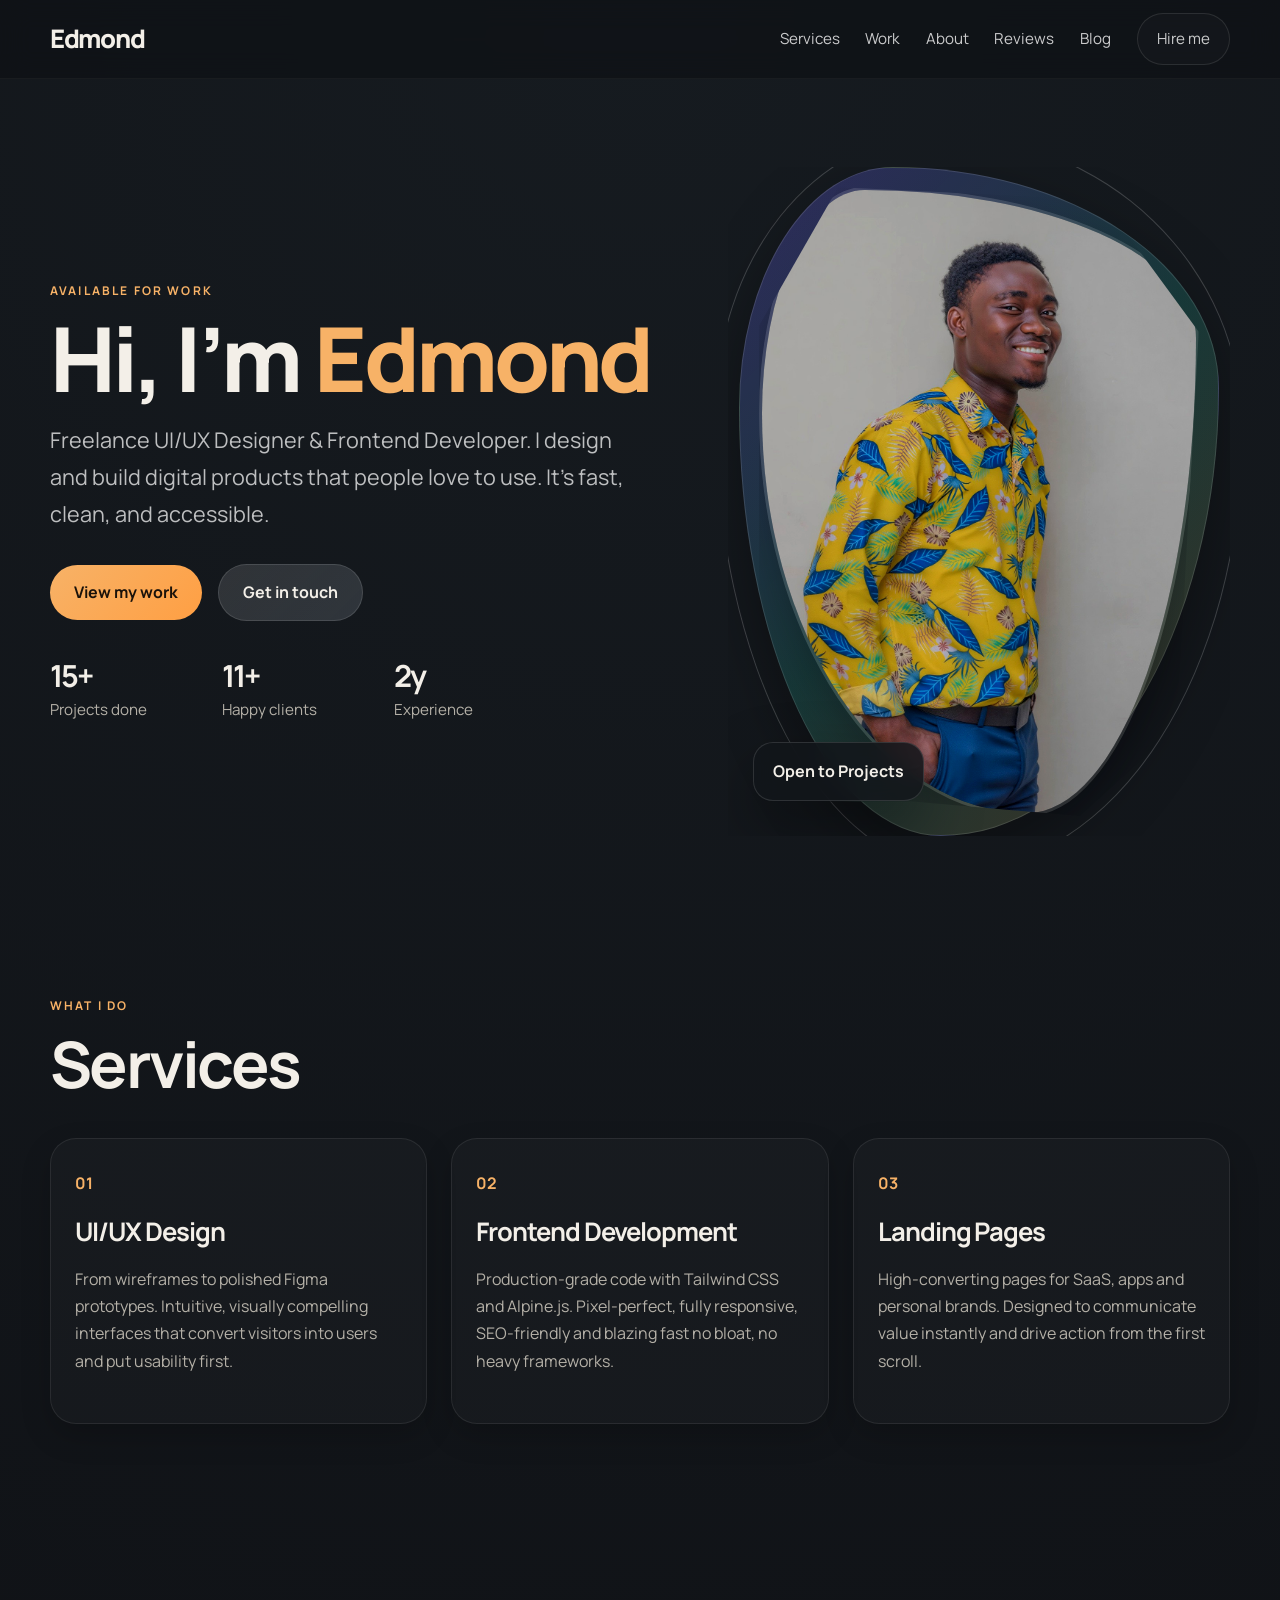
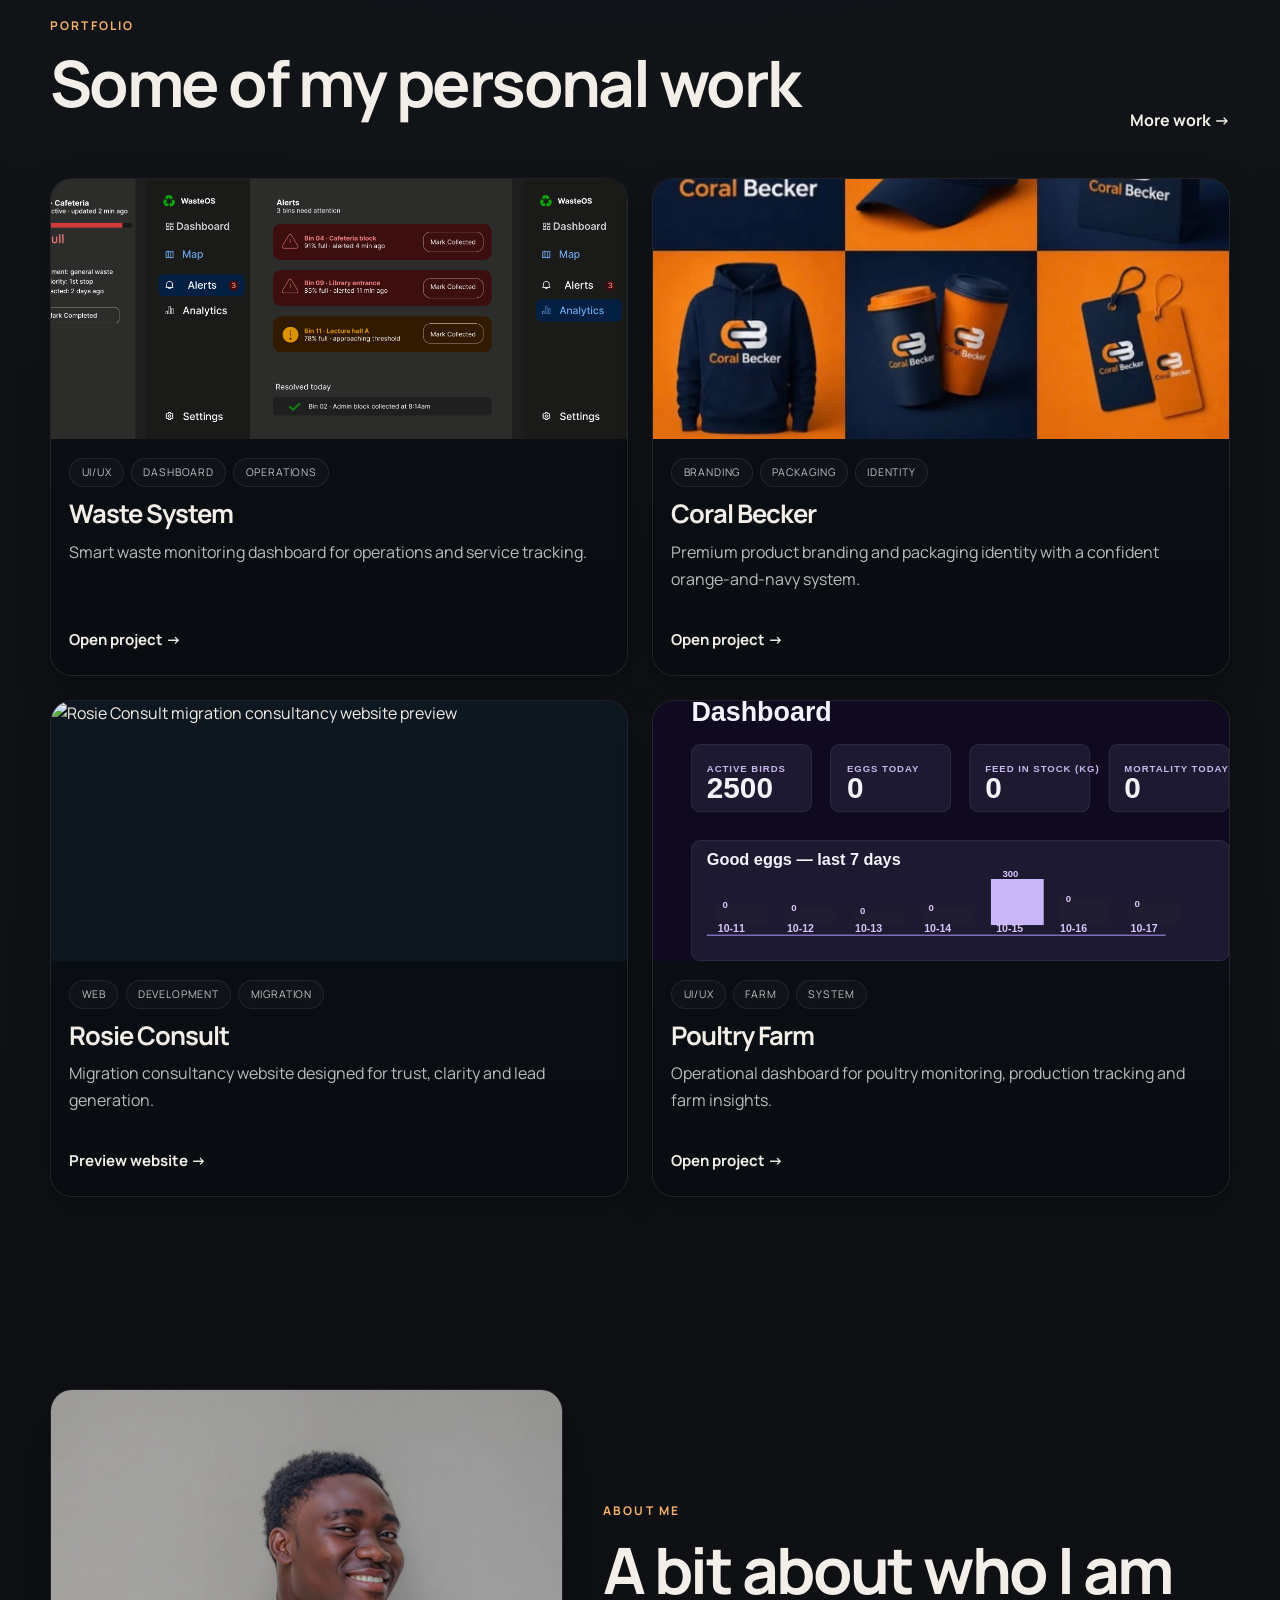
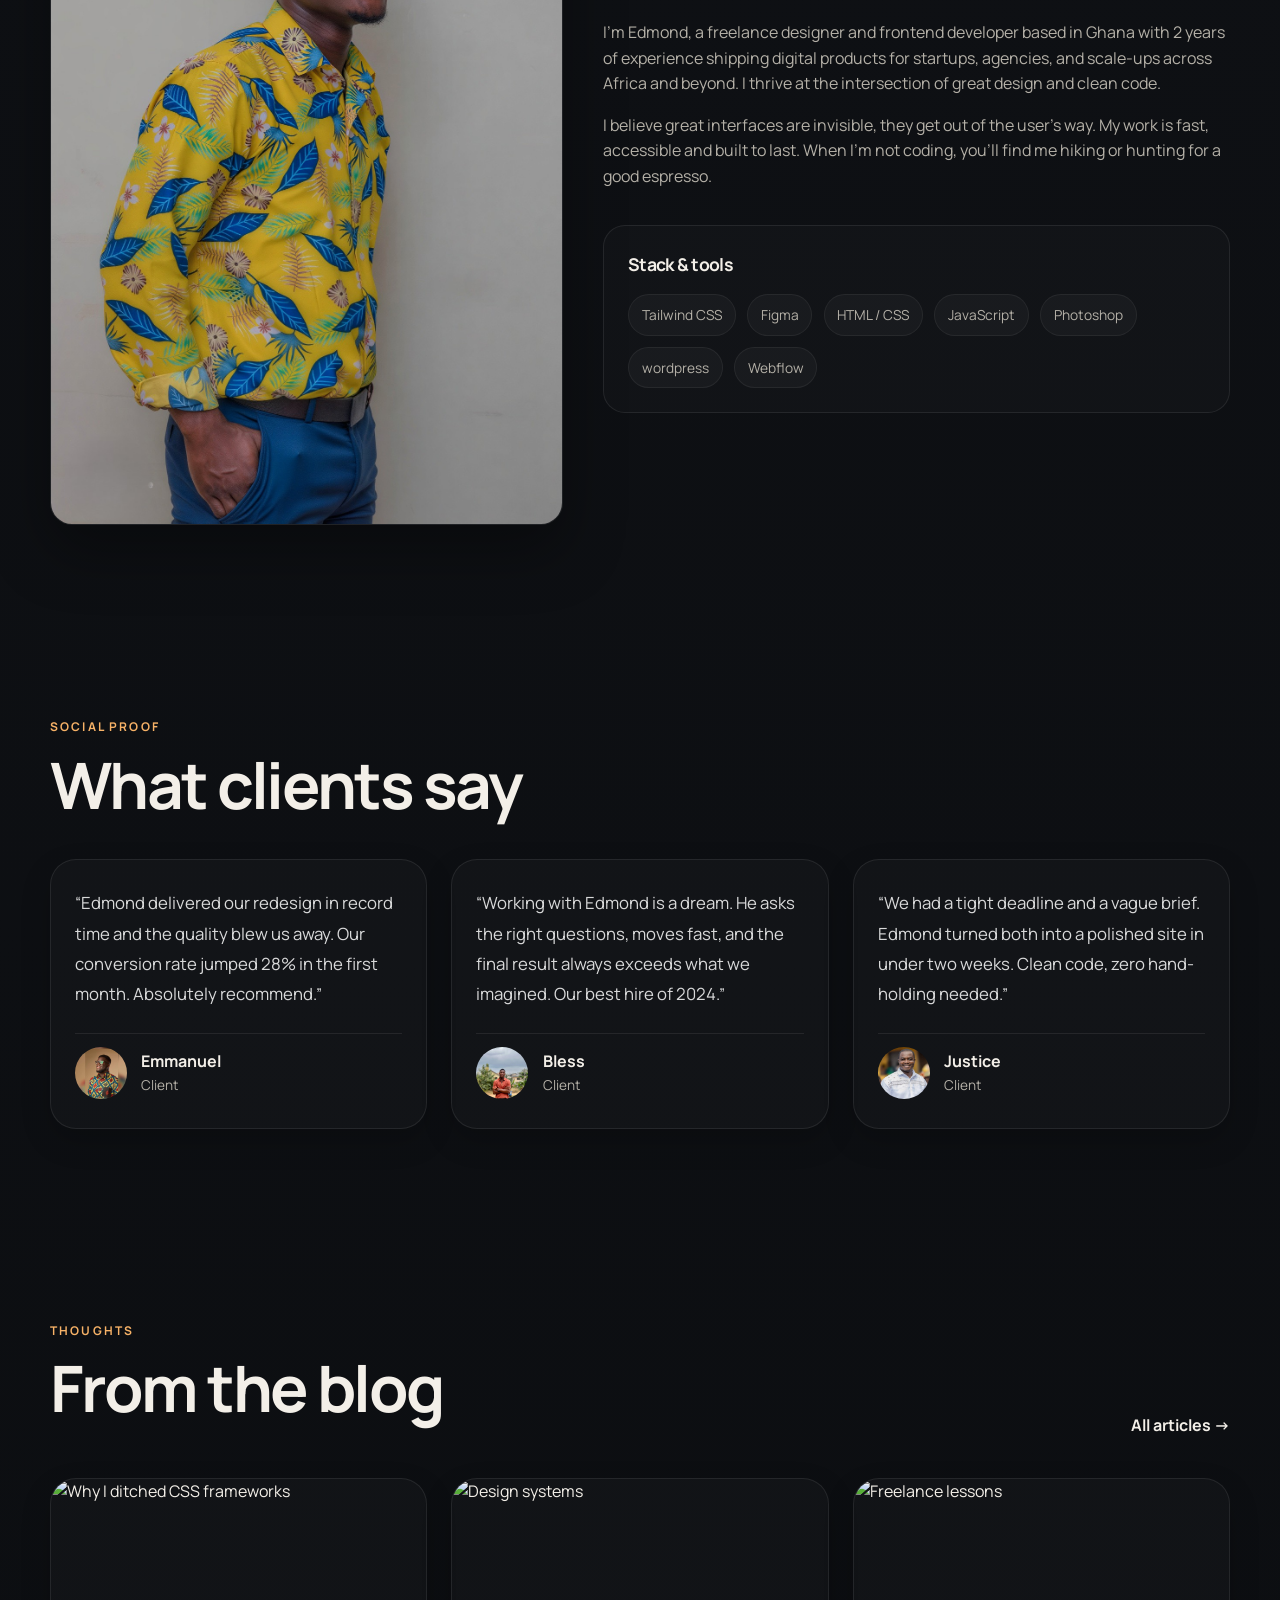
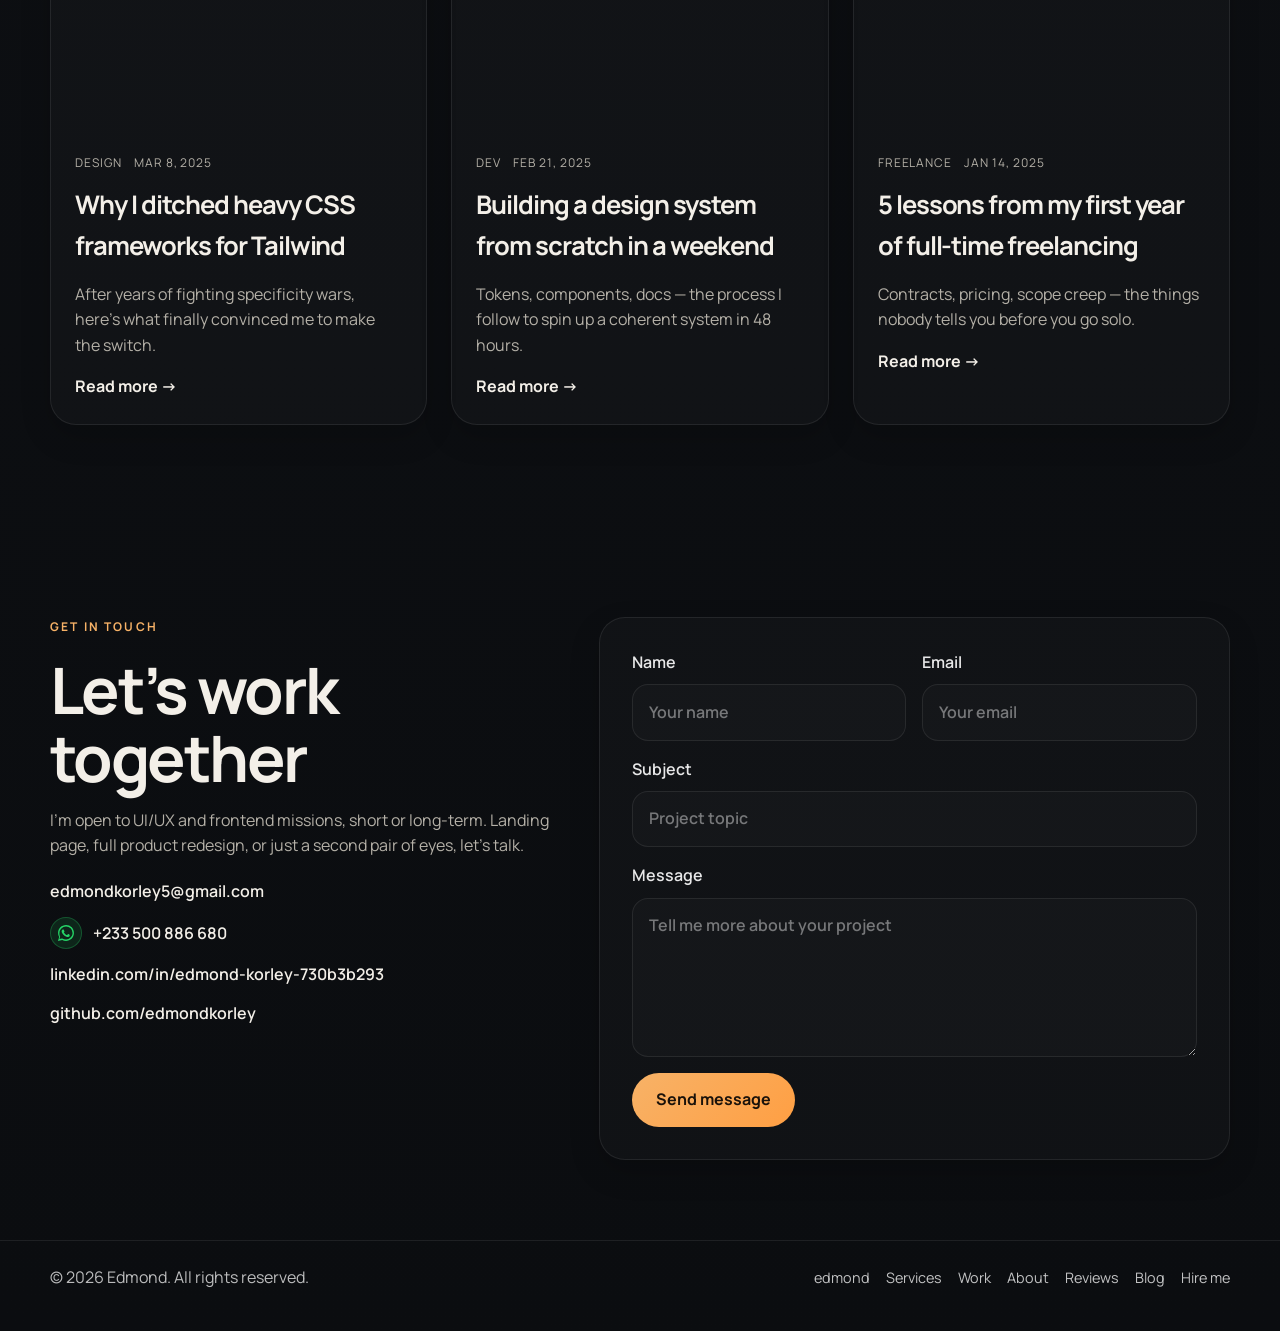
==== index.html @ be232aa4 "fix: point poultry farm link to hosted vercel app" ====
<!DOCTYPE html>
<html lang="en">

<head>
    <meta charset="UTF-8" />
    <meta name="viewport" content="width=device-width, initial-scale=1.0" />
    <title>Edmond | Freelance UI/UX Designer & Frontend Developer</title>
    <meta name="description"
        content="Freelance UI/UX designer and frontend developer crafting fast, clean, accessible digital products." />
    <link rel="preconnect" href="https://fonts.googleapis.com" />
    <link rel="preconnect" href="https://fonts.gstatic.com" crossorigin />
    <link
        href="https://fonts.googleapis.com/css2?family=Manrope:wght@400;500;600;700;800&family=Playfair+Display:wght@600;700&display=swap"
        rel="stylesheet" />
    <link rel="stylesheet" href="style.css" />
</head>

<body>
    <header class="site-header">
        <div class="container nav-wrap">
            <a href="#hero" class="brand" aria-label="Edmond home">Edmond</a>

            <button class="nav-toggle" aria-label="Toggle navigation" aria-expanded="false">
                <span></span>
                <span></span>
                <span></span>
            </button>

            <nav class="main-nav" aria-label="Main navigation">
                <a href="#services">Services</a>
                <a href="#work">Work</a>
                <a href="#about">About</a>
                <a href="#reviews">Reviews</a>
                <a href="#blog">Blog</a>
                <a href="#contact" class="nav-cta">Hire me</a>
            </nav>
        </div>
    </header>

    <main>
        <section class="hero" id="hero">
            <div class="container hero-grid">
                <div class="hero-copy">
                    <p class="eyebrow">Available for work</p>
                    <h1>
                        Hi, I’m <span>Edmond</span>
                    </h1>
                    <p class="lead">
                        Freelance UI/UX Designer &amp; Frontend Developer. I design and build digital products
                        that people love to use. It's fast, clean, and accessible.
                    </p>

                    <div class="hero-actions">
                        <a href="#work" class="button primary">View my work</a>
                        <a href="#contact" class="button secondary">Get in touch</a>
                    </div>

                    <ul class="stats" aria-label="Highlights">
                        <li>
                            <strong>15+</strong>
                            <span>Projects done</span>
                        </li>
                        <li>
                            <strong>11+</strong>
                            <span>Happy clients</span>
                        </li>
                        <li>
                            <strong>2y</strong>
                            <span>Experience</span>
                        </li>
                    </ul>
                </div>

                <div class="hero-visual">
                    <div class="portrait-frame">
                        <img src="assets/edmond-portrait.jpg" alt="Portrait of Edmond" />
                    </div>
                    <div class="floating-card card-one">
                        <strong>Open to Projects</strong>
                    </div>
                </div>
            </div>
        </section>

        <section class="section services" id="services">
            <div class="container">
                <div class="section-heading">
                    <p class="eyebrow">What I do</p>
                    <h2>Services</h2>
                </div>

                <div class="service-grid">
                    <article class="service-card">
                        <span class="service-index">01</span>
                        <h3>UI/UX Design</h3>
                        <p>
                            From wireframes to polished Figma prototypes. Intuitive, visually compelling
                            interfaces that convert visitors into users and put usability first.
                        </p>
                    </article>

                    <article class="service-card">
                        <span class="service-index">02</span>
                        <h3>Frontend Development</h3>
                        <p>
                            Production-grade code with Tailwind CSS and Alpine.js. Pixel-perfect, fully
                            responsive, SEO-friendly and blazing fast no bloat, no heavy frameworks.
                        </p>
                    </article>

                    <article class="service-card">
                        <span class="service-index">03</span>
                        <h3>Landing Pages</h3>
                        <p>
                            High-converting pages for SaaS, apps and personal brands. Designed to communicate
                            value instantly and drive action from the first scroll.
                        </p>
                    </article>
                </div>
            </div>
        </section>

        <section class="section work" id="work">
            <div class="container">
                <div class="section-heading row-between">
                    <div>
                        <p class="eyebrow">Portfolio</p>
                        <h2>Some of my personal work</h2>
                    </div>
                    <a href="#contact" class="text-link">More work →</a>
                </div>

                <div class="project-list">
                    <article class="project-card" data-title="Waste System"
                        data-tagline="UI/UX • Dashboard • Operations" data-image="assets/waste-management-system.png"
                        data-description="A smart waste monitoring dashboard designed to help teams track bin status, fill levels, operational issues, and service alerts in one clear view."
                        data-link="https://waste-management-pi-puce.vercel.app/">
                        <a href="https://waste-management-pi-puce.vercel.app/" target="_blank" rel="noreferrer noopener"
                            class="project-preview-link" aria-label="Open Waste System project details">
                            <img src="assets/waste-management-system.png" alt="Waste Management System project" />
                        </a>
                        <div class="project-info">
                            <div class="project-meta">
                                <span>UI/UX</span>
                                <span>Dashboard</span>
                                <span>Operations</span>
                            </div>
                            <h3>Waste System</h3>
                            <p>Smart waste monitoring dashboard for operations and service tracking.</p>
                            <a href="https://waste-management-pi-puce.vercel.app/" class="text-link project-trigger"
                                target="_blank" rel="noopener noreferrer">Open project →</a>
                        </div>
                    </article>

                    <article class="project-card" data-title="Coral Becker Brand"
                        data-tagline="Branding • Packaging • Product Identity" data-image="assets/brand.jpg"
                        data-description="A product branding and packaging identity built around a bold orange-and-navy visual system, with a strong monogram and cohesive mockup presentation for a premium modern brand."
                        data-link="coral-becker-gallery.html">
                        <a href="coral-becker-gallery.html" target="_blank" rel="noreferrer noopener"
                            class="project-preview-link" aria-label="Open Coral Becker brand project details">
                            <img src="assets/brand.jpg" alt="Coral Becker product branding mockup" />
                        </a>
                        <div class="project-info">
                            <div class="project-meta">
                                <span>Branding</span>
                                <span>Packaging</span>
                                <span>Identity</span>
                            </div>
                            <h3>Coral Becker</h3>
                            <p>Premium product branding and packaging identity with a confident orange-and-navy system.
                            </p>
                            <a href="coral-becker-gallery.html" class="text-link project-trigger" target="_blank"
                                rel="noopener noreferrer">Open project →</a>
                        </div>
                    </article>

                    <article class="project-card" data-title="Rosie Consult"
                        data-tagline="Web • Development • Migration"
                        data-image="https://rosieconsult.com.au/images/Sydney-Opera-house-2.webp"
                        data-description="A migration consultancy website created to simplify complex visa information into a credible, easy-to-navigate experience for potential clients."
                        data-link="https://rosieconsult.com.au/">
                        <a href="https://rosieconsult.com.au/" target="_blank" rel="noreferrer noopener"
                            class="project-preview-link" aria-label="Open Rosie Consult project details">
                            <img src="https://rosieconsult.com.au/images/Sydney-Opera-house-2.webp"
                                alt="Rosie Consult migration consultancy website preview" />
                        </a>
                        <div class="project-info">
                            <div class="project-meta">
                                <span>Web</span>
                                <span>Development</span>
                                <span>Migration</span>
                            </div>
                            <h3>Rosie Consult</h3>
                            <p>Migration consultancy website designed for trust, clarity and lead generation.</p>
                            <a href="https://rosieconsult.com.au/" class="text-link project-trigger" target="_blank"
                                rel="noopener noreferrer">Preview website →</a>
                        </div>
                    </article>

                    <article class="project-card" data-title="Poultry Farm System"
                        data-tagline="Dashboard • Farm • Operations" data-image="assets/poultry-farm-system.svg"
                        data-description="A poultry farm management system built to help track flock health, egg production, feed usage, mortality, and daily operational insights in one place."
                        data-link="https://pesez-farms.vercel.app/">
                        <a href="https://pesez-farms.vercel.app/" target="_blank" rel="noreferrer noopener"
                            class="project-preview-link" aria-label="Open Poultry Farm System project details">
                            <img src="assets/poultry-farm-system.svg"
                                alt="Poultry Farm management system dashboard preview" />
                        </a>
                        <div class="project-info">
                            <div class="project-meta">
                                <span>UI/UX</span>
                                <span>Farm</span>
                                <span>System</span>
                            </div>
                            <h3>Poultry Farm</h3>
                            <p>Operational dashboard for poultry monitoring, production tracking and farm insights.</p>
                            <a href="https://pesez-farms.vercel.app/" class="text-link project-trigger"
                                target="_blank" rel="noopener noreferrer">Open project →</a>
                        </div>
                    </article>
                </div>
            </div>
        </section>

        <section class="section about" id="about">
            <div class="container about-grid">
                <div class="about-photo-wrap">
                    <img src="assets/about-edmond.jpg" alt="Edmond portrait" />
                </div>

                <div class="about-copy">
                    <p class="eyebrow">About me</p>
                    <h2>A bit about who I am</h2>
                    <p>
                        I’m Edmond, a freelance designer and frontend developer based in Ghana with 2 years
                        of experience shipping digital products for startups, agencies, and scale-ups across
                        Africa and beyond. I thrive at the intersection of great design and clean code.
                    </p>
                    <p>
                        I believe great interfaces are invisible, they get out of the user’s way. My work is
                        fast, accessible and built to last. When I’m not coding, you’ll find me hiking or
                        hunting for a good espresso.
                    </p>

                    <div class="tools-box">
                        <h3>Stack &amp; tools</h3>
                        <ul class="tool-list">
                            <li>Tailwind CSS</li>

                            <li>Figma</li>
                            <li>HTML / CSS</li>
                            <li>JavaScript</li>
                            <li>Photoshop</li>
                            <li>wordpress</li>
                            <li>Webflow</li>
                        </ul>
                    </div>
                </div>
            </div>
        </section>

        <section class="section reviews" id="reviews">
            <div class="container">
                <div class="section-heading">
                    <p class="eyebrow">Social proof</p>
                    <h2>What clients say</h2>
                </div>

                <div class="review-grid">
                    <article class="review-card">
                        <blockquote>
                            “Edmond delivered our redesign in record time and the quality blew us away. Our
                            conversion rate jumped 28% in the first month. Absolutely recommend.”
                        </blockquote>
                        <div class="review-person">
                            <img src="assets/Emmanuel.jpg" alt="Emmanuel portrait" />
                            <div>
                                <strong>Emmanuel</strong>
                                <span>Client</span>
                            </div>
                        </div>
                    </article>

                    <article class="review-card">
                        <blockquote>
                            “Working with Edmond is a dream. He asks the right questions, moves fast, and the
                            final result always exceeds what we imagined. Our best hire of 2024.”
                        </blockquote>
                        <div class="review-person">
                            <img src="assets/Bless.jpg" alt="Bless portrait" />
                            <div>
                                <strong>Bless</strong>
                                <span>Client</span>
                            </div>
                        </div>
                    </article>

                    <article class="review-card">
                        <blockquote>
                            “We had a tight deadline and a vague brief. Edmond turned both into a polished site
                            in under two weeks. Clean code, zero hand-holding needed.”
                        </blockquote>
                        <div class="review-person">
                            <img src="assets/justice.jpg" alt="Justice portrait" />
                            <div>
                                <strong>Justice</strong>
                                <span>Client</span>
                            </div>
                        </div>
                    </article>
                </div>
            </div>
        </section>

        <section class="section blog" id="blog">
            <div class="container">
                <div class="section-heading row-between">
                    <div>
                        <p class="eyebrow">Thoughts</p>
                        <h2>From the blog</h2>
                    </div>
                    <a href="#contact" class="text-link">All articles →</a>
                </div>

                <div class="blog-grid">
                    <article class="blog-card">
                        <img src="https://images.unsplash.com/photo-1555066931-4365d14bab8c?w=700&q=80"
                            alt="Why I ditched CSS frameworks" />
                        <div class="blog-body">
                            <div class="blog-meta">
                                <span>Design</span>
                                <span>Mar 8, 2025</span>
                            </div>
                            <h3>Why I ditched heavy CSS frameworks for Tailwind</h3>
                            <p>
                                After years of fighting specificity wars, here’s what finally convinced me to make
                                the switch.
                            </p>
                            <a href="#contact" class="text-link">Read more →</a>
                        </div>
                    </article>

                    <article class="blog-card">
                        <img src="https://images.unsplash.com/photo-1581291518633-83b4ebd1d83e?w=700&q=80"
                            alt="Design systems" />
                        <div class="blog-body">
                            <div class="blog-meta">
                                <span>Dev</span>
                                <span>Feb 21, 2025</span>
                            </div>
                            <h3>Building a design system from scratch in a weekend</h3>
                            <p>
                                Tokens, components, docs — the process I follow to spin up a coherent system in 48
                                hours.
                            </p>
                            <a href="#contact" class="text-link">Read more →</a>
                        </div>
                    </article>

                    <article class="blog-card">
                        <img src="https://images.unsplash.com/photo-1498050108023-c5249f4df085?w=700&q=80"
                            alt="Freelance lessons" />
                        <div class="blog-body">
                            <div class="blog-meta">
                                <span>Freelance</span>
                                <span>Jan 14, 2025</span>
                            </div>
                            <h3>5 lessons from my first year of full-time freelancing</h3>
                            <p>
                                Contracts, pricing, scope creep — the things nobody tells you before you go solo.
                            </p>
                            <a href="#contact" class="text-link">Read more →</a>
                        </div>
                    </article>
                </div>
            </div>
        </section>

        <section class="section contact" id="contact">
            <div class="container contact-grid">
                <div class="contact-copy">
                    <p class="eyebrow">Get in touch</p>
                    <h2>Let’s work together</h2>
                    <p>
                        I’m open to UI/UX and frontend missions, short or long-term. Landing page, full
                        product redesign, or just a second pair of eyes, let’s talk.
                    </p>

                    <ul class="contact-list">
                        <li><a href="https://mail.google.com/mail/?view=cm&fs=1&to=edmondkorley5@gmail.com"
                                target="_blank" rel="noreferrer">edmondkorley5@gmail.com</a></li>
                        <li><a href="https://wa.me/233500886680" target="_blank" rel="noreferrer">
                                <span class="contact-icon" aria-hidden="true">
                                    <svg viewBox="0 0 24 24" aria-hidden="true" focusable="false">
                                        <path
                                            d="M20.52 3.48A11.86 11.86 0 0 0 12.02 0C5.46 0 .1 5.35.1 11.94c0 2.1.55 4.15 1.6 5.96L0 24l6.3-1.65A11.96 11.96 0 0 0 12.02 24c6.56 0 11.92-5.35 11.92-11.94 0-3.19-1.24-6.19-3.42-8.58Zm-8.5 18.4h-.04c-1.96-.03-3.89-.53-5.59-1.53l-.4-.24-3.74 1 .99-3.64-.26-.38A9.74 9.74 0 0 1 2.2 11.94C2.2 6.7 6.76 2.2 12.02 2.2a9.8 9.8 0 0 1 9.82 9.74c0 5.24-4.56 9.74-9.82 9.74Zm5.38-7.32c-.3-.15-1.77-.87-2.04-.97-.27-.1-.47-.15-.67.15-.2.3-.77.97-.95 1.17-.18.2-.35.22-.65.08-.3-.15-1.28-.47-2.45-1.5-.9-.8-1.52-1.8-1.7-2.1-.18-.3-.02-.46.13-.62l.18-.2c.18-.18.22-.3.3-.52.1-.2.05-.38-.02-.53-.08-.15-.67-1.62-.92-2.22-.24-.58-.5-.5-.68-.5h-.57c-.2 0-.52.07-.8.38-.28.3-1.06 1.04-1.06 2.53s1.08 2.93 1.23 3.14c.15.2 2.11 3.2 5.11 4.47.71.3 1.27.48 1.7.62.72.23 1.38.2 1.9.12.58-.09 1.77-.72 2.02-1.42.25-.7.25-1.3.18-1.42-.07-.12-.27-.2-.57-.35Z" />
                                    </svg>
                                </span>
                                +233 500 886 680
                            </a>
                        </li>
                        <li><a href="https://www.linkedin.com/in/edmond-korley-730b3b293/?isSelfProfile=true"
                                target="_blank" rel="noreferrer">linkedin.com/in/edmond-korley-730b3b293</a></li>
                        <li><a href="https://github.com/edmondkorley" target="_blank"
                                rel="noreferrer">github.com/edmondkorley</a></li>
                    </ul>
                </div>

                <form class="contact-form">
                    <div class="field-row">
                        <label>
                            <span>Name</span>
                            <input type="text" name="name" placeholder="Your name" />
                        </label>
                        <label>
                            <span>Email</span>
                            <input type="email" name="email" placeholder="Your email" />
                        </label>
                    </div>

                    <label>
                        <span>Subject</span>
                        <input type="text" name="subject" placeholder="Project topic" />
                    </label>

                    <label>
                        <span>Message</span>
                        <textarea name="message" rows="5" placeholder="Tell me more about your project"></textarea>
                    </label>

                    <button type="submit" class="button primary">Send message</button>
                </form>
            </div>
        </section>
    </main>

    <footer class="site-footer">
        <div class="container footer-wrap">
            <div>
                <p class="footer-brand">© 2026 Edmond. All rights reserved.</p>
            </div>

            <div class="footer-links">
                <a href="#hero">edmond</a>
                <a href="#services">Services</a>
                <a href="#work">Work</a>
                <a href="#about">About</a>
                <a href="#reviews">Reviews</a>
                <a href="#blog">Blog</a>
                <a href="#contact">Hire me</a>
            </div>
        </div>
    </footer>

    <button type="button" class="back-to-top" aria-label="Back to top">
        <span>↑</span>
    </button>

    <div class="project-modal" id="projectModal" aria-hidden="true">
        <div class="project-modal__backdrop" data-close-modal></div>
        <div class="project-modal__panel" role="dialog" aria-modal="true" aria-labelledby="projectModalTitle">
            <button type="button" class="project-modal__close" aria-label="Close project details">×</button>
            <div class="project-modal__hero">
                <img id="projectModalImage" src="" alt="Project preview" />
            </div>
            <div class="project-modal__content">
                <div class="project-modal__eyebrow" id="projectModalTagline">Selected work</div>
                <h3 id="projectModalTitle">Project title</h3>
                <p id="projectModalDescription">Project description</p>
                <ul class="project-modal__features">
                    <li>Responsive design</li>
                    <li>Clear user journey</li>
                    <li>Conversion-focused UX</li>
                </ul>
                <div class="project-modal__actions">
                    <a id="projectModalLink" href="#" target="_blank" rel="noreferrer" class="button primary">Open live
                        project</a>
                    <button type="button" class="button secondary" data-back-to-portfolio>Back to portfolio</button>
                    <button type="button" class="button secondary" data-close-modal>Close</button>
                </div>
            </div>
        </div>
    </div>

    <script src="script.js"></script>
</body>

</html>
---- style.css ----
:root {
    --bg: #0f1115;
    --bg-soft: #171b21;
    --panel: rgba(255, 255, 255, 0.04);
    --panel-strong: rgba(255, 255, 255, 0.08);
    --text: #f3efe8;
    --muted: #b4b0a7;
    --line: rgba(255, 255, 255, 0.08);
    --accent: #f7b267;
    --accent-strong: #ff9f43;
    --shadow: 0 25px 60px rgba(0, 0, 0, 0.35);
    --radius: 26px;
}

* {
    box-sizing: border-box;
}

html {
    scroll-behavior: smooth;
    overflow-x: hidden;
}

body {
    margin: 0;
    font-family: "Manrope", sans-serif;
    background: radial-gradient(circle at top, #161b20 0%, var(--bg) 35%, #0b0d10 100%);
    color: var(--text);
    line-height: 1.6;
    overflow-x: hidden;
}

a {
    color: inherit;
    text-decoration: none;
}

img {
    display: block;
    max-width: 100%;
}

button,
input,
textarea {
    font: inherit;
}

.container {
    width: min(1180px, calc(100% - 2rem));
    margin: 0 auto;
}

.section {
    padding: 6rem 0;
}

.eyebrow {
    margin: 0 0 0.9rem;
    font-size: 0.75rem;
    font-weight: 700;
    letter-spacing: 0.18em;
    text-transform: uppercase;
    color: var(--accent);
}

h1,
h2,
h3 {
    margin: 0;
    color: var(--text);
    letter-spacing: -0.04em;
}

h1 {
    font-size: clamp(3rem, 7vw, 6.4rem);
    line-height: 0.98;
    margin-bottom: 1.25rem;
    font-weight: 800;
}

h1 span {
    display: inline-block;
    color: var(--accent);
}

h2 {
    font-size: clamp(2.2rem, 5vw, 4rem);
    line-height: 1.06;
    margin-bottom: 1rem;
}

h3 {
    font-size: clamp(1.4rem, 2vw, 2rem);
}

p {
    color: var(--muted);
}

.site-header {
    position: sticky;
    top: 0;
    z-index: 50;
    backdrop-filter: blur(14px);
    background: rgba(15, 17, 21, 0.72);
    border-bottom: 1px solid rgba(255, 255, 255, 0.04);
}

.nav-wrap {
    display: flex;
    align-items: center;
    justify-content: space-between;
    min-height: 78px;
    gap: 1rem;
}

.brand {
    font-weight: 800;
    letter-spacing: -0.05em;
    font-size: clamp(1.3rem, 2vw, 1.8rem);
}

.main-nav {
    display: flex;
    align-items: center;
    gap: 1.6rem;
    font-size: 0.95rem;
    color: rgba(255, 255, 255, 0.78);
}

.main-nav a {
    transition: color 0.2s ease;
}

.main-nav a:hover,
.main-nav a:focus-visible {
    color: #fff;
}

.nav-cta {
    display: inline-flex;
    align-items: center;
    justify-content: center;
    padding: 0.8rem 1.2rem;
    border: 1px solid rgba(255, 255, 255, 0.1);
    border-radius: 999px;
    background: rgba(255, 255, 255, 0.02);
    transition: background 0.2s ease, color 0.2s ease, border-color 0.2s ease, box-shadow 0.2s ease;
}

.nav-cta:hover,
.nav-cta:focus-visible {
    background: linear-gradient(135deg, #ffd6a2, var(--accent));
    border-color: transparent;
    color: #130d09;
    box-shadow: none;
}

.nav-toggle {
    display: none;
    width: 46px;
    height: 41px;
    border: 1px solid rgba(255, 255, 255, 0.14);
    background: transparent;
    border-radius: 10px;
    cursor: pointer;
    padding: 0.7rem 0.55rem;
}

.nav-toggle span {
    display: block;
    width: 100%;
    height: 2px;
    background: #fff;
    margin: 0.3rem 0;
    border-radius: 999px;
}

.hero {
    padding: 5.5rem 0 4rem;
}

.hero-grid {
    display: grid;
    grid-template-columns: 1.1fr 0.9fr;
    align-items: center;
    gap: 4rem;
}

.hero-copy {
    max-width: 610px;
}

.lead {
    font-size: clamp(1.1rem, 2vw, 1.35rem);
    line-height: 1.7;
    max-width: 600px;
    margin: 0 0 2rem;
    color: rgba(255, 255, 255, 0.72);
}

.hero-actions {
    display: flex;
    align-items: center;
    flex-wrap: wrap;
    gap: 1rem;
    margin-bottom: 2.5rem;
}

.button {
    position: relative;
    display: inline-flex;
    align-items: center;
    justify-content: center;
    min-height: 52px;
    padding: 0.9rem 1.5rem;
    border-radius: 999px;
    font-weight: 700;
    transition: transform 0.2s ease, border-color 0.2s ease, filter 0.2s ease;
    overflow: hidden;
    isolation: isolate;
}

.button::before {
    content: none;
}

.button span,
.button {
    position: relative;
    z-index: 1;
}

.button:hover,
.button:focus-visible {
    transform: translateY(-1px);
    filter: brightness(1.04);
}

.button.primary {
    background: linear-gradient(135deg, var(--accent), var(--accent-strong));
    color: #1a120a;
    box-shadow: none;
}

.button.primary:hover,
.button.primary:focus-visible {
    background: linear-gradient(135deg, #ffd6a2, var(--accent));
    box-shadow: none;
    color: #130d09;
}

.button.secondary {
    background: linear-gradient(135deg, rgba(255, 255, 255, 0.12), rgba(119, 129, 140, 0.28));
    border: 1px solid rgba(255, 255, 255, 0.12);
    color: var(--text);
    box-shadow: none;
}

.button.secondary:hover,
.button.secondary:focus-visible {
    background: linear-gradient(135deg, #ffd6a2, var(--accent));
    border-color: transparent;
    color: #130d09;
    box-shadow: none;
}

.stats {
    list-style: none;
    padding: 0;
    margin: 0;
    display: flex;
    flex-wrap: wrap;
    gap: 2rem;
}

.stats li {
    min-width: 140px;
}

.stats strong {
    display: block;
    font-size: clamp(1.9rem, 2vw, 2.4rem);
    line-height: 1;
    letter-spacing: -0.06em;
    margin-bottom: 0.35rem;
    color: var(--text);
}

.stats span {
    color: var(--muted);
    font-size: 0.95rem;
}

.hero-visual {
    position: relative;
    min-height: 620px;
    display: flex;
    justify-content: center;
    align-items: center;
    max-width: 100%;
    overflow: hidden;
}

.portrait-frame {
    position: relative;
    width: min(100%, 480px);
    aspect-ratio: 0.78;
    padding: 1.2rem;
    display: grid;
    place-items: center;
    background: linear-gradient(135deg, rgba(115, 87, 255, 0.28), rgba(38, 202, 181, 0.18), rgba(255, 184, 77, 0.18));
    border: 1px solid rgba(255, 255, 255, 0.12);
    border-radius: 32% 68% 58% 42% / 36% 33% 67% 64%;
    box-shadow: var(--shadow);
    overflow: visible;
    isolation: isolate;
    animation: driftFrame 16s ease-in-out infinite alternate;
}

.portrait-frame::before,
.portrait-frame::after {
    content: "";
    position: absolute;
    border-radius: 50%;
    pointer-events: none;
    z-index: 0;
}

.portrait-frame::before {
    inset: 8% 14% 6% 10%;
    background: radial-gradient(circle at 30% 30%, rgba(255, 255, 255, 0.28), rgba(255, 255, 255, 0.02) 38%, rgba(30, 41, 59, 0.08) 72%, transparent 100%);
    transform: rotate(-12deg);
    filter: blur(10px);
    animation: pulseGlow 7s ease-in-out infinite;
}

.portrait-frame::after {
    width: 110%;
    height: 110%;
    border: 1px solid rgba(255, 255, 255, 0.18);
    border-radius: 42% 58% 54% 46% / 38% 40% 60% 62%;
    animation: orbitRing 18s linear infinite;
}

.portrait-frame img {
    position: relative;
    z-index: 2;
    width: 100%;
    height: 100%;
    object-fit: cover;
    object-position: center top;
    border-radius: 24% 76% 39% 61% / 36% 24% 76% 64%;
    clip-path: polygon(18% 0%, 78% 2%, 100% 23%, 95% 86%, 73% 100%, 24% 97%, 0% 76%, 0% 22%);
    border: 3px solid rgba(255, 255, 255, 0.12);
    filter: saturate(1.08) contrast(1.04) brightness(1.02);
    box-shadow: 0 20px 40px rgba(7, 12, 18, 0.28);
}

@keyframes pulseGlow {

    0%,
    100% {
        transform: scale(0.96) rotate(-12deg);
        opacity: 0.7;
    }

    50% {
        transform: scale(1.08) rotate(6deg);
        opacity: 1;
    }
}

@keyframes orbitRing {
    0% {
        transform: rotate(0deg) scale(1);
    }

    50% {
        transform: rotate(180deg) scale(1.04);
    }

    100% {
        transform: rotate(360deg) scale(1);
    }
}

@keyframes driftFrame {
    0% {
        transform: translateY(0px) rotate(-1deg);
    }

    100% {
        transform: translateY(-10px) rotate(1deg);
    }
}

.floating-card {
    position: absolute;
    display: inline-flex;
    flex-direction: column;
    gap: 0.25rem;
    padding: 1rem 1.2rem;
    background: rgba(18, 22, 27, 0.85);
    border: 1px solid rgba(255, 255, 255, 0.12);
    border-radius: 20px;
    box-shadow: var(--shadow);
    backdrop-filter: blur(12px);
}

.card-one {
    bottom: 35px;
    left: 25px;
}

.card-two {
    top: 52px;
    right: 10px;
}

.tiny-label {
    color: var(--muted);
    font-size: 0.72rem;
    letter-spacing: 0.12em;
    text-transform: uppercase;
}

.row-between {
    display: flex;
    align-items: end;
    justify-content: space-between;
    gap: 1rem;
}

.text-link {
    color: var(--text);
    font-weight: 700;
    display: inline-flex;
    align-items: center;
    gap: 0.4rem;
}

.project-trigger {
    background: transparent;
    border: none;
    padding: 0;
    cursor: pointer;
    font-weight: 700;
    color: var(--text);
}

.service-grid,
.review-grid,
.blog-grid {
    display: grid;
    gap: 1.5rem;
    margin-top: 2.5rem;
}

.service-grid {
    grid-template-columns: repeat(3, minmax(0, 1fr));
}

.service-card,
.review-card,
.blog-card,
.project-card,
.contact-form {
    background: rgba(255, 255, 255, 0.025);
    border: 1px solid var(--line);
    border-radius: var(--radius);
    box-shadow: 0 12px 30px rgba(0, 0, 0, 0.18);
}

.service-card {
    padding: 2rem 1.5rem;
}

.service-index {
    display: inline-flex;
    margin-bottom: 1rem;
    color: var(--accent);
    font-weight: 700;
}

.service-card p {
    margin-top: 0.8rem;
    line-height: 1.7;
}

.project-list {
    margin-top: 2.8rem;
    display: grid;
    grid-template-columns: repeat(2, minmax(0, 1fr));
    gap: 1.5rem;
}

.project-card {
    display: flex;
    flex-direction: column;
    overflow: hidden;
    background: linear-gradient(180deg, rgba(11, 17, 23, 0.98), rgba(9, 13, 18, 0.98));
    border: 1px solid rgba(255, 255, 255, 0.09);
    border-radius: 22px;
    box-shadow: 0 14px 36px rgba(0, 0, 0, 0.2);
    transition: transform 0.25s ease, box-shadow 0.25s ease, border-color 0.25s ease;
}

.project-card:hover {
    transform: translateY(-4px);
    border-color: rgba(247, 178, 103, 0.3);
    box-shadow: 0 22px 48px rgba(0, 0, 0, 0.26);
}

.project-preview-link {
    display: block;
    overflow: hidden;
    background: #0d1720;
}

.project-card img {
    width: 100%;
    height: 260px;
    object-fit: cover;
    display: block;
    transition: transform 0.35s ease;
}

.project-card:hover img {
    transform: scale(1.02);
}

.project-info {
    padding: 1.2rem 1.15rem 1.4rem;
}

.project-meta {
    display: flex;
    flex-wrap: wrap;
    gap: 0.45rem;
    margin-bottom: 0.8rem;
}

.project-meta span {
    display: inline-flex;
    padding: 0.32rem 0.7rem;
    border-radius: 999px;
    border: 1px solid rgba(255, 255, 255, 0.08);
    background: rgba(255, 255, 255, 0.025);
    color: rgba(255, 255, 255, 0.74);
    font-size: 0.66rem;
    text-transform: uppercase;
    letter-spacing: 0.08em;
}

.project-info h3 {
    margin: 0 0 0.65rem;
    font-size: clamp(1.3rem, 2vw, 1.8rem);
    line-height: 1.1;
    letter-spacing: -0.04em;
}

.project-info p {
    margin: 0 0 1rem;
    line-height: 1.7;
    color: rgba(255, 255, 255, 0.72);
    min-height: 72px;
}

.project-info .text-link {
    font-size: 0.94rem;
}

.about-grid {
    display: grid;
    grid-template-columns: 0.9fr 1.1fr;
    gap: 2.5rem;
    align-items: center;
}

.about-photo-wrap {
    border-radius: 22px;
    overflow: hidden;
    border: 1px solid var(--line);
    box-shadow: var(--shadow);
}

.about-photo-wrap img {
    width: 100%;
    height: 100%;
    object-fit: cover;
}

.about-copy p {
    margin: 0 0 1rem;
}

.tools-box {
    margin-top: 2.2rem;
    background: rgba(255, 255, 255, 0.02);
    border: 1px solid var(--line);
    border-radius: 22px;
    padding: 1.5rem;
}

.tools-box h3 {
    margin-bottom: 1rem;
    font-size: 1.1rem;
}

.tool-list {
    list-style: none;
    padding: 0;
    margin: 0;
    display: flex;
    flex-wrap: wrap;
    gap: 0.7rem;
}

.tool-list li {
    padding: 0.55rem 0.8rem;
    border-radius: 999px;
    background: rgba(255, 255, 255, 0.03);
    border: 1px solid rgba(255, 255, 255, 0.06);
    color: var(--muted);
    font-size: 0.86rem;
}

.review-grid {
    grid-template-columns: repeat(3, minmax(0, 1fr));
}

.review-card {
    padding: 1.8rem 1.5rem;
}

.review-card blockquote {
    margin: 0 0 1.5rem;
    color: rgba(255, 255, 255, 0.84);
    line-height: 1.8;
    font-size: 1.05rem;
}

.review-person {
    display: flex;
    align-items: center;
    gap: 0.9rem;
    padding-top: 0.8rem;
    border-top: 1px solid rgba(255, 255, 255, 0.08);
}

.review-person img {
    width: 52px;
    height: 52px;
    border-radius: 50%;
    object-fit: cover;
}

.review-person strong,
.review-person span {
    display: block;
}

.review-person strong {
    color: var(--text);
}

.review-person span {
    color: var(--muted);
    font-size: 0.85rem;
}

.blog-grid {
    grid-template-columns: repeat(3, minmax(0, 1fr));
}

.blog-card {
    overflow: hidden;
}

.blog-card img {
    width: 100%;
    height: 250px;
    object-fit: cover;
}

.blog-body {
    padding: 1.5rem;
}

.blog-meta {
    display: flex;
    flex-wrap: wrap;
    gap: 0.75rem;
    margin-bottom: 0.8rem;
    font-size: 0.75rem;
    text-transform: uppercase;
    letter-spacing: 0.08em;
    color: var(--muted);
}

.blog-body p {
    margin: 0.9rem 0 1rem;
}

.contact {
    padding-bottom: 5rem;
}

.contact-grid {
    display: grid;
    grid-template-columns: 0.9fr 1.1fr;
    gap: 2rem;
    align-items: start;
}

.contact-copy p {
    margin-bottom: 1.25rem;
}

.contact-list {
    list-style: none;
    padding: 0;
    margin: 0;
    display: grid;
    gap: 0.8rem;
}

.contact-list a {
    display: inline-flex;
    align-items: center;
    gap: 0.7rem;
    color: var(--text);
    font-weight: 600;
}

.contact-icon {
    display: inline-flex;
    align-items: center;
    justify-content: center;
    width: 2rem;
    height: 2rem;
    border-radius: 50%;
    background: rgba(37, 211, 102, 0.12);
    border: 1px solid rgba(37, 211, 102, 0.28);
    flex-shrink: 0;
}

.contact-icon svg {
    width: 1rem;
    height: 1rem;
    fill: #25d366;
}

.contact-form {
    padding: 2rem;
}

.field-row {
    display: grid;
    grid-template-columns: repeat(2, minmax(0, 1fr));
    gap: 1rem;
}

.contact-form label {
    display: grid;
    gap: 0.55rem;
    margin-bottom: 1rem;
    color: rgba(255, 255, 255, 0.9);
    font-weight: 600;
}

.contact-form input,
.contact-form textarea {
    width: 100%;
    border: 1px solid rgba(255, 255, 255, 0.08);
    background: rgba(255, 255, 255, 0.02);
    color: var(--text);
    border-radius: 16px;
    padding: 0.9rem 1rem;
}

.contact-form input::placeholder,
.contact-form textarea::placeholder {
    color: rgba(255, 255, 255, 0.42);
}

.contact-form button {
    border: none;
    cursor: pointer;
}

body.modal-open {
    overflow: hidden;
}

.project-modal {
    position: fixed;
    inset: 0;
    display: none;
    align-items: center;
    justify-content: center;
    z-index: 100;
    padding: 1.5rem;
    overflow-y: auto;
}

.project-modal.is-open {
    display: flex;
}

.project-modal__backdrop {
    position: absolute;
    inset: 0;
    background: rgba(3, 7, 12, 0.74);
    backdrop-filter: blur(6px);
}

.project-modal__panel {
    position: relative;
    width: min(1100px, 100%);
    max-height: calc(100vh - 2rem);
    background: #f4f4f2;
    border-radius: 28px;
    overflow-y: auto;
    box-shadow: 0 30px 80px rgba(0, 0, 0, 0.4);
    color: #10182a;
}

.project-modal__hero {
    background: #dfe8ee;
}

.project-modal__hero img {
    width: 100%;
    height: 440px;
    object-fit: cover;
    display: block;
}

.project-modal__content {
    padding: 2rem 2rem 2.4rem;
}

.project-modal__eyebrow {
    font-size: 0.75rem;
    letter-spacing: 0.18em;
    text-transform: uppercase;
    color: #5d7b8c;
    font-weight: 800;
    margin-bottom: 0.8rem;
}

.project-modal__content h3 {
    color: #111827;
    font-size: clamp(2.2rem, 5vw, 4rem);
    letter-spacing: -0.05em;
    margin-bottom: 0.8rem;
}

.project-modal__content p {
    margin: 0 0 1.4rem;
    color: #334155;
    font-size: 1.15rem;
    line-height: 1.7;
}

.project-modal__features {
    list-style: none;
    padding: 0;
    margin: 0 0 1.8rem;
    display: flex;
    flex-wrap: wrap;
    gap: 0.8rem;
}

.project-modal__features li {
    background: #ecf0f3;
    border: 1px solid rgba(17, 24, 39, 0.08);
    color: #1f2937;
    border-radius: 999px;
    padding: 0.55rem 0.9rem;
    font-size: 0.86rem;
    font-weight: 700;
}

.project-modal__actions {
    display: flex;
    align-items: center;
    gap: 1rem;
    flex-wrap: wrap;
}

.eco-custom-actions {
    display: flex;
    align-items: center;
    gap: 1rem;
    flex-wrap: wrap;
    padding: 1.25rem 1.5rem 1.5rem;
    background: rgba(11, 18, 20, 0.8);
    border-top: 1px solid rgba(255, 255, 255, 0.06);
}

.project-modal__custom {
    display: block;
    width: 100%;
    background: #031d1e;
}

.project-modal__custom[hidden] {
    display: none;
}

.project-modal__custom--waste {
    background: linear-gradient(180deg, #021d1d 0%, #061d1d 100%);
    min-height: 600px;
}

.eco-shell {
    display: grid;
    grid-template-columns: 260px minmax(0, 1fr);
    min-height: 640px;
    background: #061c1a;
    color: #edf6f4;
}

.eco-sidebar {
    background: rgba(7, 24, 25, 0.95);
    border-right: 1px solid rgba(255, 255, 255, 0.06);
    padding: 1.2rem 0.9rem 1rem;
    display: flex;
    flex-direction: column;
}

.eco-brand-row {
    display: flex;
    align-items: center;
    gap: 0.8rem;
    padding: 0.5rem 0 1rem;
    margin-bottom: 0.5rem;
}

.eco-brand-mark {
    width: 28px;
    height: 28px;
    border-radius: 50%;
    background: linear-gradient(135deg, #7ce7d0, #5cc4a4);
    color: #053730;
    display: grid;
    place-items: center;
    font-size: 1.2rem;
    font-weight: 700;
}

.eco-brand-title {
    font-size: 1.05rem;
    font-weight: 800;
    letter-spacing: -0.02em;
}

.eco-brand-subtitle {
    font-size: 0.76rem;
    color: rgba(237, 246, 244, 0.7);
}

.eco-nav {
    display: grid;
    gap: 0.35rem;
    margin-top: 0.6rem;
}

.eco-nav-item {
    border: none;
    background: transparent;
    color: rgba(237, 246, 244, 0.82);
    padding: 0.9rem 0.8rem;
    border-radius: 12px;
    text-align: left;
    font-size: 1rem;
    display: flex;
    align-items: center;
    justify-content: space-between;
    gap: 0.5rem;
    font-family: inherit;
}

.eco-nav-item.active {
    background: rgba(29, 138, 126, 0.22);
    color: #f2f7f7;
}

.alert-badge {
    min-width: 20px;
    height: 20px;
    border-radius: 50%;
    background: #ff6a6a;
    color: white;
    font-size: 0.7rem;
    display: inline-flex;
    align-items: center;
    justify-content: center;
    margin-left: auto;
}

.eco-user-row {
    margin-top: auto;
    padding: 1rem 0.5rem 0.2rem;
    color: rgba(237, 246, 244, 0.78);
    font-size: 0.92rem;
}

.eco-logout {
    border: none;
    background: transparent;
    color: rgba(237, 246, 244, 0.78);
    text-align: left;
    padding: 0.6rem 0.5rem 0.2rem;
    font-family: inherit;
    font-size: 0.96rem;
    cursor: pointer;
}

.eco-main {
    display: flex;
    flex-direction: column;
    min-width: 0;
}

.eco-topbar {
    display: flex;
    align-items: center;
    justify-content: space-between;
    gap: 1rem;
    min-height: 72px;
    padding: 0.8rem 1.25rem 0.8rem 1.4rem;
    background: rgba(7, 17, 21, 0.72);
    border-bottom: 1px solid rgba(255, 255, 255, 0.06);
}

.eco-topbar-title {
    font-size: 1.4rem;
    font-weight: 700;
    color: #edf6f4;
    letter-spacing: -0.03em;
}

.eco-topbar-actions {
    display: flex;
    align-items: center;
    gap: 0.65rem;
    flex-wrap: wrap;
}

.eco-topbar-btn {
    border: 1px solid rgba(255, 255, 255, 0.08);
    background: rgba(255, 255, 255, 0.02);
    color: #edf6f4;
    border-radius: 12px;
    padding: 0.55rem 0.8rem;
    font-size: 0.9rem;
    font-family: inherit;
    cursor: pointer;
}

.export-btn {
    background: rgba(255, 255, 255, 0.08);
}

.eco-dashboard {
    padding: 1.3rem 1.4rem 2rem;
}

.eco-header-row {
    display: flex;
    align-items: center;
    justify-content: space-between;
    gap: 1rem;
    margin-bottom: 0.35rem;
}

.eco-header-row h2 {
    color: #edf6f4;
    font-size: clamp(2.5rem, 5vw, 4rem);
    line-height: 1.05;
    letter-spacing: -0.05em;
}

.live-pill {
    display: inline-flex;
    align-items: center;
    gap: 0.5rem;
    background: rgba(37, 175, 120, 0.14);
    color: #98f7c8;
    padding: 0.5rem 0.8rem;
    border-radius: 999px;
    font-size: 0.84rem;
    font-weight: 700;
}

.eco-subheading {
    margin: 0 0 1.8rem;
    color: rgba(237, 246, 244, 0.72);
    font-size: 1.1rem;
}

.eco-stats {
    display: grid;
    grid-template-columns: repeat(4, minmax(0, 1fr));
    gap: 1rem;
    margin-bottom: 1.4rem;
}

.eco-stat-card {
    background: rgba(255, 255, 255, 0.02);
    border: 1px solid rgba(255, 255, 255, 0.08);
    border-radius: 14px;
    padding: 1.1rem 1rem 1rem;
    min-height: 120px;
    display: flex;
    flex-direction: column;
    justify-content: space-between;
}

.eco-stat-card span {
    color: rgba(237, 246, 244, 0.72);
    text-transform: uppercase;
    letter-spacing: 0.08em;
    font-size: 0.74rem;
}

.eco-stat-card strong {
    font-size: clamp(2rem, 3vw, 3rem);
    color: #edf6f4;
    letter-spacing: -0.06em;
}

.eco-stat-card.critical strong {
    color: #f77a90;
}

.eco-grid-panel {
    display: grid;
    grid-template-columns: 1.6fr 0.9fr;
    gap: 1rem;
    align-items: start;
}

.eco-panel {
    background: rgba(255, 255, 255, 0.02);
    border: 1px solid rgba(255, 255, 255, 0.08);
    border-radius: 16px;
    padding: 1.1rem 1rem 1rem;
}

.eco-panel h3 {
    margin: 0 0 1rem;
    color: #edf6f4;
    font-size: 1.2rem;
    letter-spacing: -0.04em;
}

.eco-bin-row {
    display: flex;
    align-items: center;
    justify-content: space-between;
    gap: 0.8rem;
    margin-top: 0.75rem;
    margin-bottom: 0.35rem;
    color: #edf6f4;
}

.eco-bin-label {
    display: flex;
    align-items: center;
    gap: 0.7rem;
    font-weight: 700;
    font-size: 1.04rem;
    color: #edf6f4;
}

.eco-bin-value {
    font-size: 1.2rem;
    font-weight: 700;
    color: #edf6f4;
}

.bin-icon {
    width: 18px;
    height: 18px;
    display: inline-flex;
    align-items: center;
    justify-content: center;
    border-radius: 6px;
    font-size: 0.72rem;
    color: #fff;
}

.bin-red {
    background: rgba(247, 122, 144, 0.96);
}

.bin-amber {
    background: rgba(249, 177, 93, 0.96);
}

.bin-green {
    background: rgba(110, 227, 184, 0.96);
}

.eco-progress {
    width: 100%;
    height: 12px;
    background: rgba(255, 255, 255, 0.08);
    border-radius: 999px;
    overflow: hidden;
    margin-bottom: 0.8rem;
}

.eco-progress span {
    display: block;
    height: 100%;
    border-radius: inherit;
}

.eco-bar-chart {
    height: 200px;
    display: flex;
    align-items: end;
    justify-content: space-between;
    gap: 0.8rem;
    padding-top: 1rem;
}

.eco-bar-group {
    display: flex;
    flex: 1;
    flex-direction: column;
    align-items: center;
    justify-content: end;
    min-height: 160px;
    gap: 0.5rem;
}

.eco-bar {
    display: block;
    width: 100%;
    max-width: 26px;
    border-radius: 8px 8px 0 0;
    background: linear-gradient(180deg, #76f0d5 0%, #4cc9c1 100%);
    min-height: 26px;
}

.eco-bar-group label {
    color: rgba(237, 246, 244, 0.72);
    font-size: 0.76rem;
}

.project-modal__close {
    position: absolute;
    top: 1rem;
    right: 1rem;
    width: 42px;
    height: 42px;
    border-radius: 50%;
    border: none;
    background-color: rgba(15, 23, 42, 0.9);
    background-image: none;
    color: #fff;
    font-size: 2rem;
    cursor: pointer;
    line-height: 1;
    z-index: 2;
    box-shadow: 0 10px 24px rgba(15, 23, 42, 0.2);
    transition: background-color 0.2s ease, transform 0.2s ease, box-shadow 0.2s ease;
}

.project-modal__close:not(:hover):not(:focus-visible):not(:active) {
    background-color: rgba(15, 23, 42, 0.9);
    color: #fff;
}

.project-modal__close:hover,
.project-modal__close:focus-visible,
.project-modal__close:active {
    background-color: rgba(31, 41, 55, 0.96);
    color: #fff;
    transform: translateY(-1px);
    box-shadow: 0 14px 28px rgba(15, 23, 42, 0.18);
}

.project-modal .button.secondary {
    background: linear-gradient(135deg, rgba(15, 23, 42, 0.9), rgba(31, 41, 55, 0.96));
    border: 1px solid rgba(255, 255, 255, 0.04);
    color: #fff;
    box-shadow: none;
}

.project-modal .button.secondary:hover,
.project-modal .button.secondary:focus-visible {
    background: linear-gradient(135deg, rgba(31, 41, 55, 0.98), rgba(15, 23, 42, 0.96));
    border-color: rgba(255, 255, 255, 0.08);
    color: #fff;
    box-shadow: none;
}

.back-to-top {
    position: fixed;
    right: 1.25rem;
    bottom: 1.25rem;
    z-index: 80;
    width: 52px;
    height: 52px;
    border: none;
    border-radius: 50%;
    background: linear-gradient(135deg, var(--accent), var(--accent-strong));
    color: #1a120a;
    font-size: 1.65rem;
    font-weight: 800;
    display: inline-flex;
    align-items: center;
    justify-content: center;
    box-shadow: none;
    cursor: pointer;
    opacity: 0;
    visibility: hidden;
    transform: translateY(12px);
    transition: opacity 0.2s ease, visibility 0.2s ease, transform 0.2s ease;
}

.back-to-top.visible {
    opacity: 1;
    visibility: visible;
    transform: translateY(0);
}

.back-to-top:hover,
.back-to-top:focus-visible {
    box-shadow: none;
    transform: translateY(-2px);
}

.back-to-top span {
    display: inline-block;
    line-height: 1;
    transform: translateY(-1px);
}

.site-footer {
    padding: 1.5rem 0 2.5rem;
    border-top: 1px solid rgba(255, 255, 255, 0.08);
}

.footer-wrap {
    display: flex;
    align-items: center;
    justify-content: space-between;
    gap: 1rem;
    flex-wrap: wrap;
}

.footer-brand {
    margin: 0;
    color: rgba(255, 255, 255, 0.72);
}

.footer-links {
    display: flex;
    align-items: center;
    gap: 1rem;
    flex-wrap: wrap;
    color: rgba(255, 255, 255, 0.75);
    font-size: 0.9rem;
}

@media (max-width: 900px) {

    .hero-grid,
    .about-grid,
    .contact-grid,
    .project-list,
    .service-grid,
    .review-grid,
    .blog-grid {
        grid-template-columns: 1fr;
    }

    .hero-visual {
        min-height: 480px;
    }
}

@media (max-width: 760px) {
    .nav-toggle {
        display: block;
    }

    .main-nav {
        position: absolute;
        left: 1rem;
        right: 1rem;
        top: calc(100% + 0.75rem);
        display: none;
        flex-direction: column;
        align-items: flex-start;
        padding: 1rem;
        background: rgba(17, 20, 24, 0.96);
        border: 1px solid rgba(255, 255, 255, 0.08);
        border-radius: 20px;
        box-shadow: var(--shadow);
    }

    .main-nav.open {
        display: flex;
    }

    .field-row {
        grid-template-columns: 1fr;
    }

    .section {
        padding: 4.5rem 0;
    }

    .hero {
        padding-top: 4rem;
    }

    .project-info,
    .contact-form {
        padding: 1.3rem;
    }
}
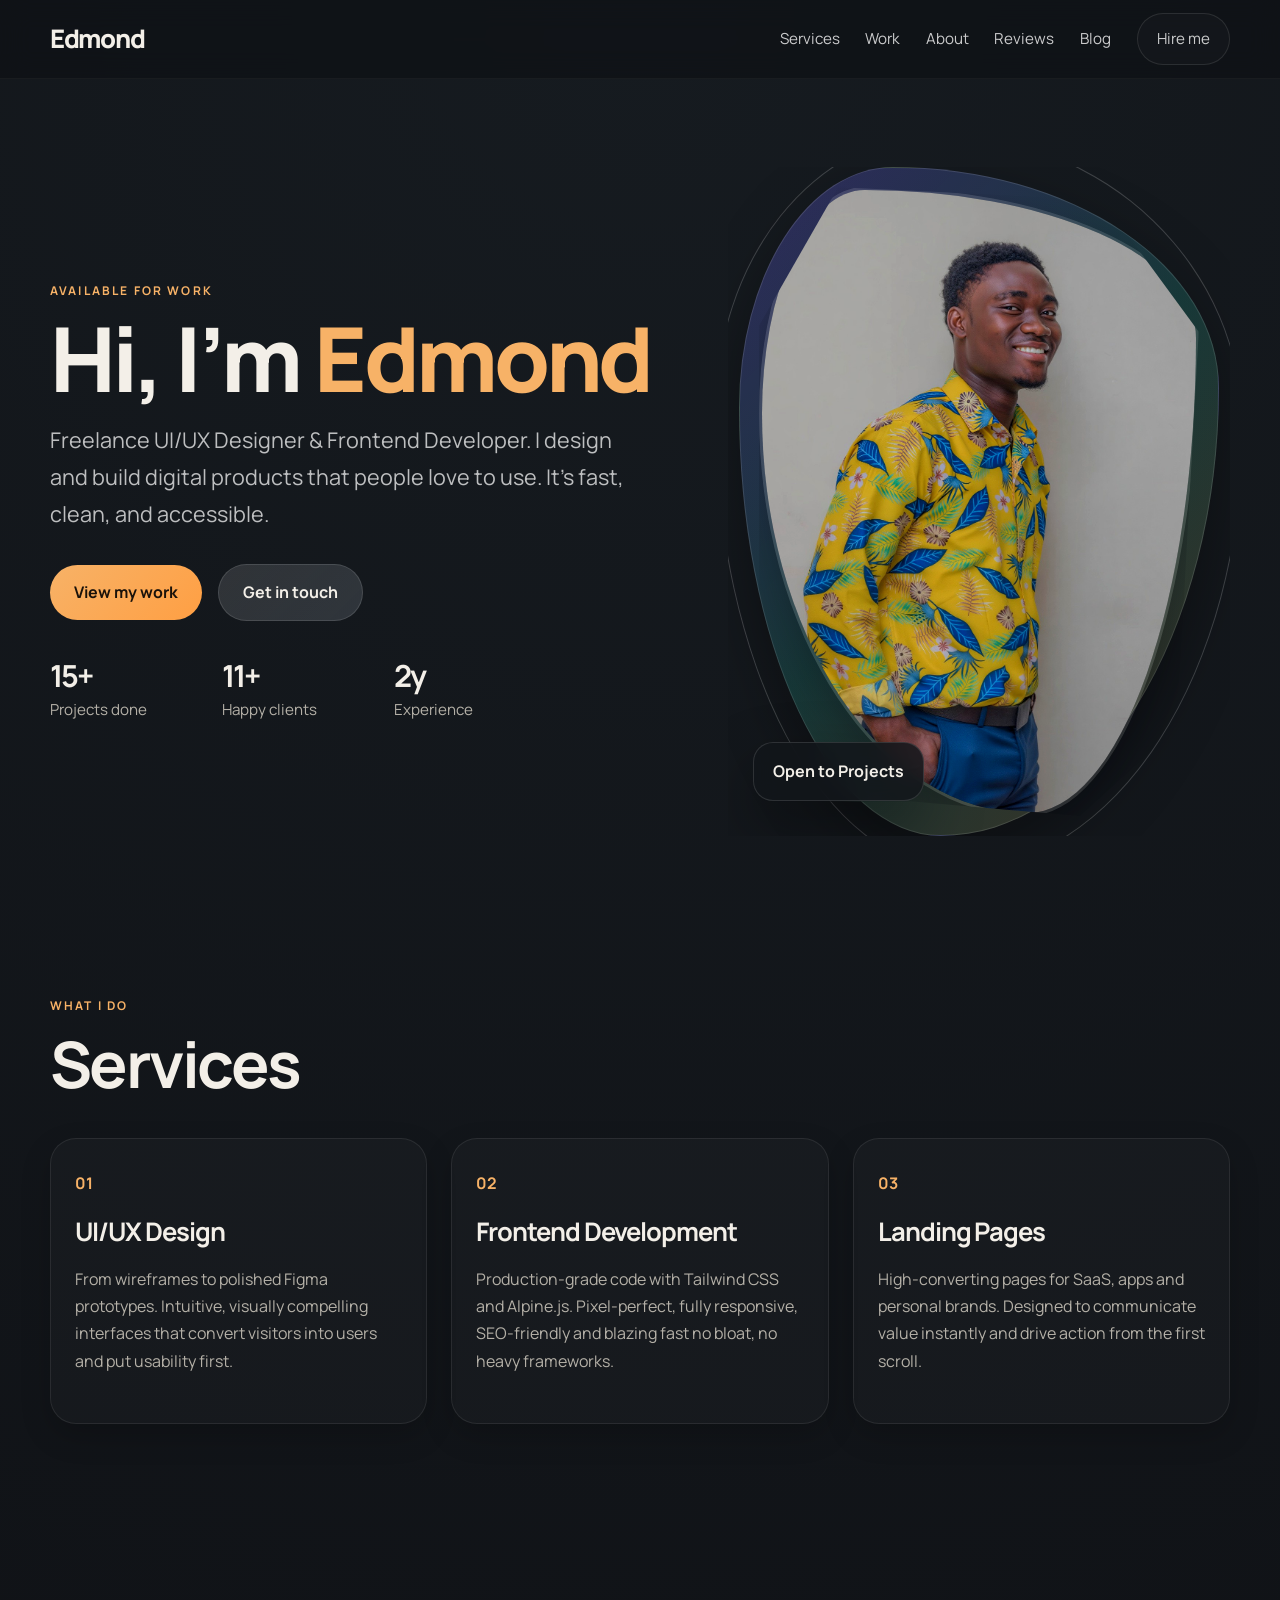
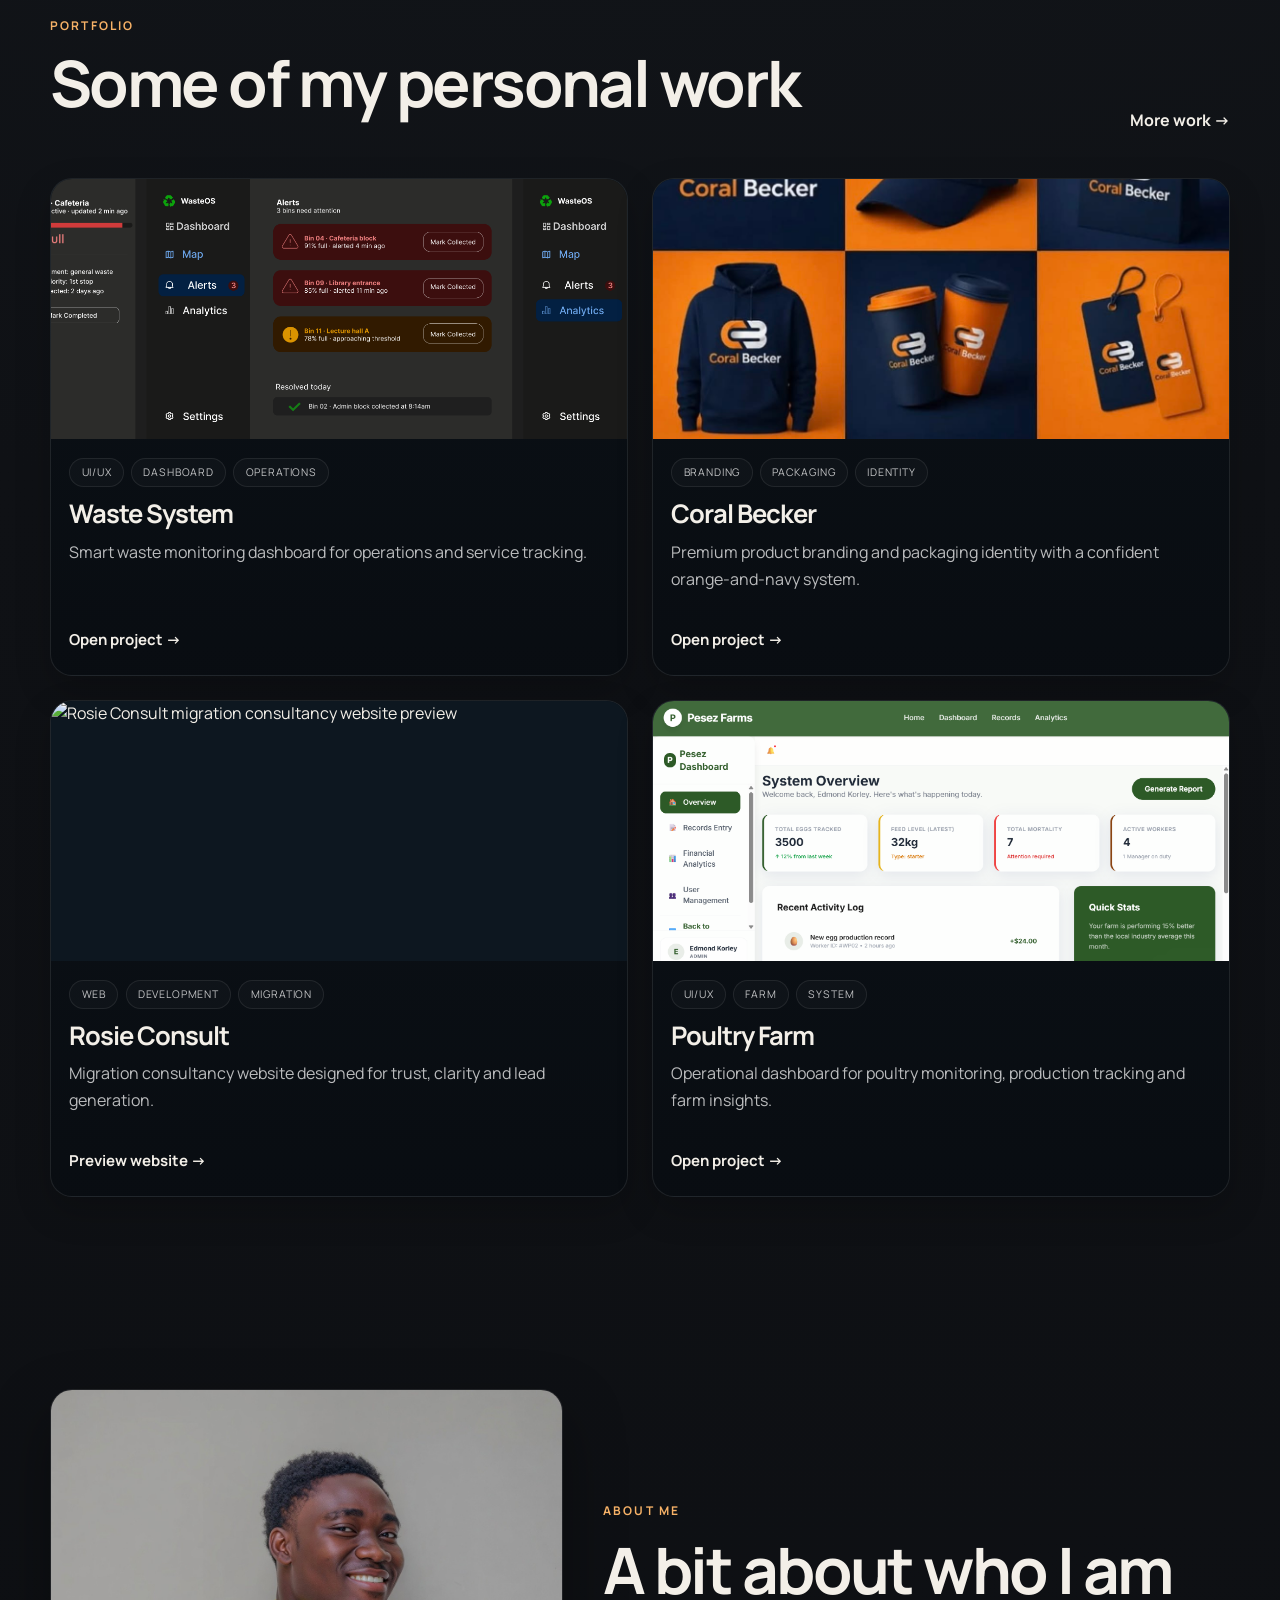
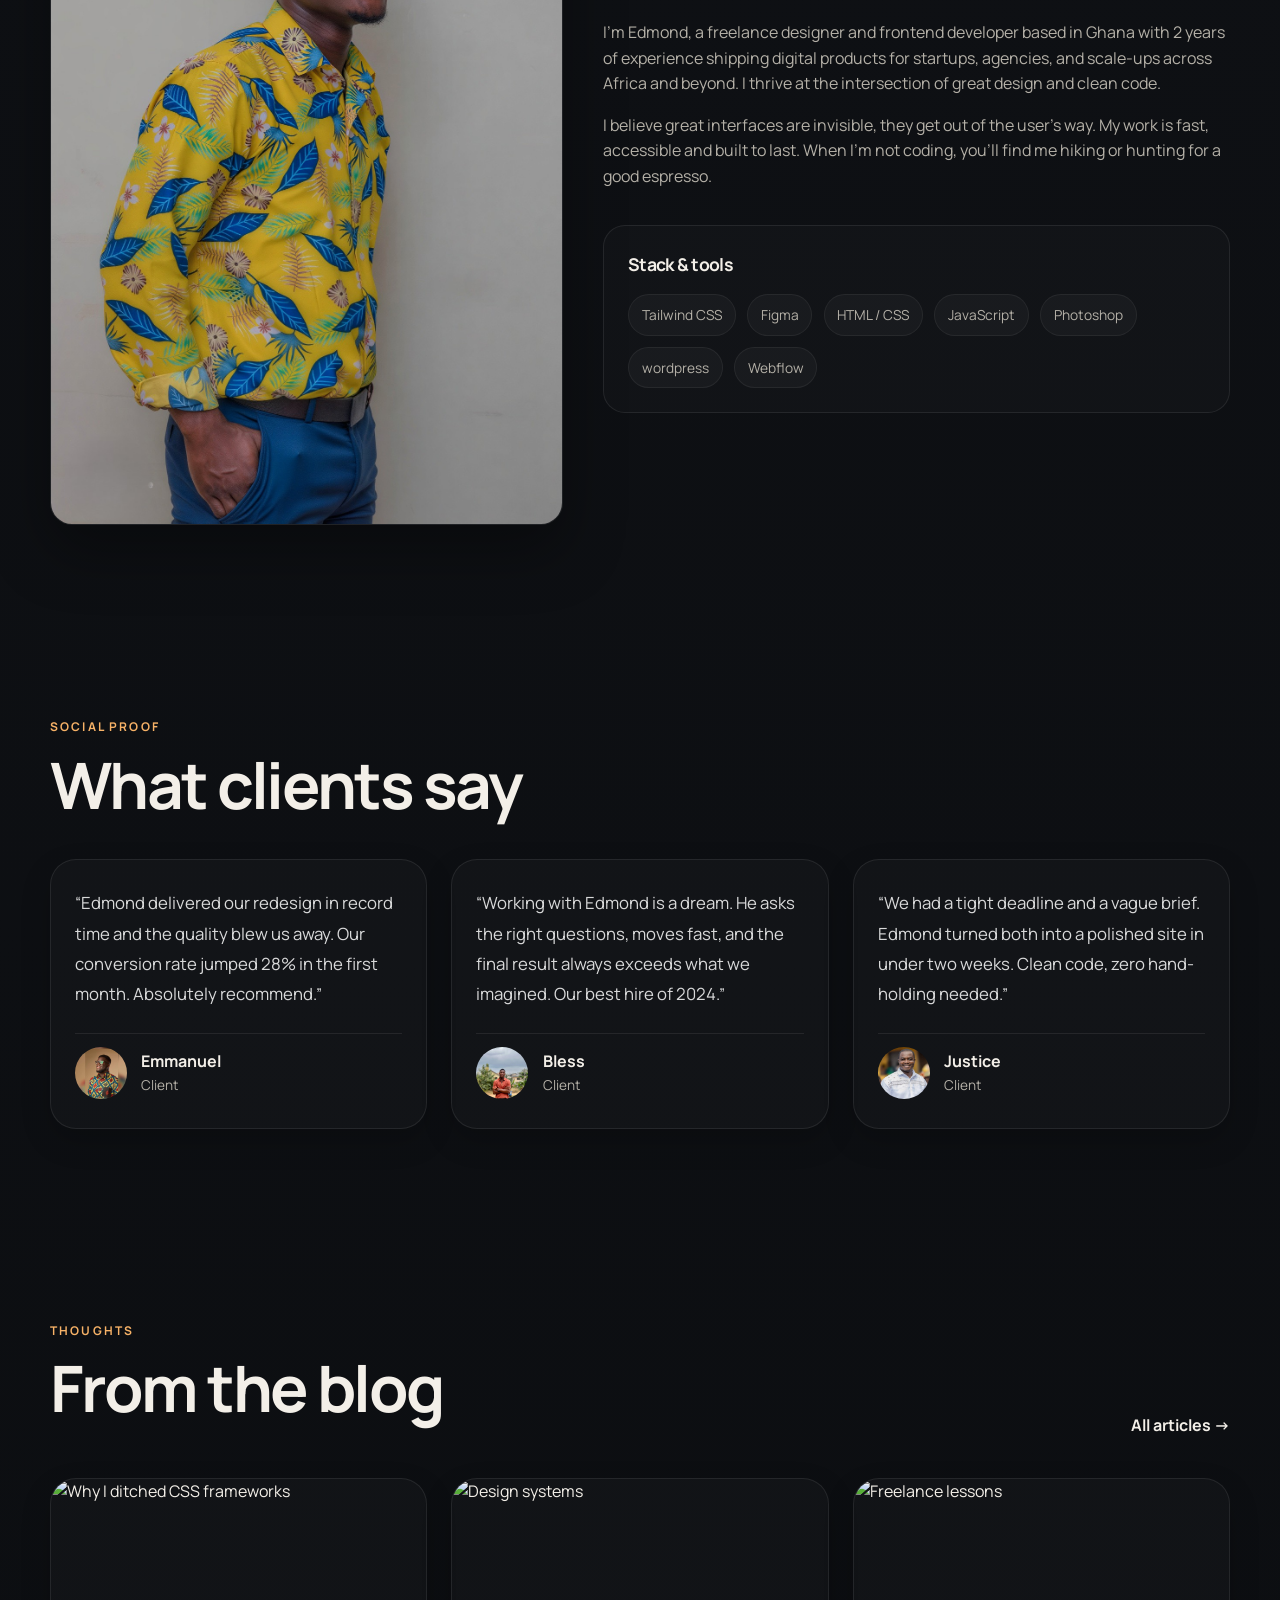
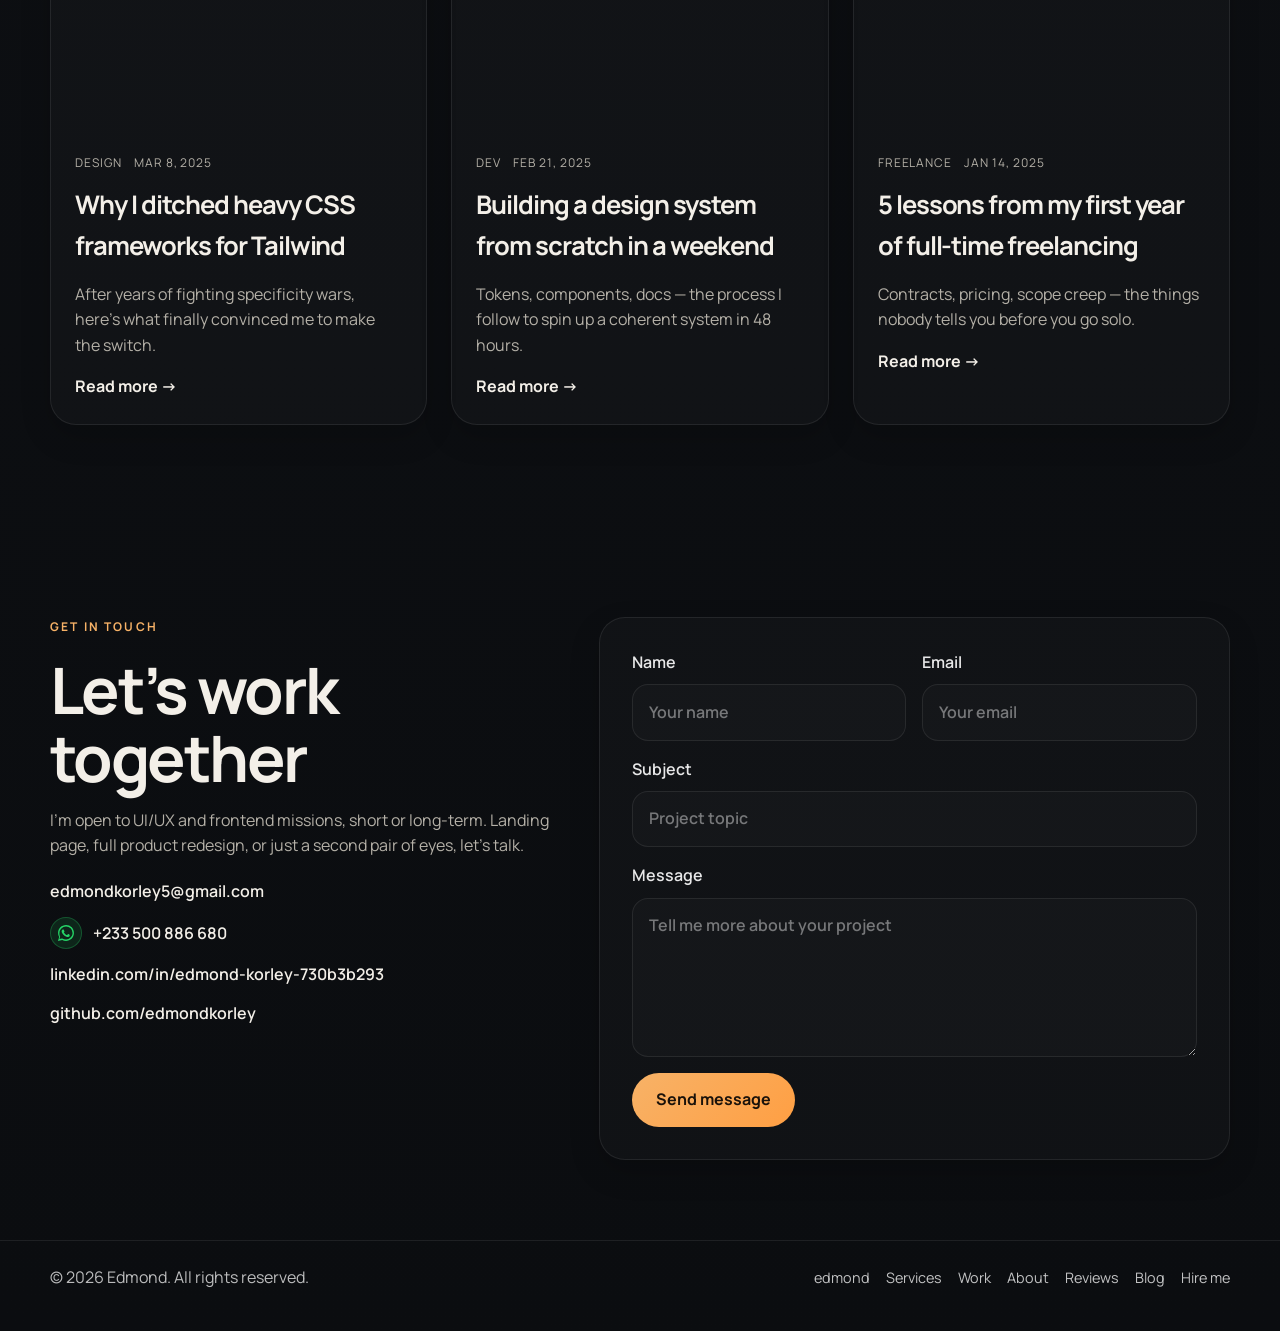
==== commit 0a6e57c2: "feat: update poultry farm project preview image and live links" ====
--- a/index.html
+++ b/index.html
@@ -198,13 +198,12 @@
                     </article>
 
                     <article class="project-card" data-title="Poultry Farm System"
-                        data-tagline="Dashboard • Farm • Operations" data-image="assets/poultry-farm-system.svg"
+                        data-tagline="Dashboard • Farm • Operations" data-image="assets/farm.png"
                         data-description="A poultry farm management system built to help track flock health, egg production, feed usage, mortality, and daily operational insights in one place."
                         data-link="https://pesez-farms.vercel.app/">
                         <a href="https://pesez-farms.vercel.app/" target="_blank" rel="noreferrer noopener"
                             class="project-preview-link" aria-label="Open Poultry Farm System project details">
-                            <img src="assets/poultry-farm-system.svg"
-                                alt="Poultry Farm management system dashboard preview" />
+                            <img src="assets/farm.png" alt="Poultry Farm management system dashboard preview" />
                         </a>
                         <div class="project-info">
                             <div class="project-meta">
@@ -214,8 +213,8 @@
                             </div>
                             <h3>Poultry Farm</h3>
                             <p>Operational dashboard for poultry monitoring, production tracking and farm insights.</p>
-                            <a href="https://pesez-farms.vercel.app/" class="text-link project-trigger"
-                                target="_blank" rel="noopener noreferrer">Open project →</a>
+                            <a href="https://pesez-farms.vercel.app/" class="text-link project-trigger" target="_blank"
+                                rel="noopener noreferrer">Open project →</a>
                         </div>
                     </article>
                 </div>
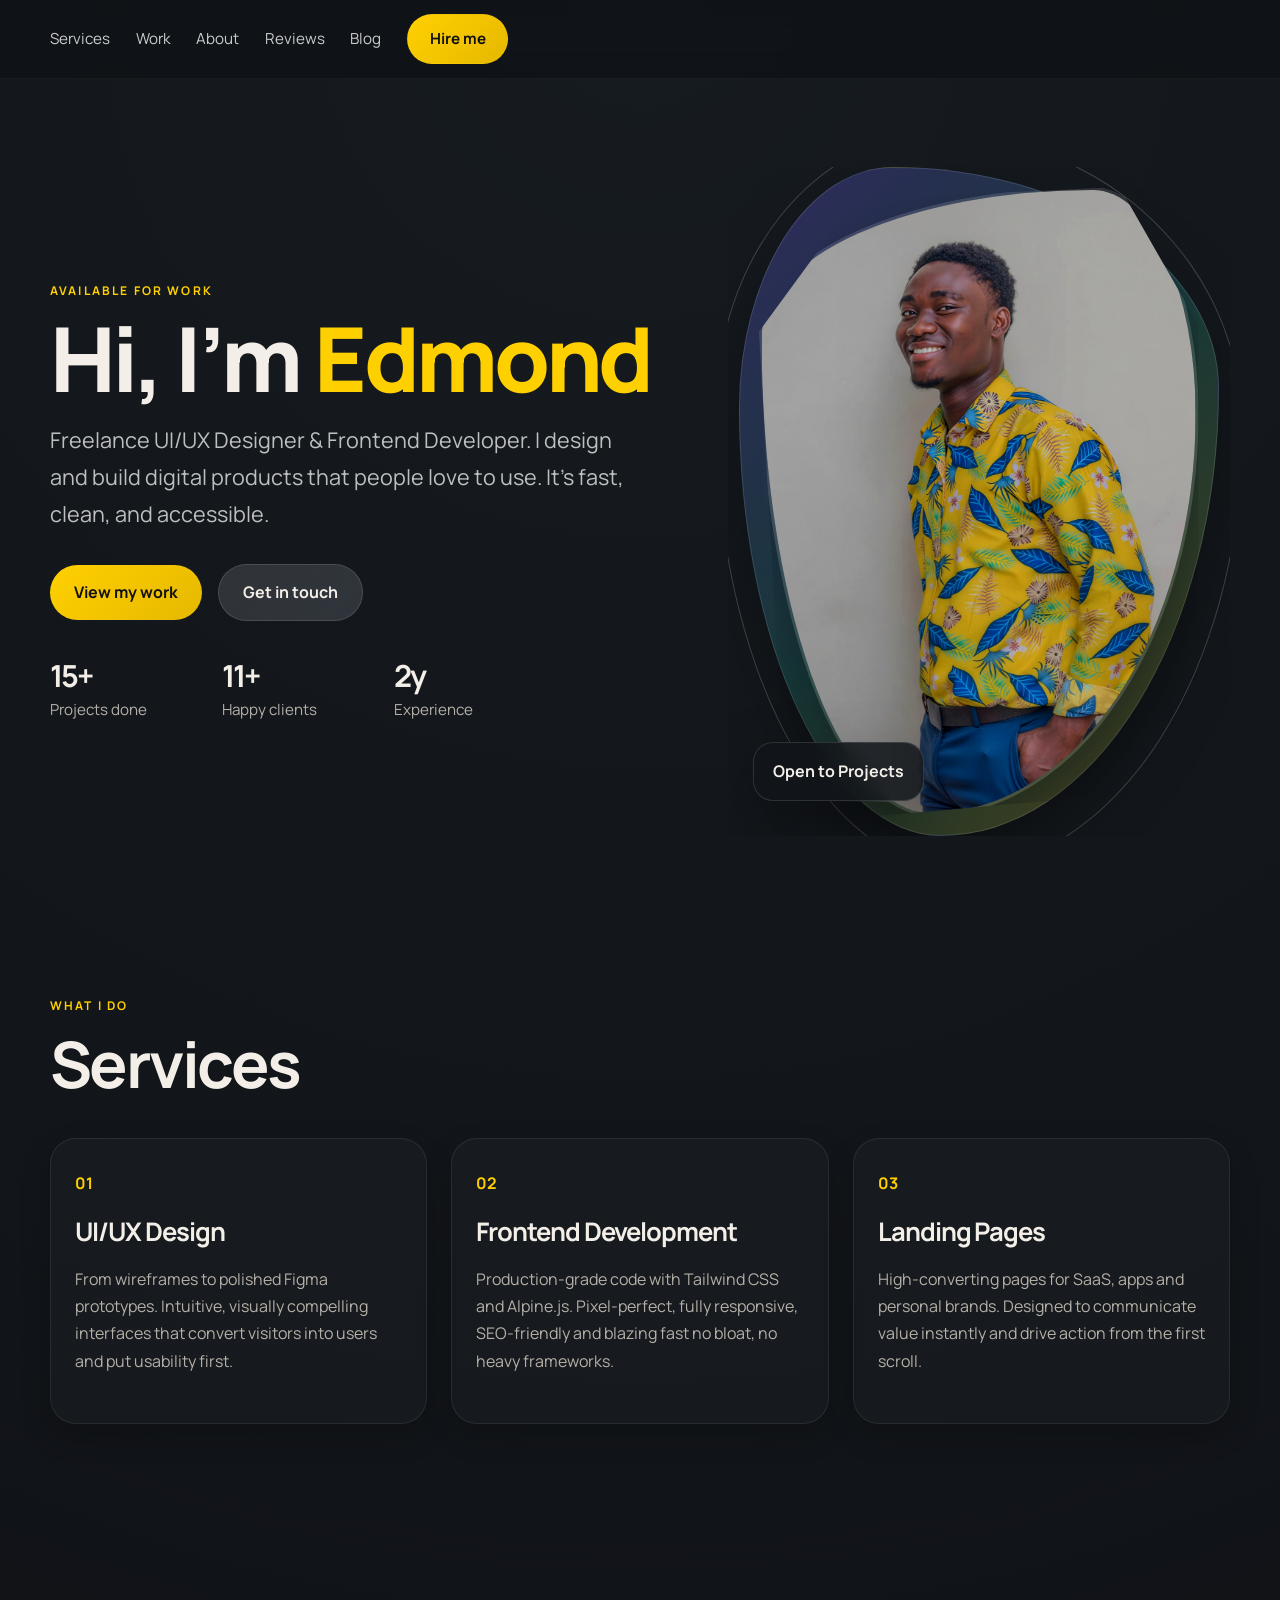
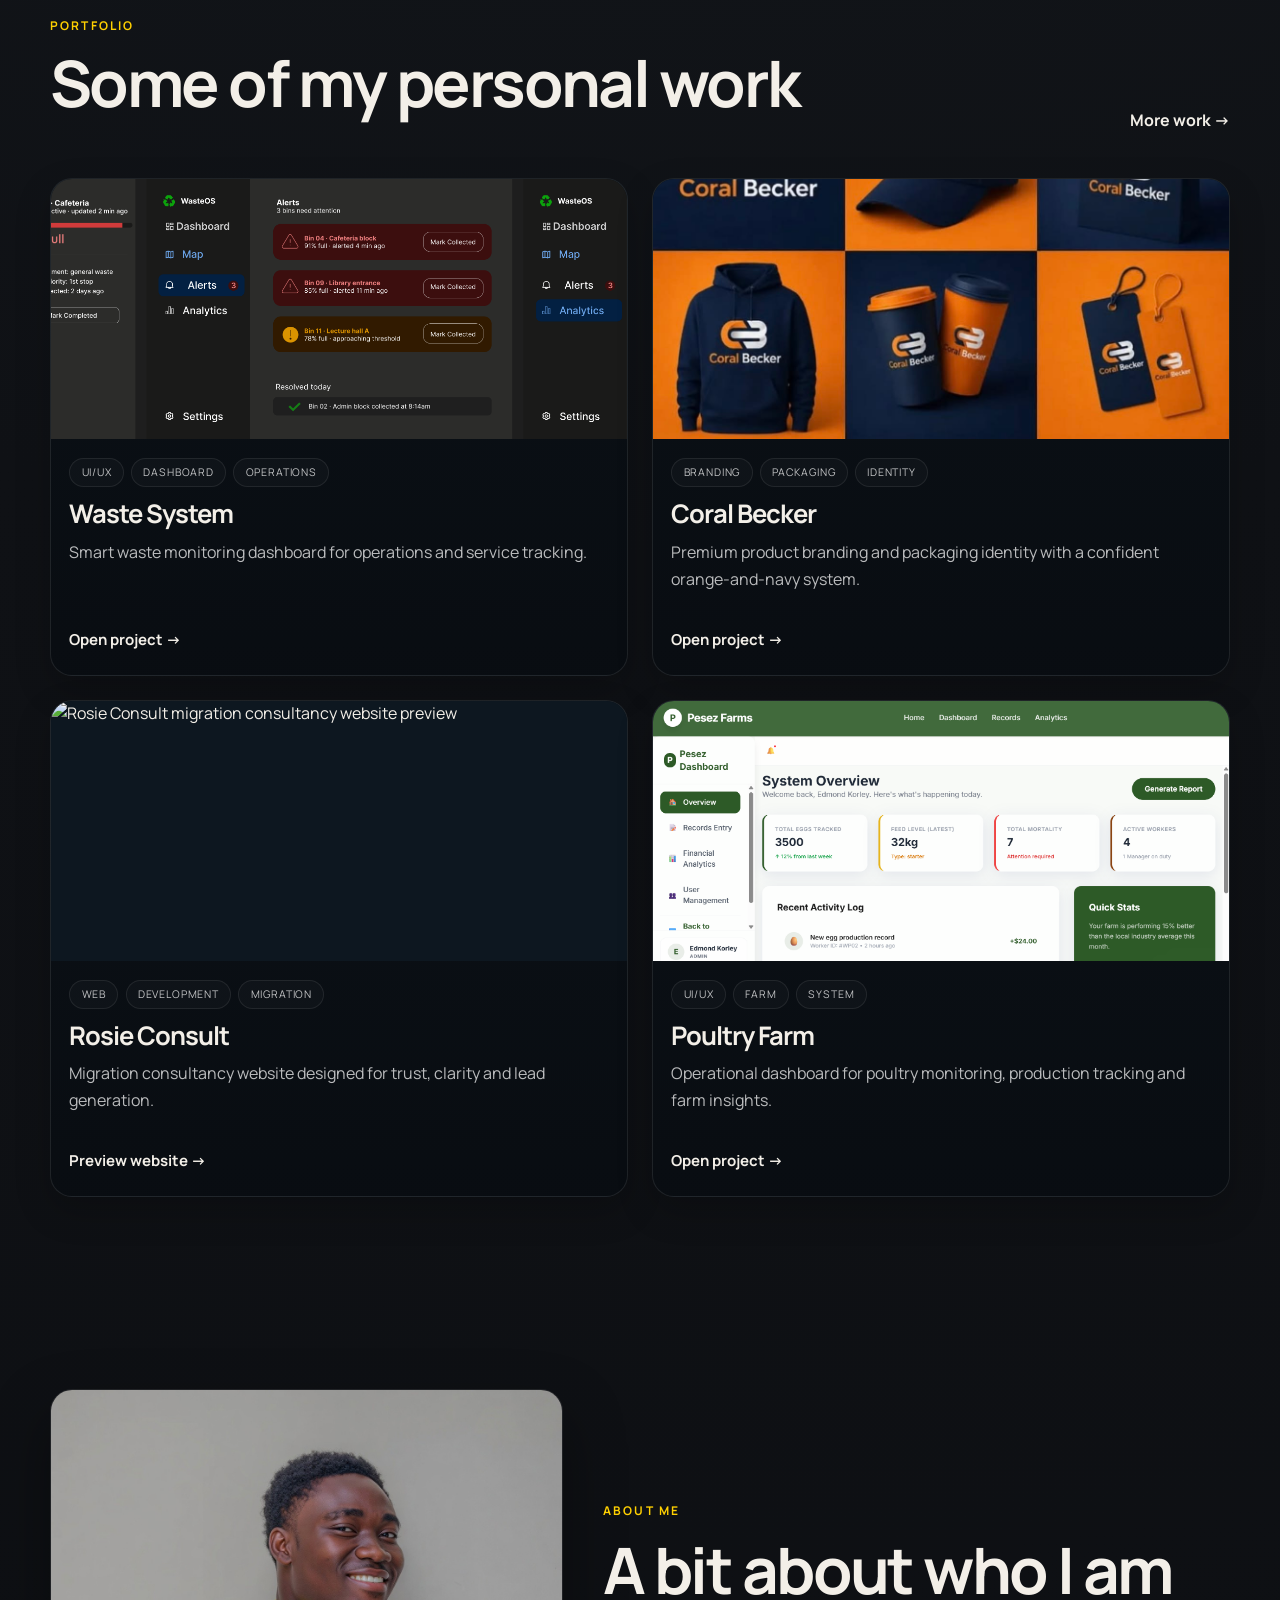
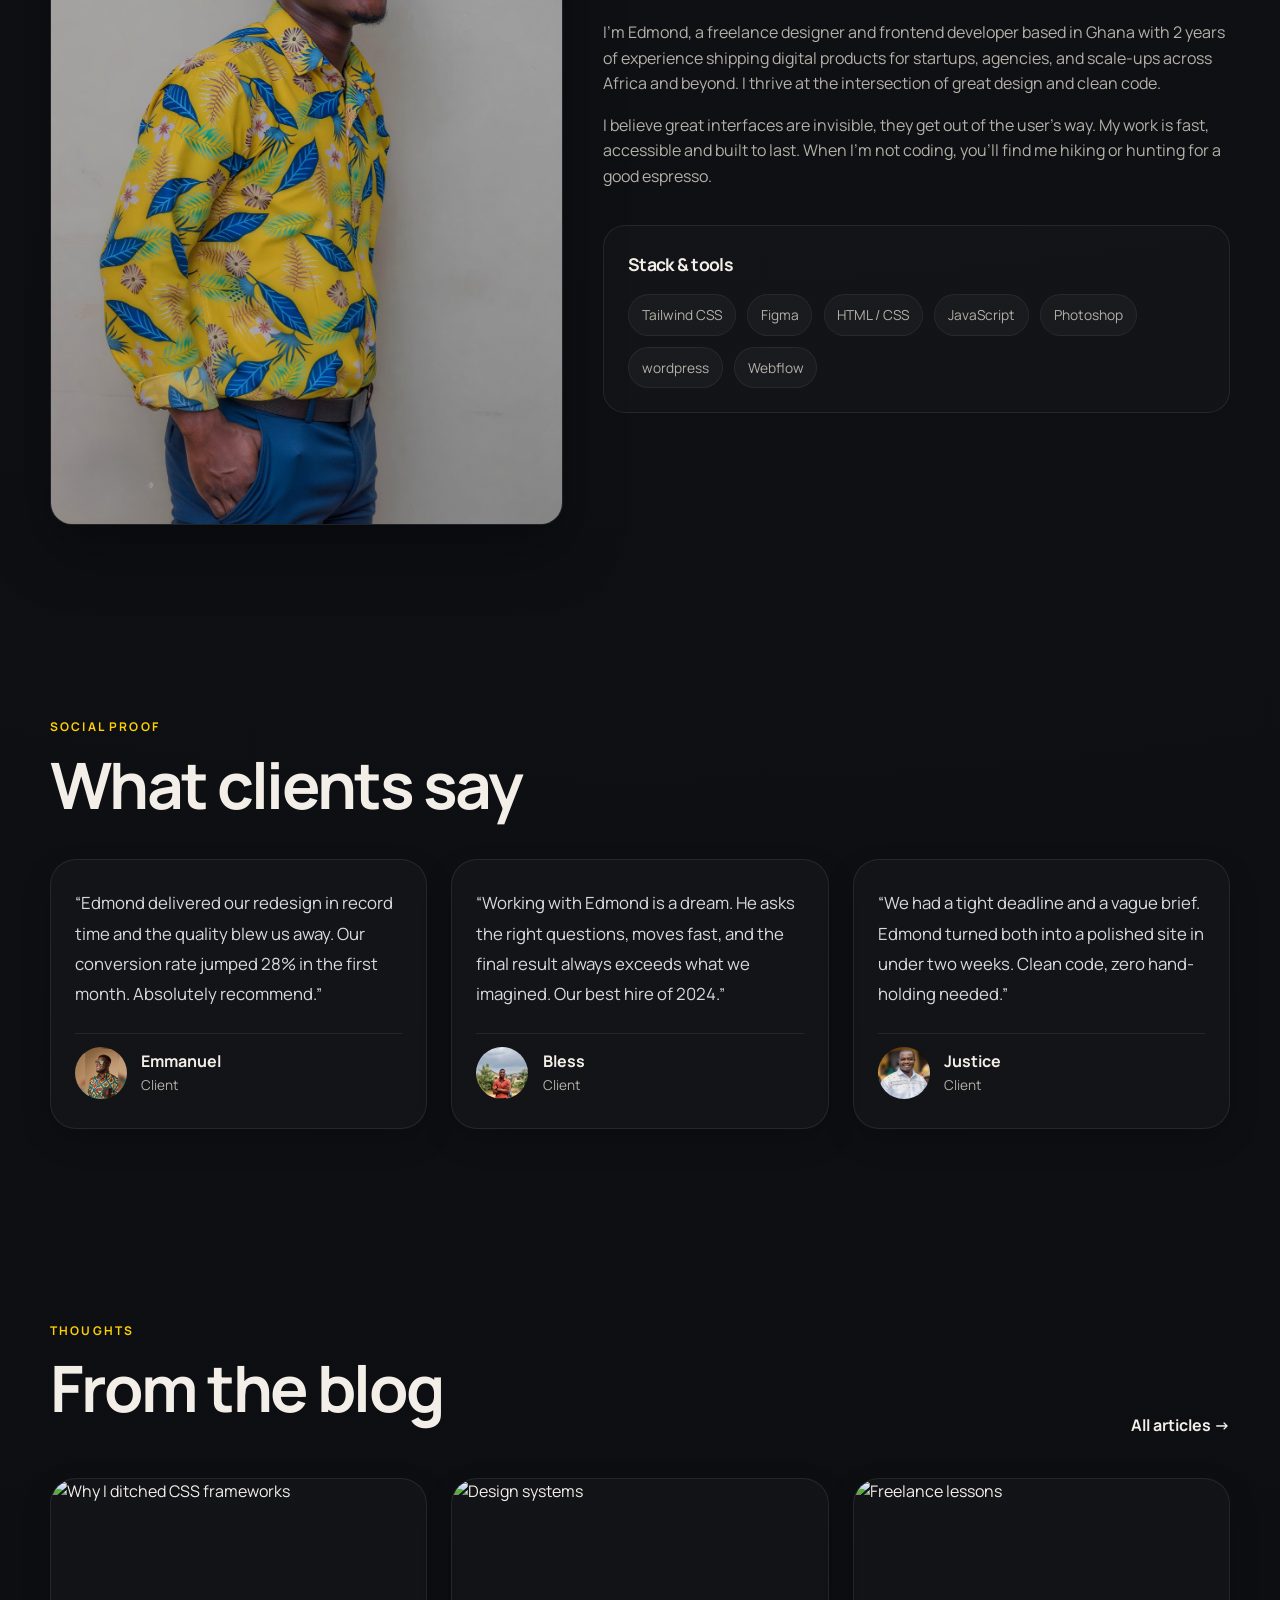
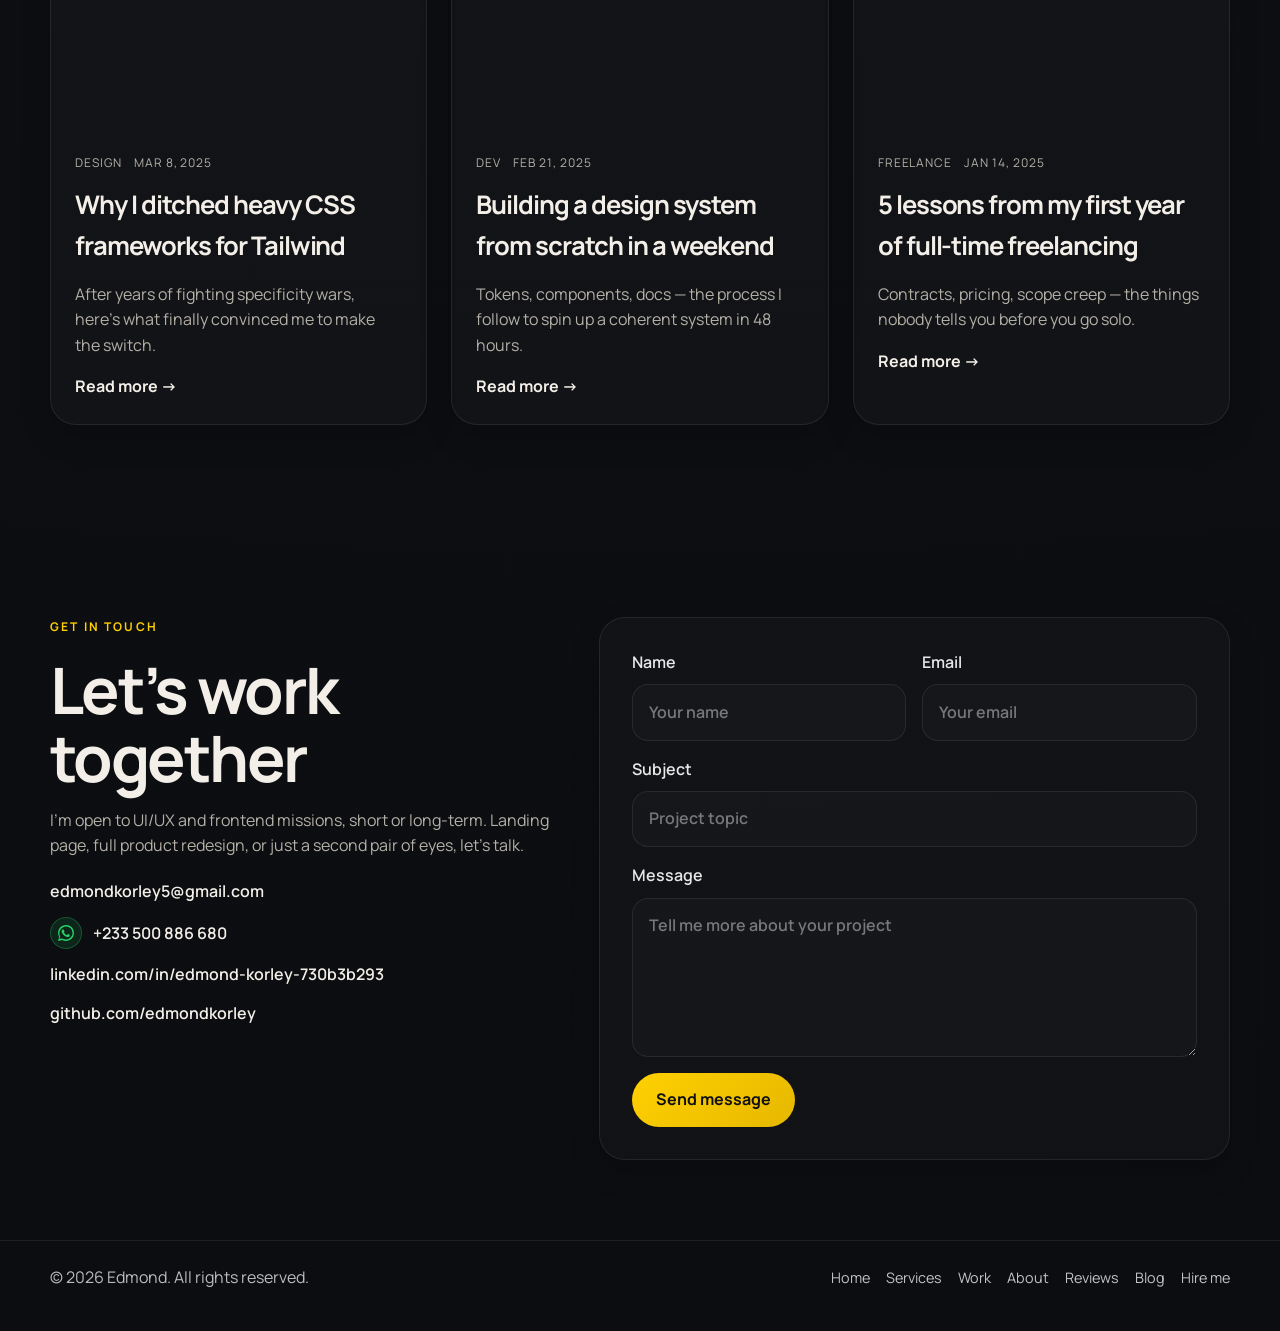
==== commit 3761912a: "Match button and accent colors to yellow shirt, flip portrait horizontally, remove Edmond from menu" ====
--- a/index.html
+++ b/index.html
@@ -18,7 +18,7 @@
 <body>
     <header class="site-header">
         <div class="container nav-wrap">
-            <a href="#hero" class="brand" aria-label="Edmond home">Edmond</a>
+            
 
             <button class="nav-toggle" aria-label="Toggle navigation" aria-expanded="false">
                 <span></span>
@@ -440,7 +440,7 @@
             </div>
 
             <div class="footer-links">
-                <a href="#hero">edmond</a>
+                <a href="#hero">Home</a>
                 <a href="#services">Services</a>
                 <a href="#work">Work</a>
                 <a href="#about">About</a>
--- a/style.css
+++ b/style.css
@@ -6,8 +6,8 @@
     --text: #f3efe8;
     --muted: #b4b0a7;
     --line: rgba(255, 255, 255, 0.08);
-    --accent: #f7b267;
-    --accent-strong: #ff9f43;
+    --accent: #ffd000;
+    --accent-strong: #e6b800;
     --shadow: 0 25px 60px rgba(0, 0, 0, 0.35);
     --radius: 26px;
 }
@@ -142,19 +142,22 @@
     display: inline-flex;
     align-items: center;
     justify-content: center;
-    padding: 0.8rem 1.2rem;
-    border: 1px solid rgba(255, 255, 255, 0.1);
+    padding: 0.75rem 1.35rem;
+    border: 1px solid transparent;
     border-radius: 999px;
-    background: rgba(255, 255, 255, 0.02);
-    transition: background 0.2s ease, color 0.2s ease, border-color 0.2s ease, box-shadow 0.2s ease;
+    background: linear-gradient(135deg, var(--accent), var(--accent-strong));
+    color: #111;
+    font-weight: 700;
+    transition: background 0.2s ease, color 0.2s ease, border-color 0.2s ease, box-shadow 0.2s ease, transform 0.2s ease;
 }
 
 .nav-cta:hover,
 .nav-cta:focus-visible {
-    background: linear-gradient(135deg, #ffd6a2, var(--accent));
+    background: linear-gradient(135deg, #fff066, var(--accent));
     border-color: transparent;
-    color: #130d09;
-    box-shadow: none;
+    color: #111;
+    box-shadow: 0 4px 18px rgba(255, 208, 0, 0.35);
+    transform: translateY(-1px);
 }
 
 .nav-toggle {
@@ -240,15 +243,15 @@
 
 .button.primary {
     background: linear-gradient(135deg, var(--accent), var(--accent-strong));
-    color: #1a120a;
+    color: #111;
     box-shadow: none;
 }
 
 .button.primary:hover,
 .button.primary:focus-visible {
-    background: linear-gradient(135deg, #ffd6a2, var(--accent));
+    background: linear-gradient(135deg, #fff066, var(--accent));
     box-shadow: none;
-    color: #130d09;
+    color: #111;
 }
 
 .button.secondary {
@@ -260,9 +263,9 @@
 
 .button.secondary:hover,
 .button.secondary:focus-visible {
-    background: linear-gradient(135deg, #ffd6a2, var(--accent));
+    background: linear-gradient(135deg, #fff066, var(--accent));
     border-color: transparent;
-    color: #130d09;
+    color: #111;
     box-shadow: none;
 }
 
@@ -310,7 +313,7 @@
     padding: 1.2rem;
     display: grid;
     place-items: center;
-    background: linear-gradient(135deg, rgba(115, 87, 255, 0.28), rgba(38, 202, 181, 0.18), rgba(255, 184, 77, 0.18));
+    background: linear-gradient(135deg, rgba(115, 87, 255, 0.28), rgba(38, 202, 181, 0.18), rgba(255, 208, 0, 0.22));
     border: 1px solid rgba(255, 255, 255, 0.12);
     border-radius: 32% 68% 58% 42% / 36% 33% 67% 64%;
     box-shadow: var(--shadow);
@@ -356,6 +359,7 @@
     border: 3px solid rgba(255, 255, 255, 0.12);
     filter: saturate(1.08) contrast(1.04) brightness(1.02);
     box-shadow: 0 20px 40px rgba(7, 12, 18, 0.28);
+    transform: scaleX(-1);
 }
 
 @keyframes pulseGlow {
@@ -509,7 +513,7 @@
 
 .project-card:hover {
     transform: translateY(-4px);
-    border-color: rgba(247, 178, 103, 0.3);
+    border-color: rgba(255, 208, 0, 0.35);
     box-shadow: 0 22px 48px rgba(0, 0, 0, 0.26);
 }
 
@@ -1314,7 +1318,7 @@
     border: none;
     border-radius: 50%;
     background: linear-gradient(135deg, var(--accent), var(--accent-strong));
-    color: #1a120a;
+    color: #111;
     font-size: 1.65rem;
     font-weight: 800;
     display: inline-flex;
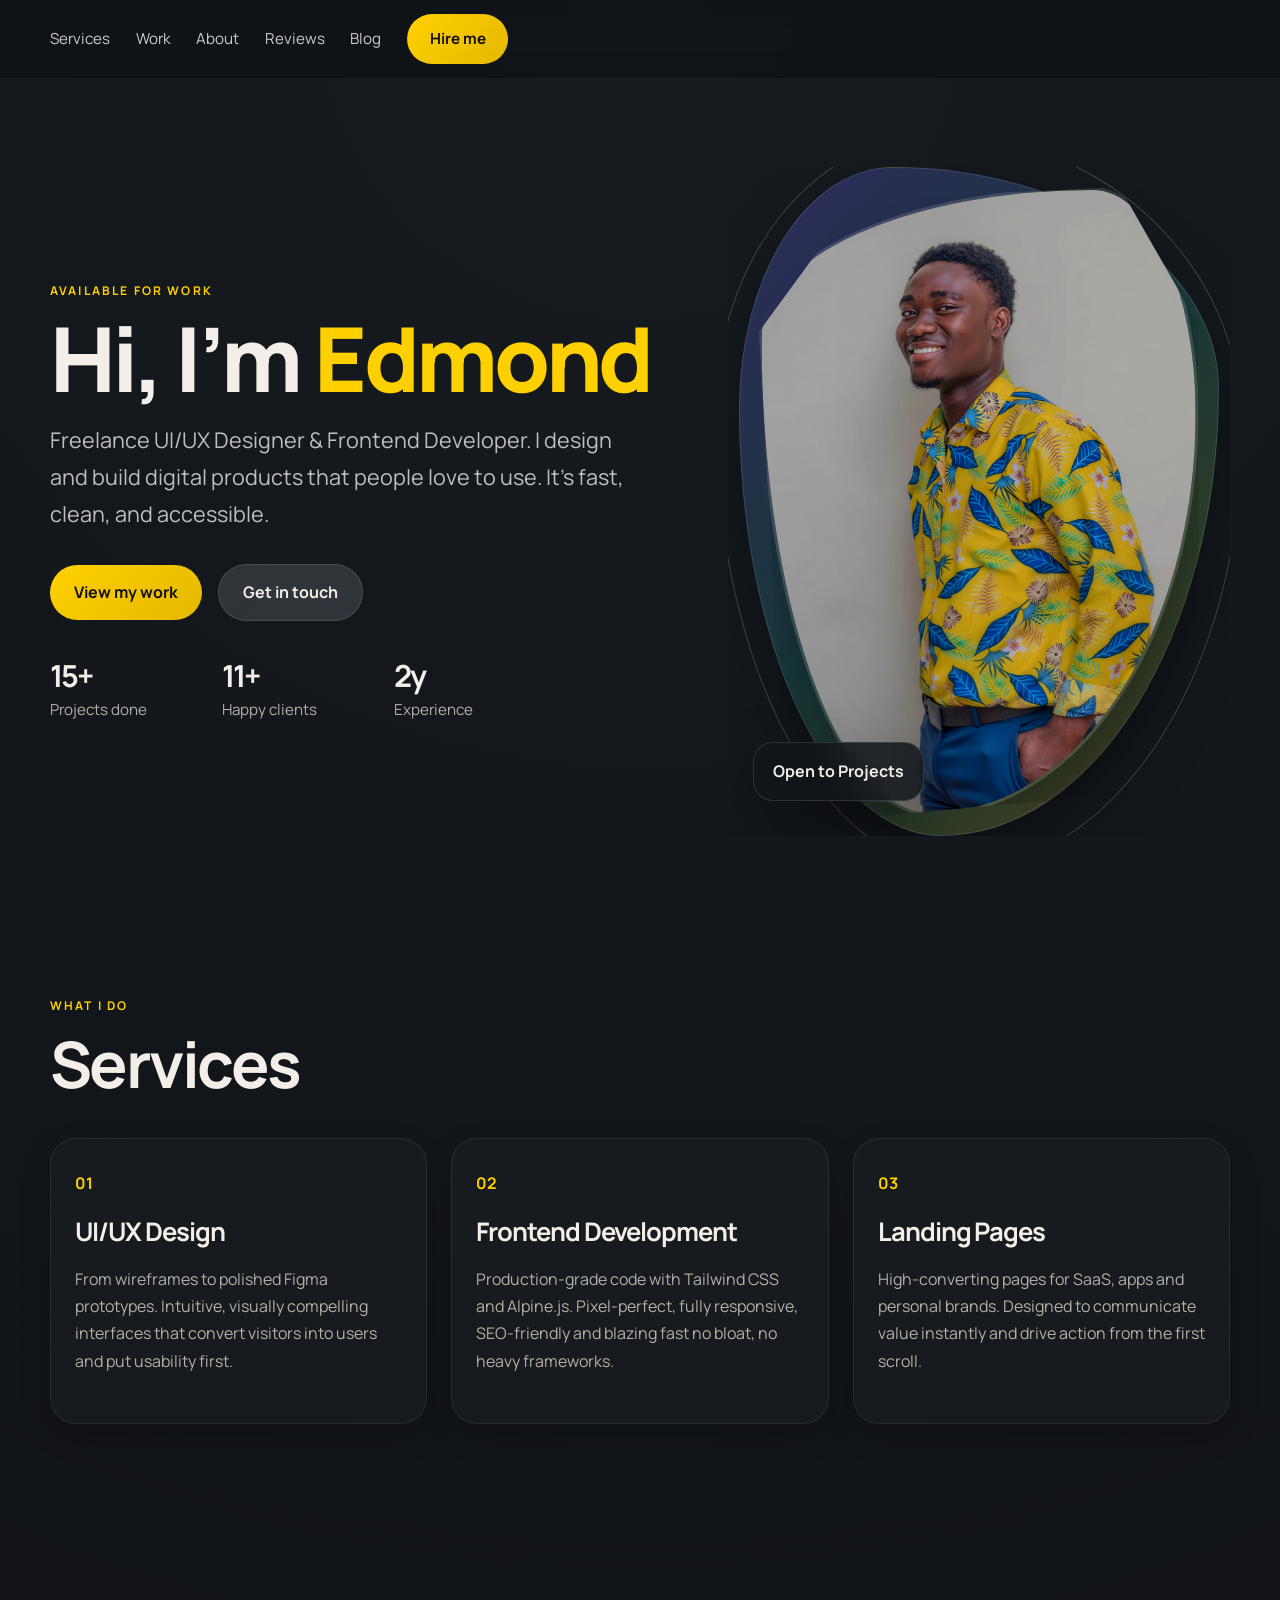
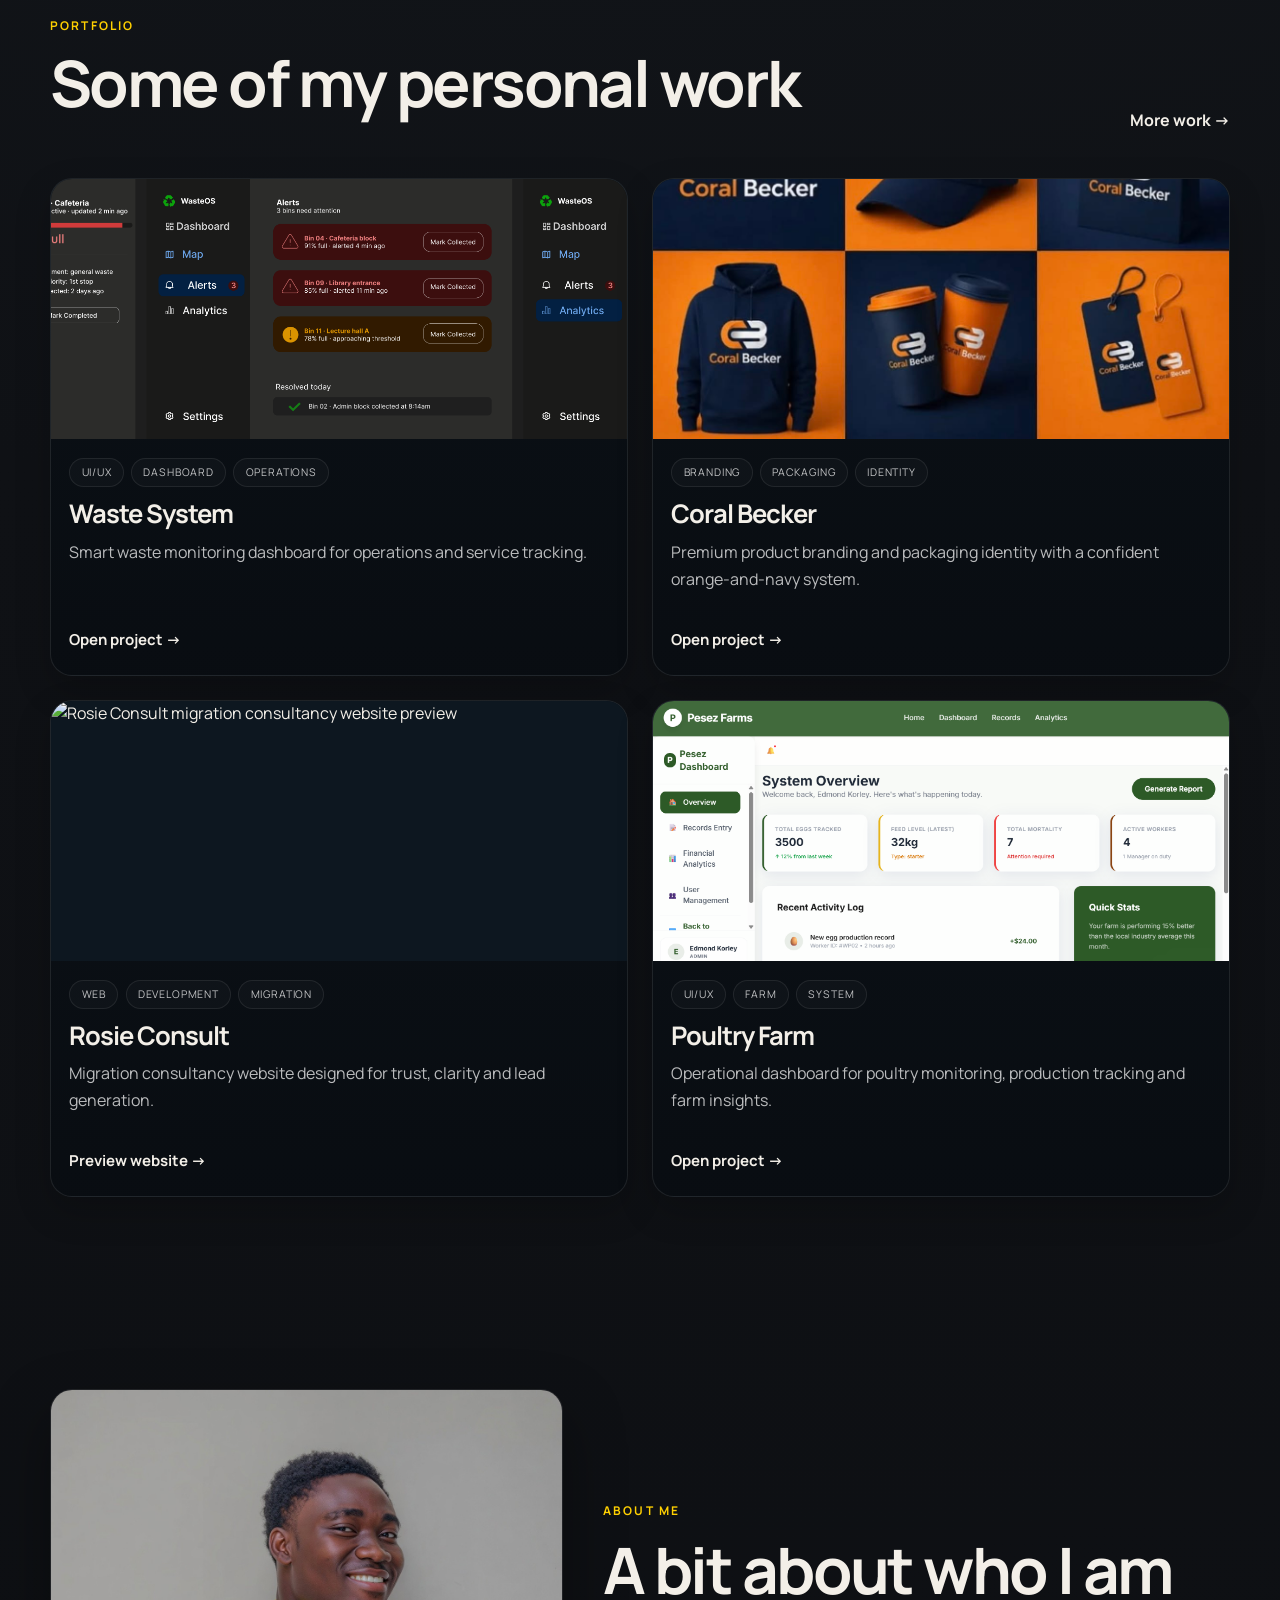
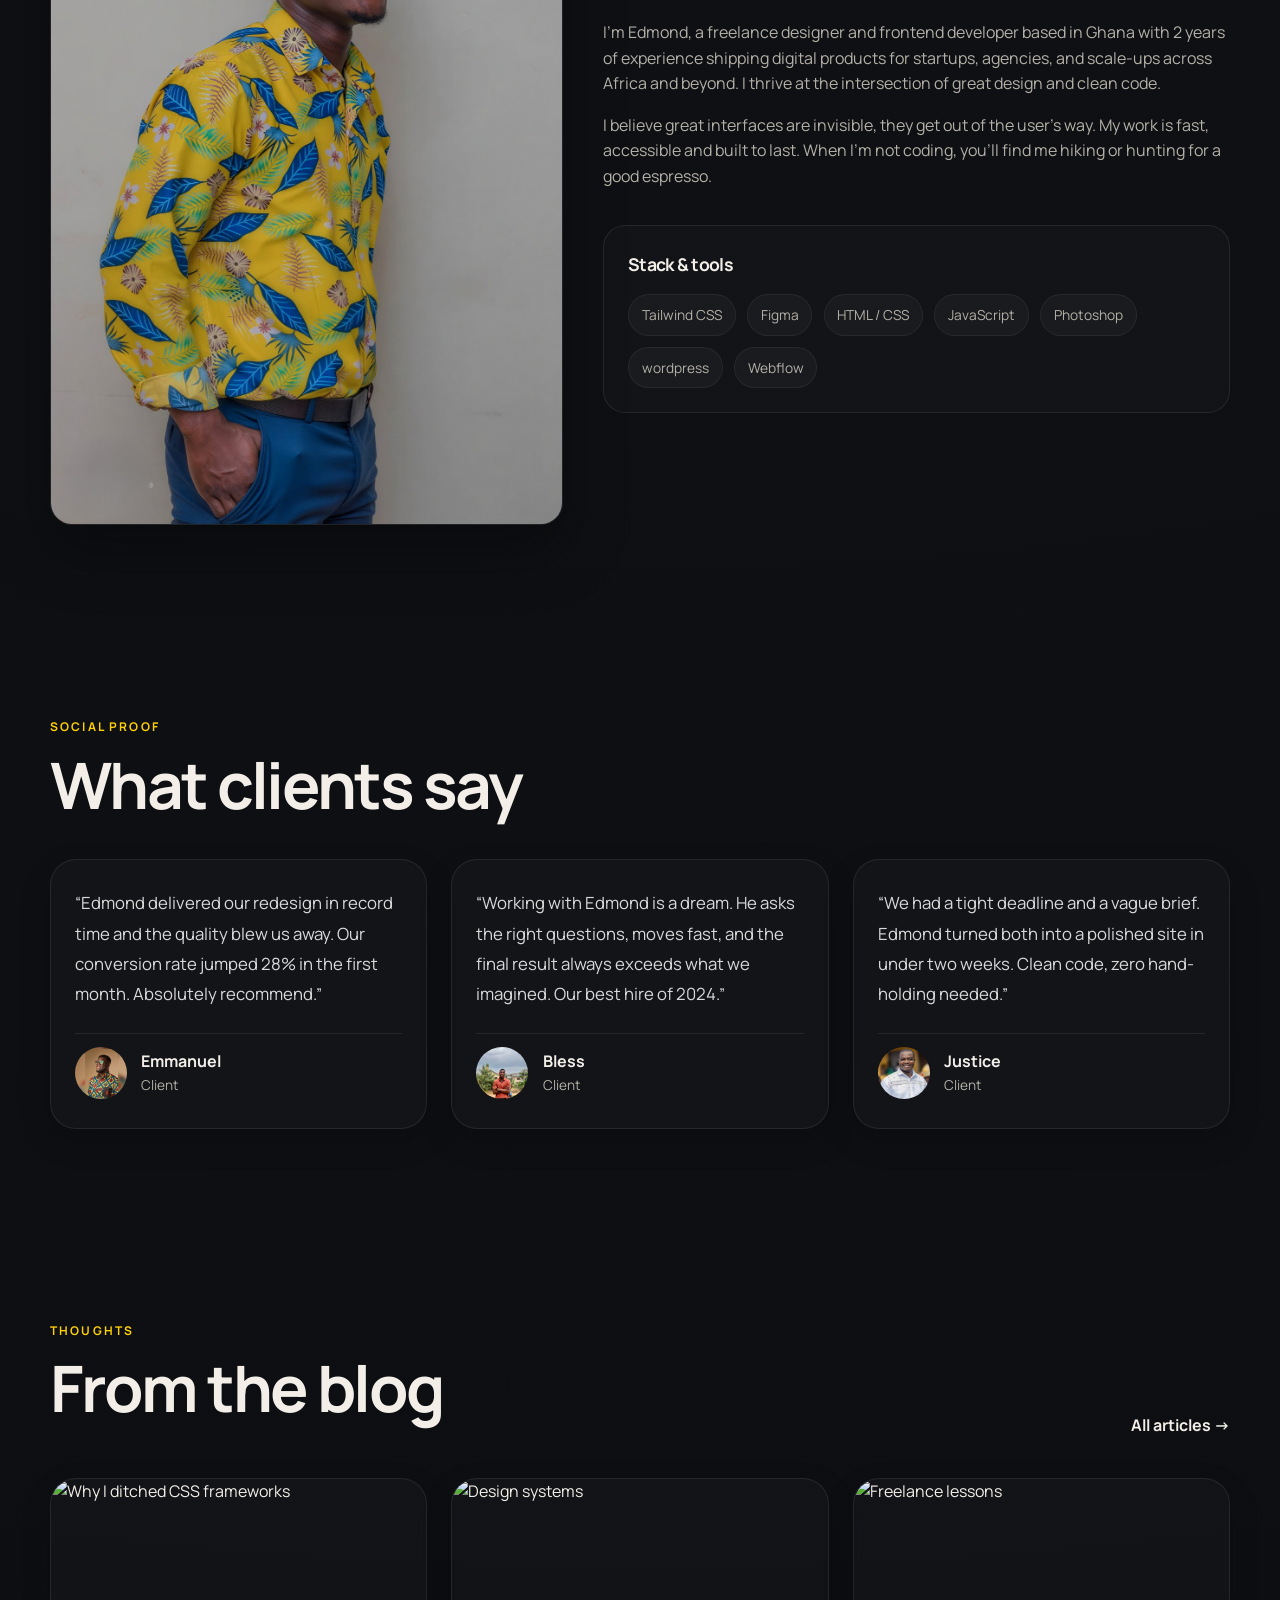
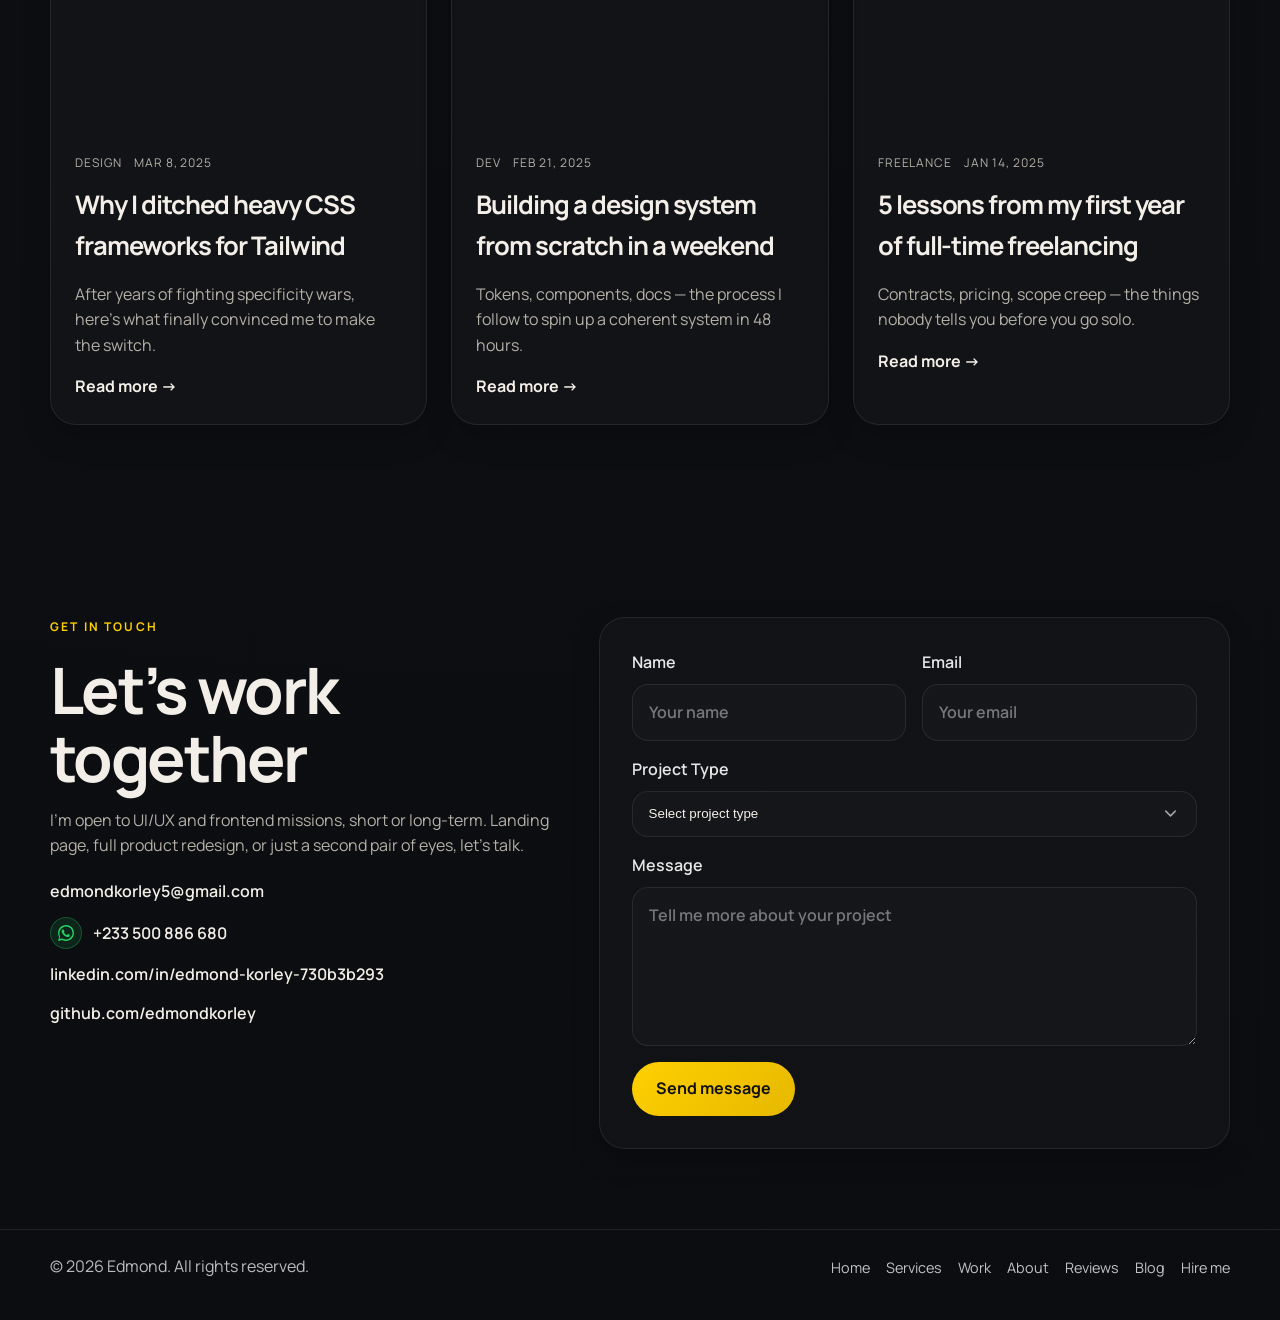
==== commit 45ec0df5: "Update contact form with Project Type selector, direct email delivery to edmondkorley5@gmail.com, an" ====
--- a/index.html
+++ b/index.html
@@ -418,8 +418,16 @@
                     </div>
 
                     <label>
-                        <span>Subject</span>
-                        <input type="text" name="subject" placeholder="Project topic" />
+                        <span>Project Type</span>
+                        <select name="project_type" required>
+                            <option value="" disabled selected>Select project type</option>
+                            <option value="UI/UX Design">UI/UX Design</option>
+                            <option value="Frontend Development">Frontend Development</option>
+                            <option value="Landing Page">Landing Page</option>
+                            <option value="Full Website / Web App">Full Website / Web App</option>
+                            <option value="Branding &amp; Identity">Branding &amp; Identity</option>
+                            <option value="Other / Consultation">Other / Consultation</option>
+                        </select>
                     </label>
 
                     <label>
@@ -482,6 +490,18 @@
     </div>
 
     <script src="script.js"></script>
+    <div class="success-popup-overlay" id="successPopup" aria-hidden="true">
+        <div class="success-popup-card">
+            <div class="success-popup-icon">
+                <svg viewBox="0 0 24 24" fill="none" stroke="currentColor" stroke-width="2.5" stroke-linecap="round" stroke-linejoin="round">
+                    <polyline points="20 6 9 17 4 12"></polyline>
+                </svg>
+            </div>
+            <h3>Message Sent Successfully!</h3>
+            <p>Thank you for reaching out. Your message has been sent to Edmond and you will receive a response shortly.</p>
+            <button type="button" class="button primary success-popup-btn" id="closeSuccessPopup">Awesome</button>
+        </div>
+    </div>
 </body>
 
 </html>
--- a/style.css
+++ b/style.css
@@ -776,6 +776,7 @@
 }
 
 .contact-form input,
+.contact-form select,
 .contact-form textarea {
     width: 100%;
     border: 1px solid rgba(255, 255, 255, 0.08);
@@ -1434,4 +1435,94 @@
     .contact-form {
         padding: 1.3rem;
     }
-}+}
+
+.contact-form select {
+    appearance: none;
+    background-image: url("data:image/svg+xml;charset=UTF-8,%3csvg xmlns='http://www.w3.org/2000/svg' viewBox='0 0 24 24' fill='none' stroke='rgba(255,255,255,0.6)' stroke-width='2' stroke-linecap='round' stroke-linejoin='round'%3e%3cpolyline points='6 9 12 15 18 9'%3e%3c/polyline%3e%3c/svg%3e");
+    background-repeat: no-repeat;
+    background-position: right 1rem center;
+    background-size: 1.2rem;
+    padding-right: 2.5rem;
+    cursor: pointer;
+}
+
+.contact-form select option {
+    background-color: #171b21;
+    color: #f3efe8;
+}
+
+.success-popup-overlay {
+    position: fixed;
+    inset: 0;
+    z-index: 120;
+    display: none;
+    align-items: center;
+    justify-content: center;
+    padding: 1.5rem;
+    background: rgba(8, 10, 14, 0.78);
+    backdrop-filter: blur(8px);
+    opacity: 0;
+    transition: opacity 0.25s ease;
+}
+
+.success-popup-overlay.is-active {
+    display: flex;
+    opacity: 1;
+}
+
+.success-popup-card {
+    position: relative;
+    width: min(440px, 100%);
+    background: linear-gradient(180deg, #181d24 0%, #12151a 100%);
+    border: 1px solid rgba(255, 208, 0, 0.3);
+    border-radius: 24px;
+    padding: 2.2rem 1.8rem 2rem;
+    text-align: center;
+    box-shadow: 0 25px 60px rgba(0, 0, 0, 0.6), 0 0 35px rgba(255, 208, 0, 0.12);
+    transform: scale(0.95);
+    transition: transform 0.25s ease;
+}
+
+.success-popup-overlay.is-active .success-popup-card {
+    transform: scale(1);
+}
+
+.success-popup-icon {
+    width: 64px;
+    height: 64px;
+    margin: 0 auto 1.25rem;
+    border-radius: 50%;
+    background: rgba(255, 208, 0, 0.15);
+    border: 2px solid var(--accent);
+    display: flex;
+    align-items: center;
+    justify-content: center;
+    color: var(--accent);
+}
+
+.success-popup-icon svg {
+    width: 32px;
+    height: 32px;
+}
+
+.success-popup-card h3 {
+    margin: 0 0 0.6rem;
+    font-size: 1.5rem;
+    color: #fff;
+    letter-spacing: -0.03em;
+}
+
+.success-popup-card p {
+    margin: 0 0 1.6rem;
+    color: var(--muted);
+    font-size: 0.98rem;
+    line-height: 1.6;
+}
+
+.success-popup-btn {
+    width: 100%;
+    cursor: pointer;
+    border: none;
+    font-weight: 700;
+}
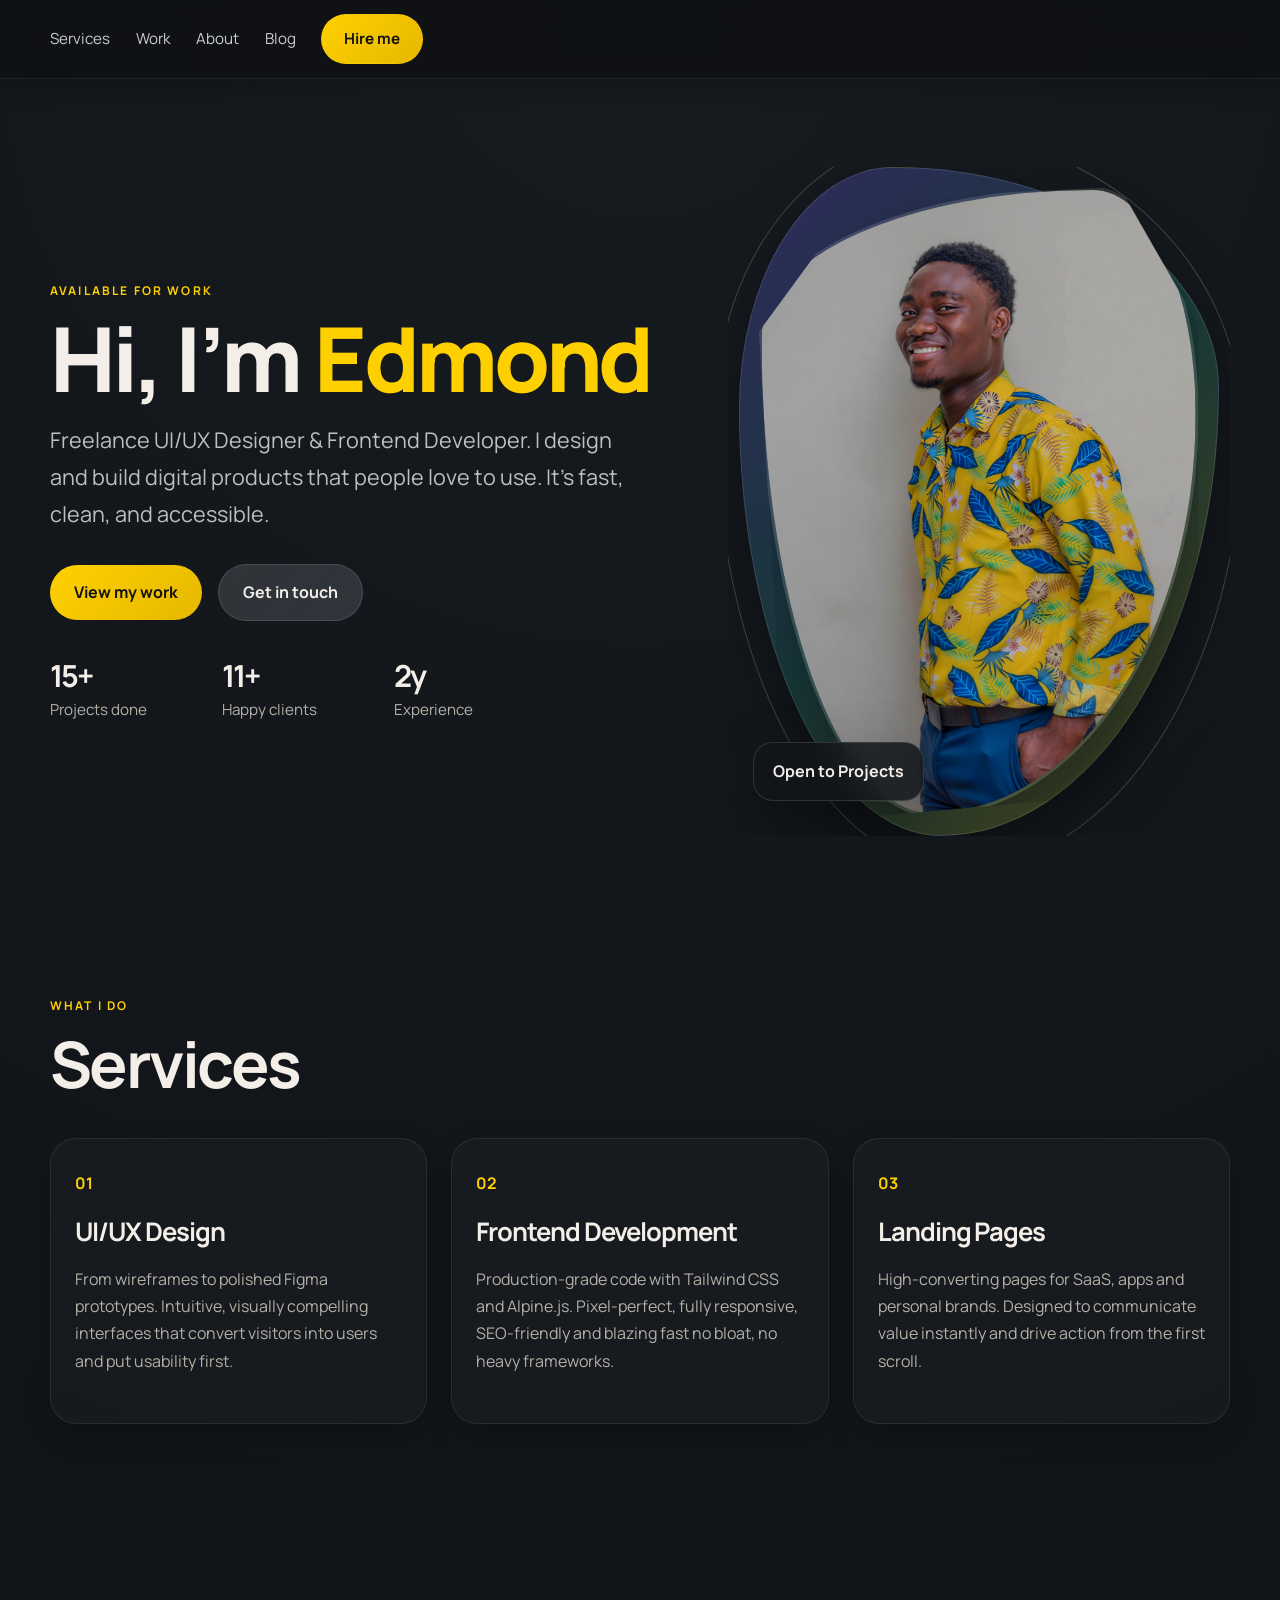
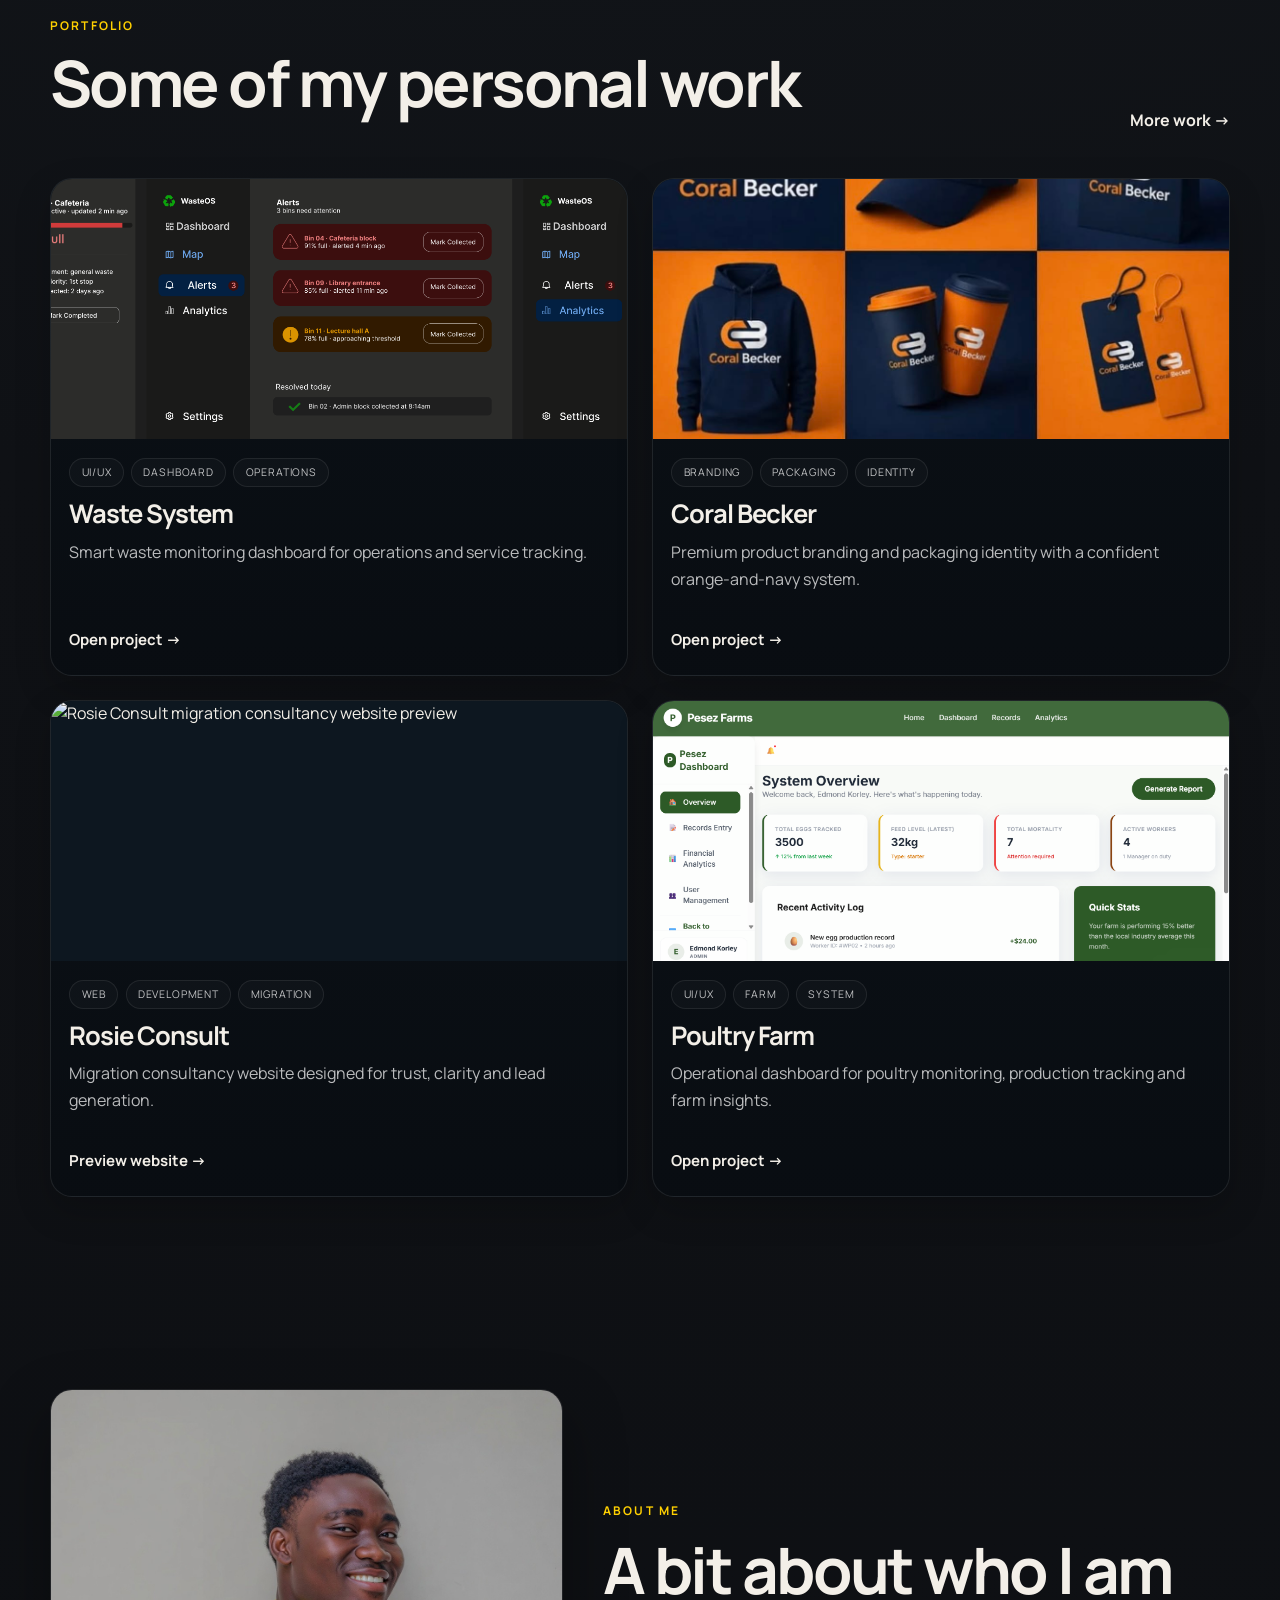
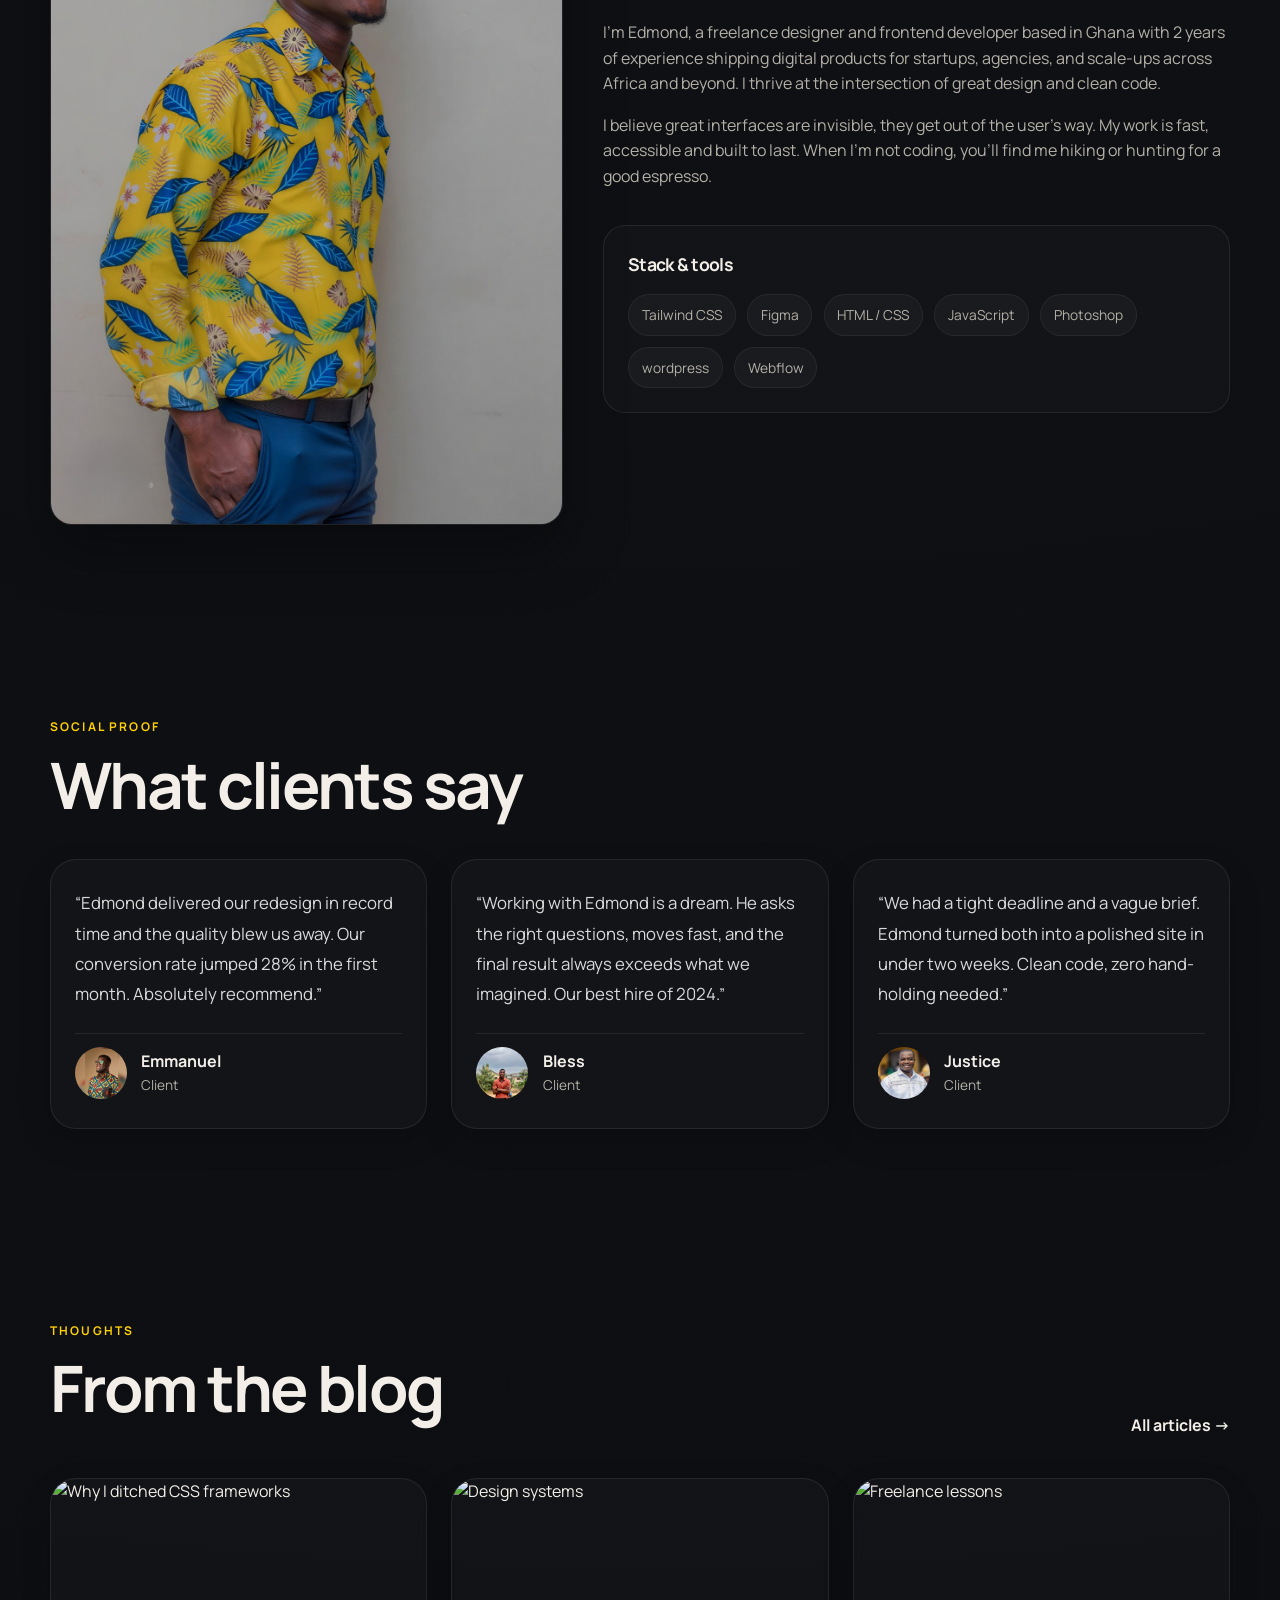
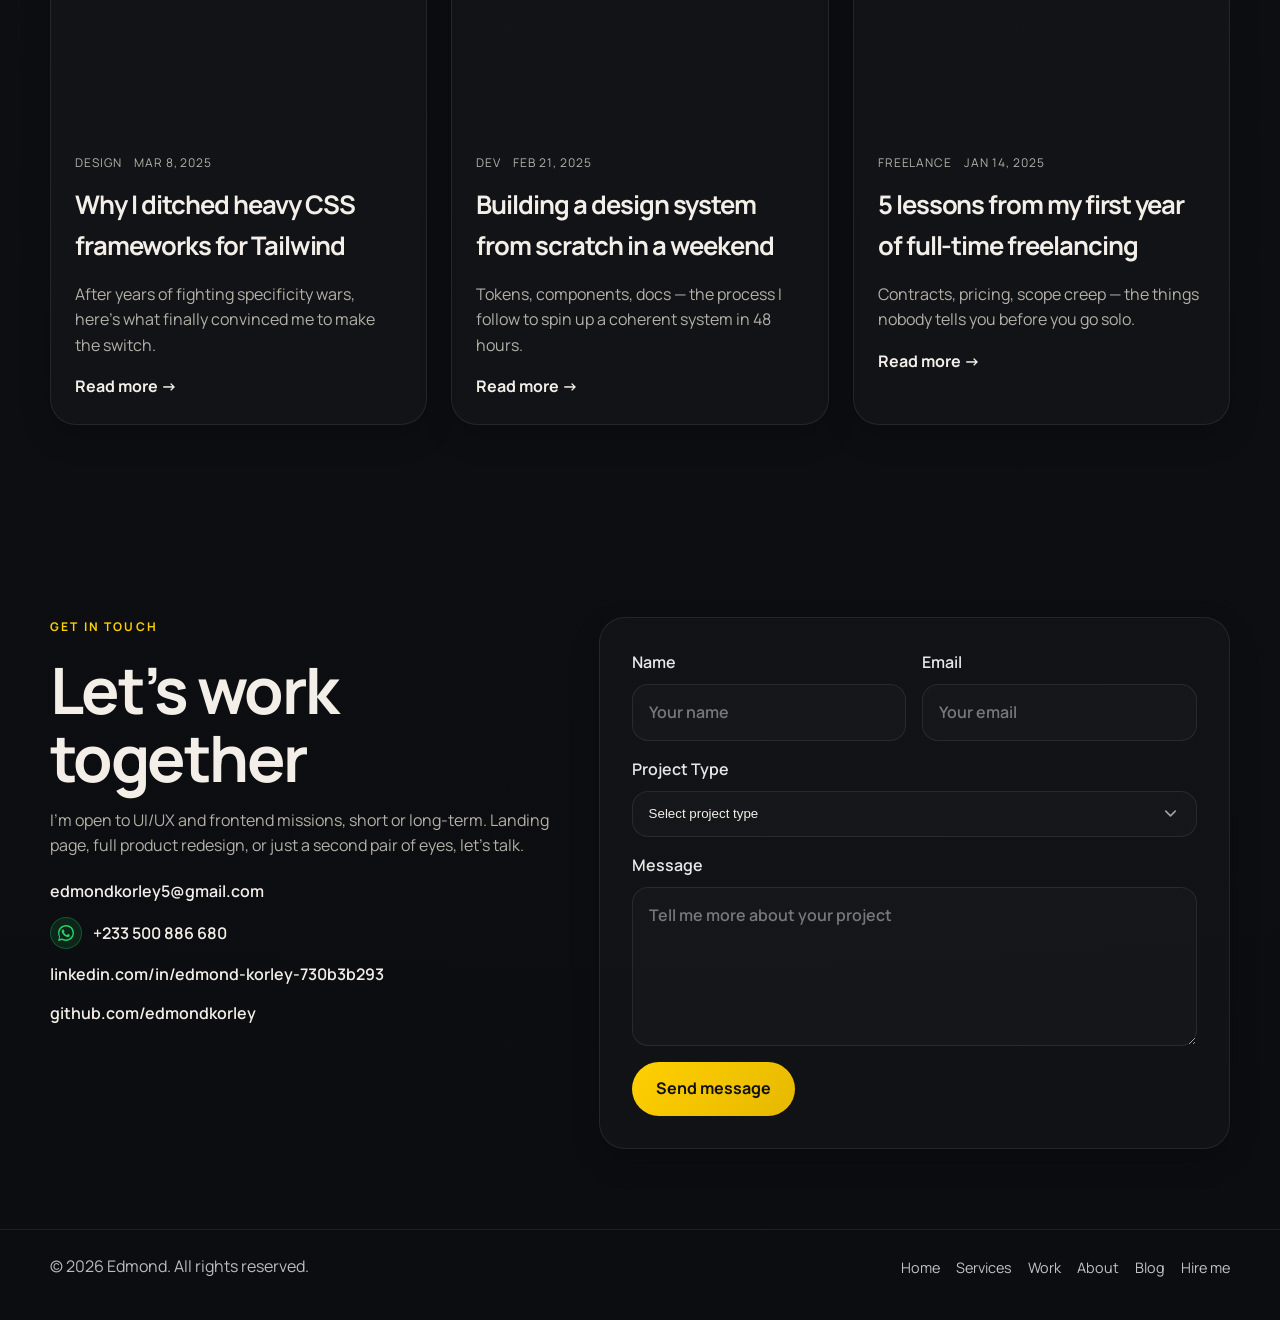
==== commit 479661af: "Remove Reviews from navigation menus, enable sticky header navigation" ====
--- a/index.html
+++ b/index.html
@@ -12,7 +12,7 @@
     <link
         href="https://fonts.googleapis.com/css2?family=Manrope:wght@400;500;600;700;800&family=Playfair+Display:wght@600;700&display=swap"
         rel="stylesheet" />
-    <link rel="stylesheet" href="style.css" />
+    <link rel="stylesheet" href="style.css?v=3" />
 </head>
 
 <body>
@@ -30,7 +30,6 @@
                 <a href="#services">Services</a>
                 <a href="#work">Work</a>
                 <a href="#about">About</a>
-                <a href="#reviews">Reviews</a>
                 <a href="#blog">Blog</a>
                 <a href="#contact" class="nav-cta">Hire me</a>
             </nav>
@@ -452,7 +451,6 @@
                 <a href="#services">Services</a>
                 <a href="#work">Work</a>
                 <a href="#about">About</a>
-                <a href="#reviews">Reviews</a>
                 <a href="#blog">Blog</a>
                 <a href="#contact">Hire me</a>
             </div>
@@ -489,7 +487,7 @@
         </div>
     </div>
 
-    <script src="script.js"></script>
+    <script src="script.js?v=3"></script>
     <div class="success-popup-overlay" id="successPopup" aria-hidden="true">
         <div class="success-popup-card">
             <div class="success-popup-icon">
--- a/style.css
+++ b/style.css
@@ -18,7 +18,6 @@
 
 html {
     scroll-behavior: smooth;
-    overflow-x: hidden;
 }
 
 body {
@@ -27,7 +26,7 @@
     background: radial-gradient(circle at top, #161b20 0%, var(--bg) 35%, #0b0d10 100%);
     color: var(--text);
     line-height: 1.6;
-    overflow-x: hidden;
+    overflow-x: clip;
 }
 
 a {
@@ -101,10 +100,12 @@
 .site-header {
     position: sticky;
     top: 0;
-    z-index: 50;
-    backdrop-filter: blur(14px);
-    background: rgba(15, 17, 21, 0.72);
-    border-bottom: 1px solid rgba(255, 255, 255, 0.04);
+    z-index: 90;
+    backdrop-filter: blur(16px);
+    -webkit-backdrop-filter: blur(16px);
+    background: rgba(15, 17, 21, 0.85);
+    border-bottom: 1px solid rgba(255, 255, 255, 0.06);
+    box-shadow: 0 4px 20px rgba(0, 0, 0, 0.25);
 }
 
 .nav-wrap {
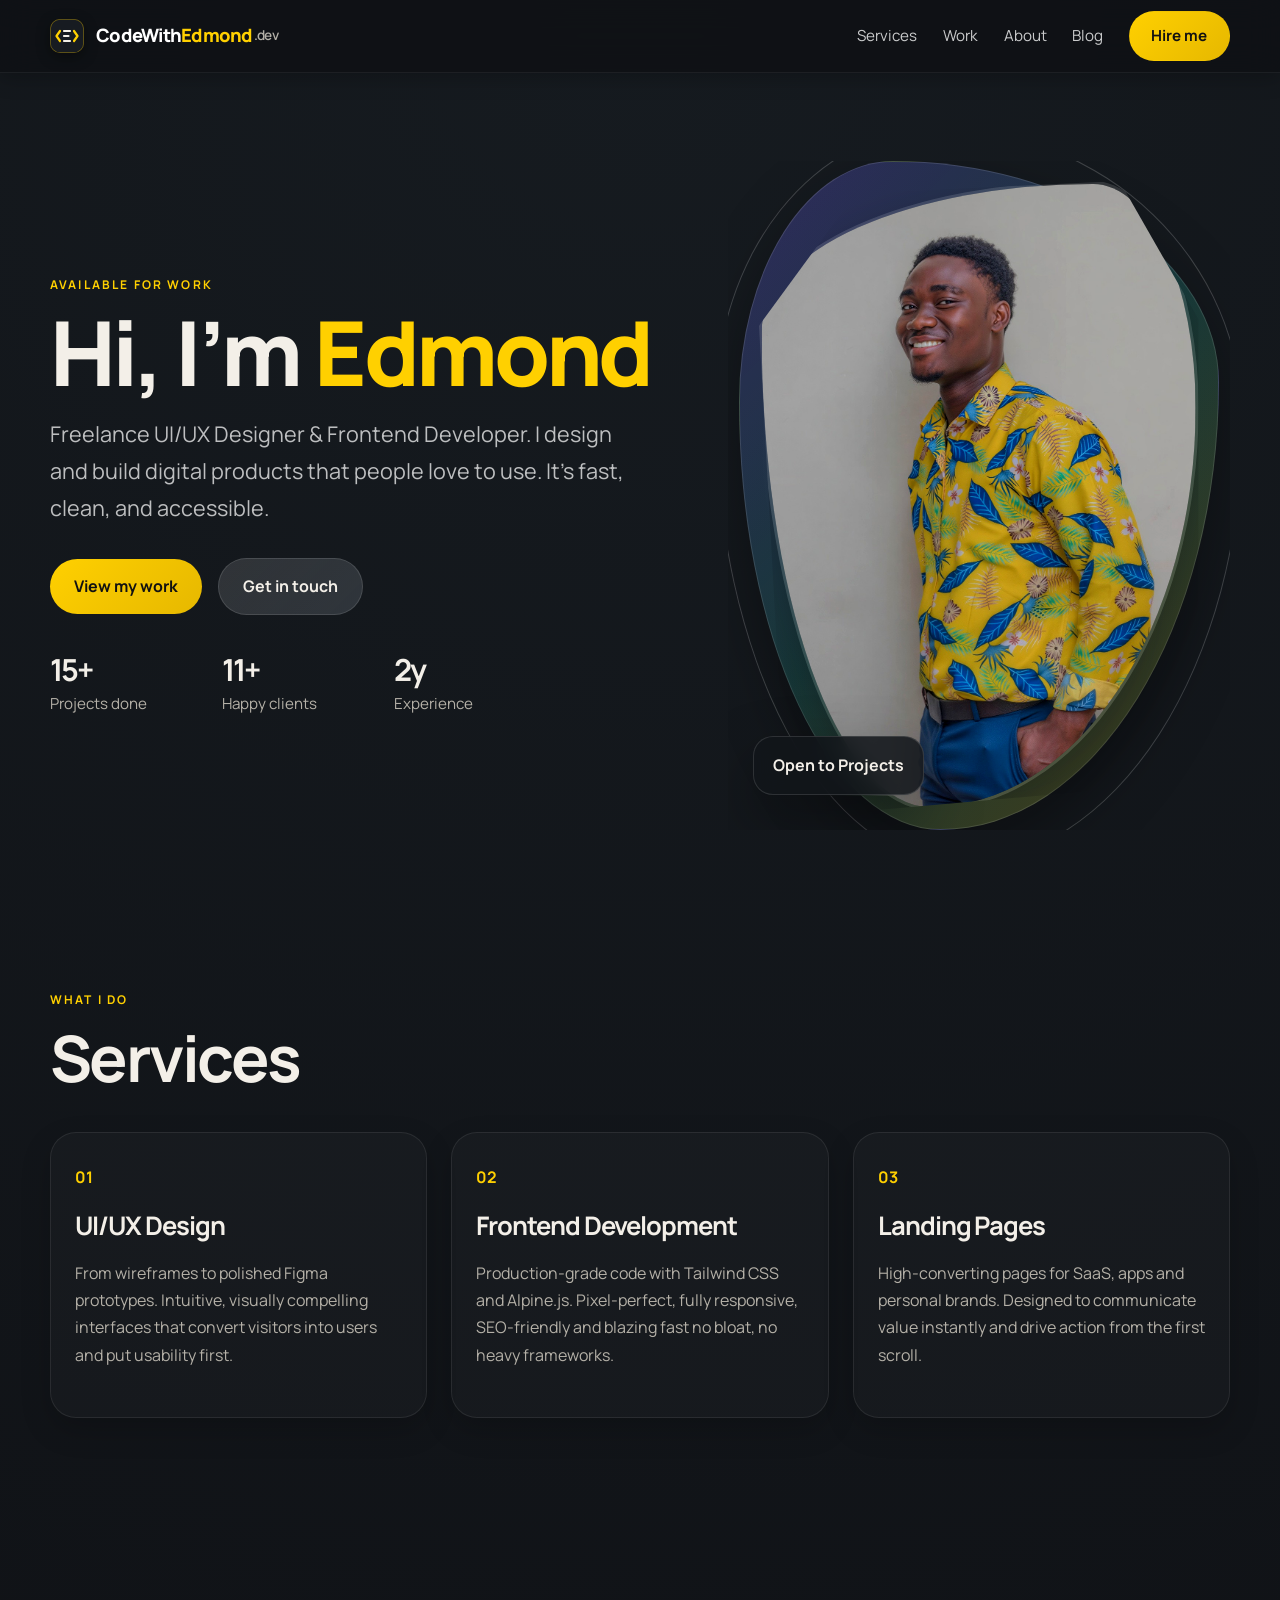
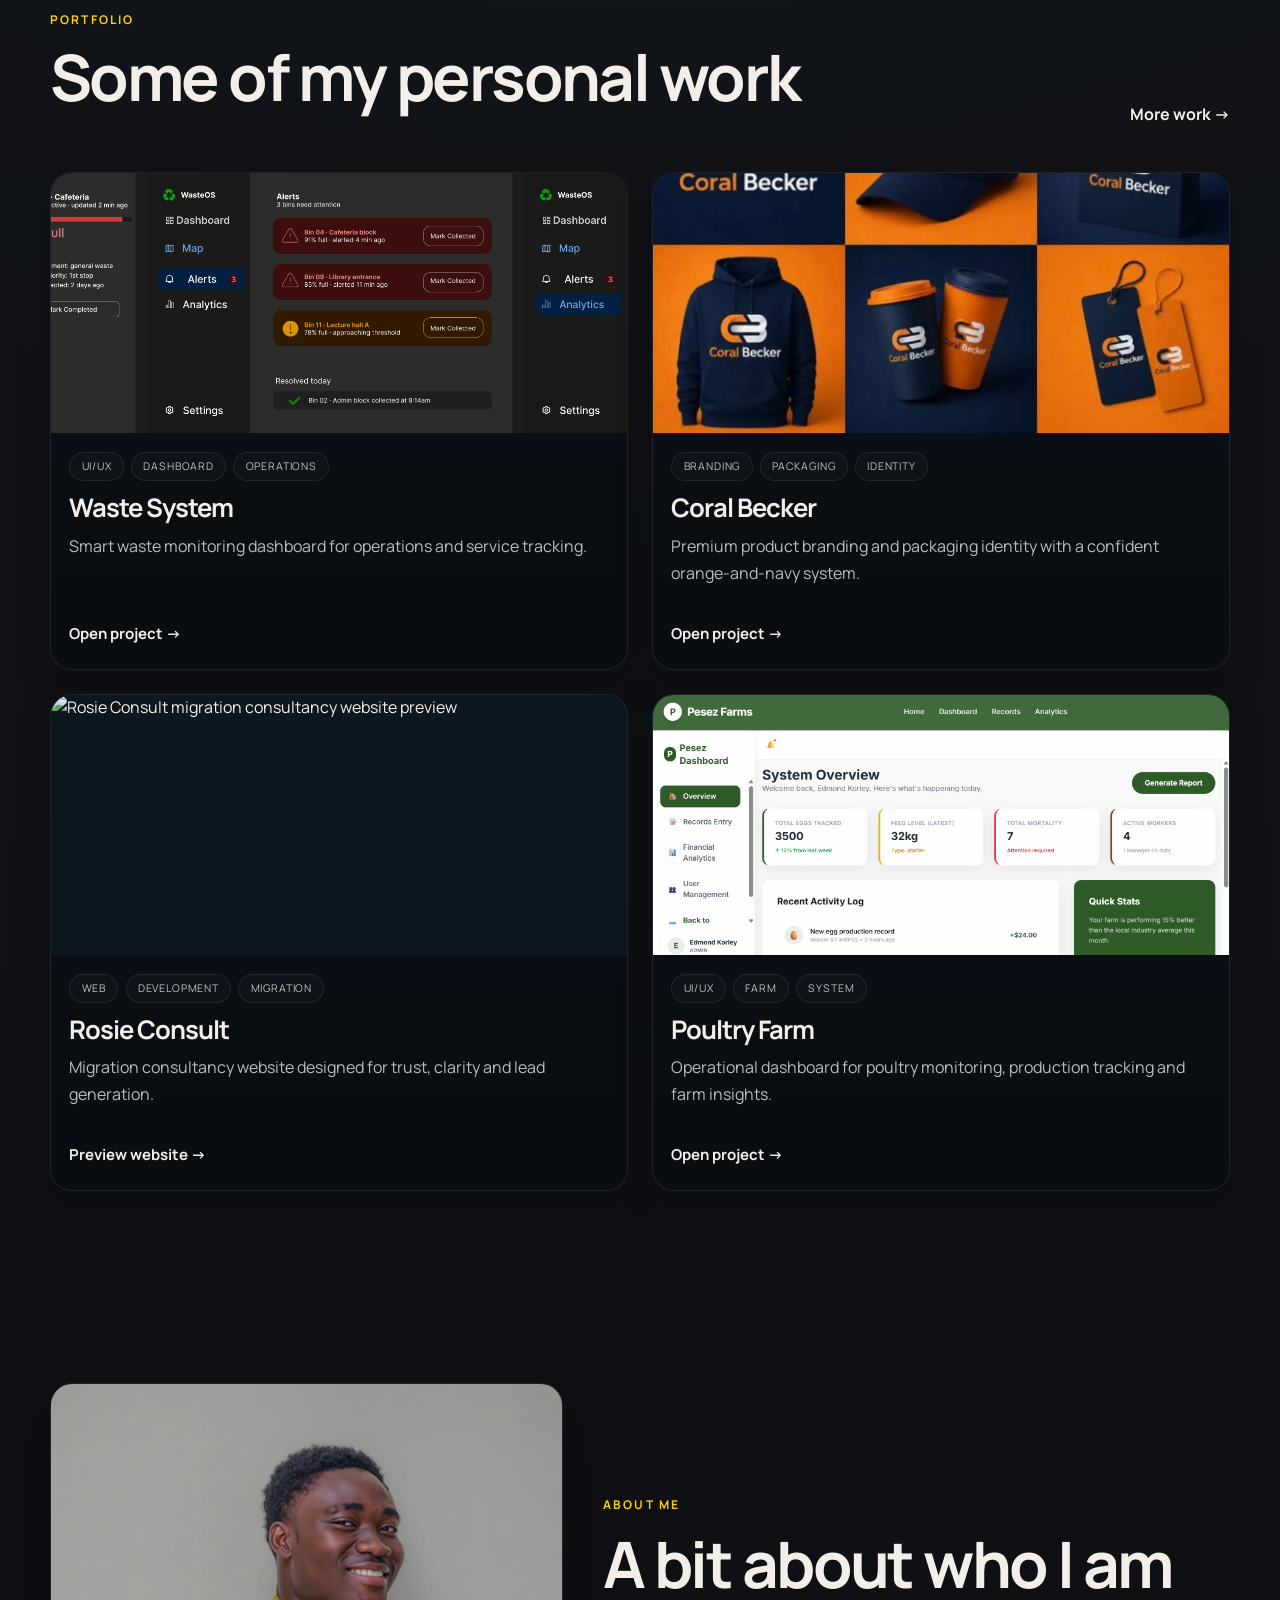
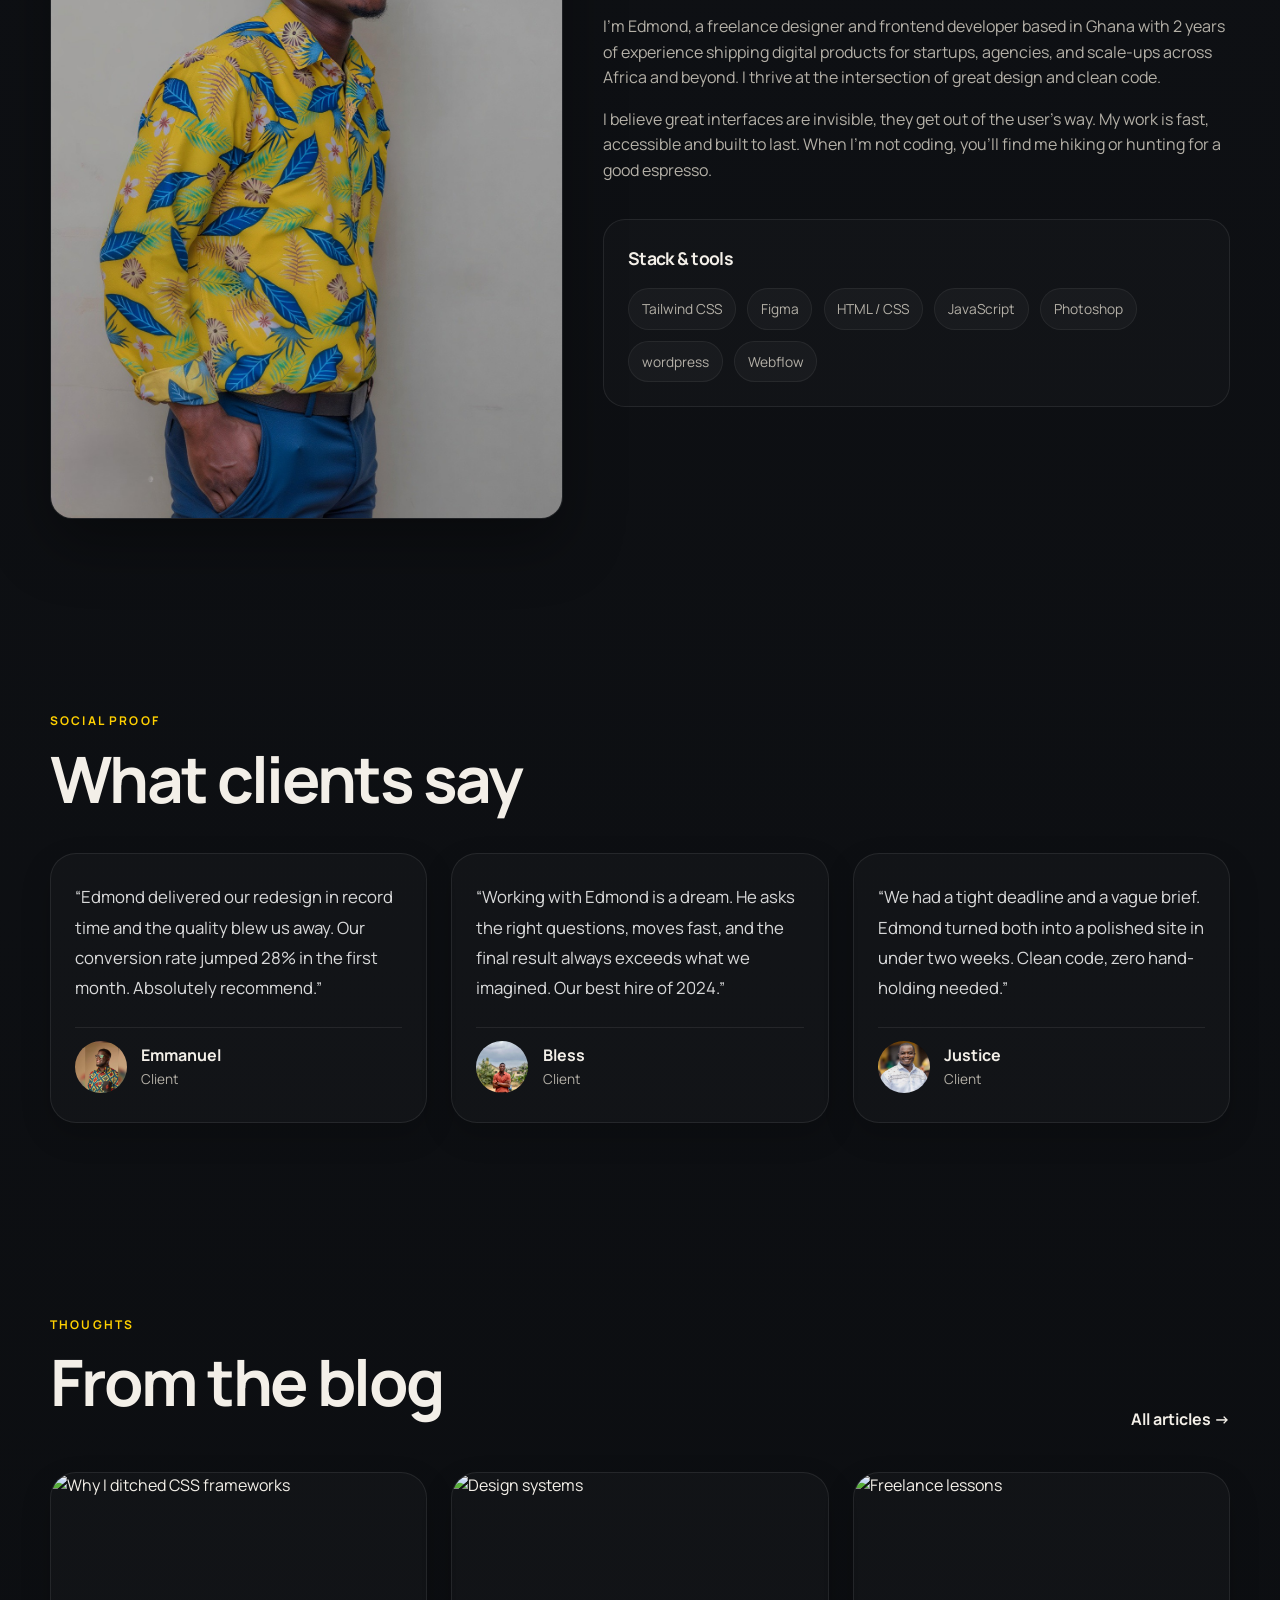
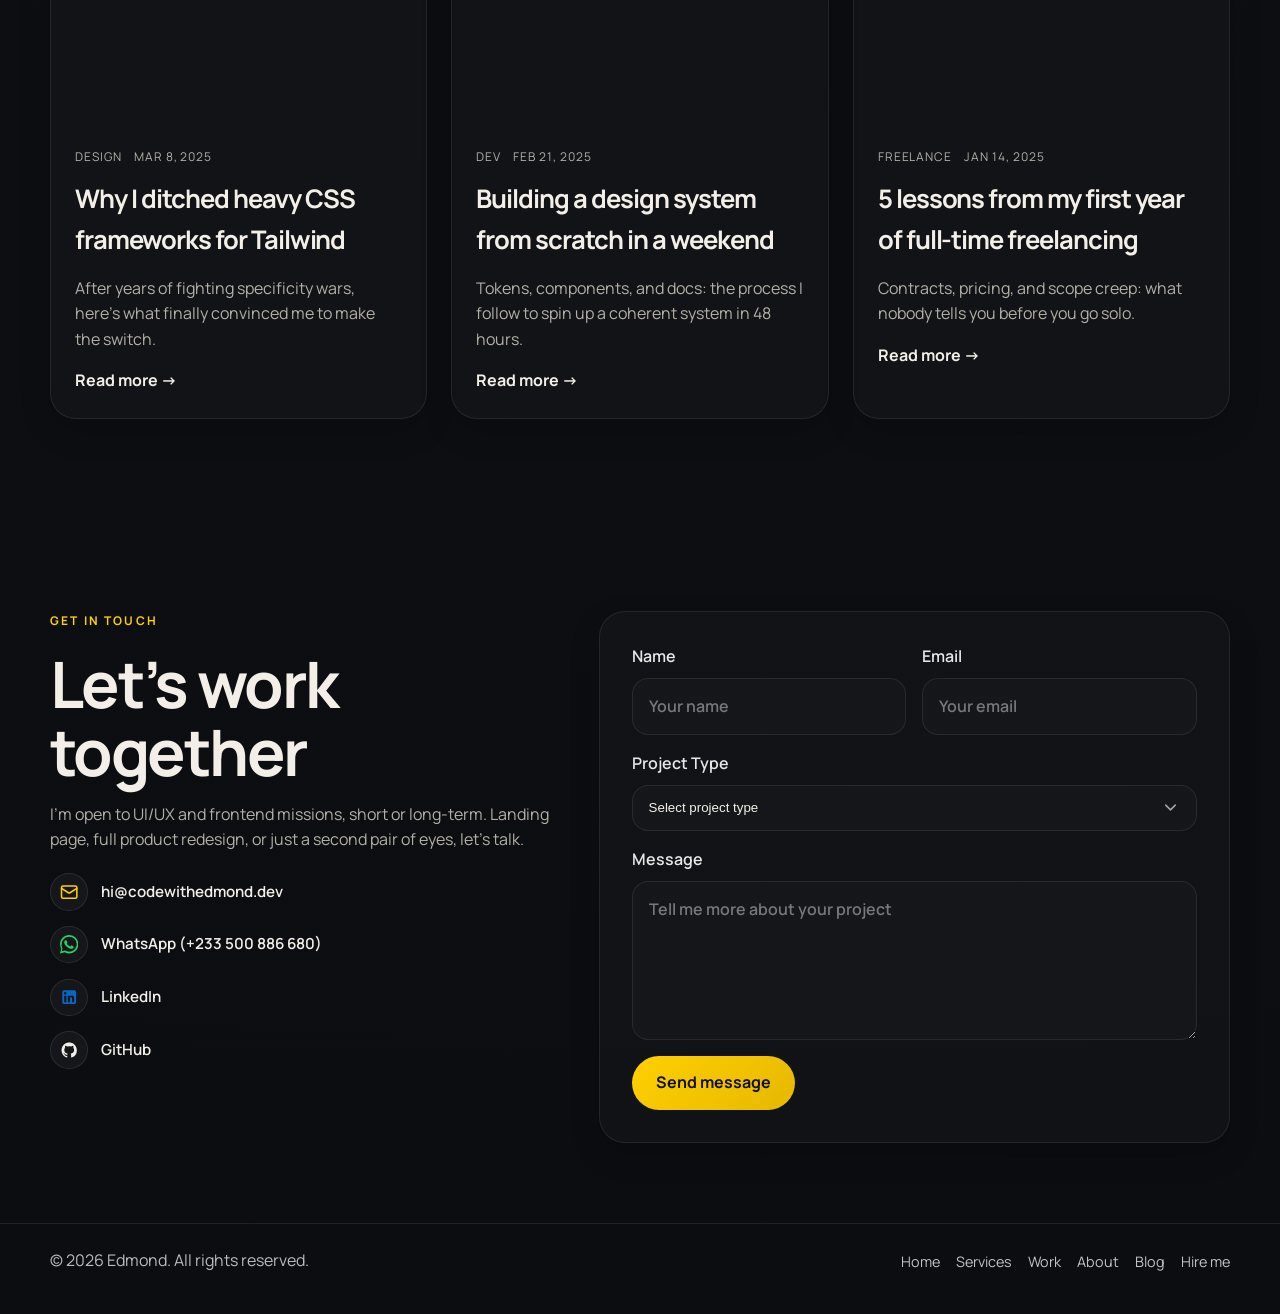
==== commit 16d2e332: "Add professional CodeWithEdmond brand logo, format contact links with icons and titles, update email" ====
--- a/index.html
+++ b/index.html
@@ -12,15 +12,26 @@
     <link
         href="https://fonts.googleapis.com/css2?family=Manrope:wght@400;500;600;700;800&family=Playfair+Display:wght@600;700&display=swap"
         rel="stylesheet" />
-    <link rel="stylesheet" href="style.css?v=3" />
+        <link rel="icon" type="image/svg+xml" href="data:image/svg+xml,%3Csvg xmlns='http://www.w3.org/2000/svg' viewBox='0 0 34 34'%3E%3Crect width='34' height='34' rx='10' fill='%23171b21' stroke='%23ffd000' stroke-width='1.5'/%3E%3Cpath d='M10 12L6.5 17L10 22' stroke='%23ffd000' stroke-width='2.2' stroke-linecap='round' stroke-linejoin='round'/%3E%3Cpath d='M24 12L27.5 17L24 22' stroke='%23ffd000' stroke-width='2.2' stroke-linecap='round' stroke-linejoin='round'/%3E%3Cpath d='M14 12H20M14 17H18.5M14 22H20' stroke='%23f3efe8' stroke-width='2.2' stroke-linecap='round' stroke-linejoin='round'/%3E%3C/svg%3E" />
+    <link rel="stylesheet" href="style.css?v=5" />
 </head>
 
 <body>
     <header class="site-header">
         <div class="container nav-wrap">
-            
-
-            <button class="nav-toggle" aria-label="Toggle navigation" aria-expanded="false">
+            <a href="#hero" class="brand-logo" aria-label="CodeWithEdmond Home">
+                <span class="logo-mark">
+                    <svg width="34" height="34" viewBox="0 0 34 34" fill="none" xmlns="http://www.w3.org/2000/svg">
+                        <rect width="34" height="34" rx="10" fill="#171b21" stroke="rgba(255, 208, 0, 0.4)" stroke-width="1.5"/>
+                        <path d="M10 12L6.5 17L10 22" stroke="#ffd000" stroke-width="2.2" stroke-linecap="round" stroke-linejoin="round"/>
+                        <path d="M24 12L27.5 17L24 22" stroke="#ffd000" stroke-width="2.2" stroke-linecap="round" stroke-linejoin="round"/>
+                        <path d="M14 12H20M14 17H18.5M14 22H20" stroke="#f3efe8" stroke-width="2.2" stroke-linecap="round" stroke-linejoin="round"/>
+                    </svg>
+                </span>
+                <span class="logo-text">CodeWith<span>Edmond</span><span class="logo-dot">.dev</span></span>
+            </a>
+
+<button class="nav-toggle" aria-label="Toggle navigation" aria-expanded="false">
                 <span></span>
                 <span></span>
                 <span></span>
@@ -348,7 +359,7 @@
                             </div>
                             <h3>Building a design system from scratch in a weekend</h3>
                             <p>
-                                Tokens, components, docs — the process I follow to spin up a coherent system in 48
+                                Tokens, components, and docs: the process I follow to spin up a coherent system in 48
                                 hours.
                             </p>
                             <a href="#contact" class="text-link">Read more →</a>
@@ -365,7 +376,7 @@
                             </div>
                             <h3>5 lessons from my first year of full-time freelancing</h3>
                             <p>
-                                Contracts, pricing, scope creep — the things nobody tells you before you go solo.
+                                Contracts, pricing, and scope creep: what nobody tells you before you go solo.
                             </p>
                             <a href="#contact" class="text-link">Read more →</a>
                         </div>
@@ -385,22 +396,47 @@
                     </p>
 
                     <ul class="contact-list">
-                        <li><a href="https://mail.google.com/mail/?view=cm&fs=1&to=edmondkorley5@gmail.com"
-                                target="_blank" rel="noreferrer">edmondkorley5@gmail.com</a></li>
-                        <li><a href="https://wa.me/233500886680" target="_blank" rel="noreferrer">
-                                <span class="contact-icon" aria-hidden="true">
-                                    <svg viewBox="0 0 24 24" aria-hidden="true" focusable="false">
-                                        <path
-                                            d="M20.52 3.48A11.86 11.86 0 0 0 12.02 0C5.46 0 .1 5.35.1 11.94c0 2.1.55 4.15 1.6 5.96L0 24l6.3-1.65A11.96 11.96 0 0 0 12.02 24c6.56 0 11.92-5.35 11.92-11.94 0-3.19-1.24-6.19-3.42-8.58Zm-8.5 18.4h-.04c-1.96-.03-3.89-.53-5.59-1.53l-.4-.24-3.74 1 .99-3.64-.26-.38A9.74 9.74 0 0 1 2.2 11.94C2.2 6.7 6.76 2.2 12.02 2.2a9.8 9.8 0 0 1 9.82 9.74c0 5.24-4.56 9.74-9.82 9.74Zm5.38-7.32c-.3-.15-1.77-.87-2.04-.97-.27-.1-.47-.15-.67.15-.2.3-.77.97-.95 1.17-.18.2-.35.22-.65.08-.3-.15-1.28-.47-2.45-1.5-.9-.8-1.52-1.8-1.7-2.1-.18-.3-.02-.46.13-.62l.18-.2c.18-.18.22-.3.3-.52.1-.2.05-.38-.02-.53-.08-.15-.67-1.62-.92-2.22-.24-.58-.5-.5-.68-.5h-.57c-.2 0-.52.07-.8.38-.28.3-1.06 1.04-1.06 2.53s1.08 2.93 1.23 3.14c.15.2 2.11 3.2 5.11 4.47.71.3 1.27.48 1.7.62.72.23 1.38.2 1.9.12.58-.09 1.77-.72 2.02-1.42.25-.7.25-1.3.18-1.42-.07-.12-.27-.2-.57-.35Z" />
+                        <li>
+                            <a href="mailto:hi@codewithedmond.dev">
+                                <span class="contact-icon contact-icon--email" aria-hidden="true">
+                                    <svg viewBox="0 0 24 24" fill="none" stroke="currentColor" stroke-width="2" stroke-linecap="round" stroke-linejoin="round">
+                                        <rect width="20" height="16" x="2" y="4" rx="2"></rect>
+                                        <path d="m22 7-8.97 5.7a1.94 1.94 0 0 1-2.06 0L2 7"></path>
                                     </svg>
                                 </span>
-                                +233 500 886 680
+                                <span>hi@codewithedmond.dev</span>
                             </a>
                         </li>
-                        <li><a href="https://www.linkedin.com/in/edmond-korley-730b3b293/?isSelfProfile=true"
-                                target="_blank" rel="noreferrer">linkedin.com/in/edmond-korley-730b3b293</a></li>
-                        <li><a href="https://github.com/edmondkorley" target="_blank"
-                                rel="noreferrer">github.com/edmondkorley</a></li>
+                        <li>
+                            <a href="https://wa.me/233500886680" target="_blank" rel="noreferrer">
+                                <span class="contact-icon contact-icon--whatsapp" aria-hidden="true">
+                                    <svg viewBox="0 0 24 24" fill="currentColor">
+                                        <path d="M20.52 3.48A11.86 11.86 0 0 0 12.02 0C5.46 0 .1 5.35.1 11.94c0 2.1.55 4.15 1.6 5.96L0 24l6.3-1.65A11.96 11.96 0 0 0 12.02 24c6.56 0 11.92-5.35 11.92-11.94 0-3.19-1.24-6.19-3.42-8.58Zm-8.5 18.4h-.04c-1.96-.03-3.89-.53-5.59-1.53l-.4-.24-3.74 1 .99-3.64-.26-.38A9.74 9.74 0 0 1 2.2 11.94C2.2 6.7 6.76 2.2 12.02 2.2a9.8 9.8 0 0 1 9.82 9.74c0 5.24-4.56 9.74-9.82 9.74Zm5.38-7.32c-.3-.15-1.77-.87-2.04-.97-.27-.1-.47-.15-.67.15-.2.3-.77.97-.95 1.17-.18.2-.35.22-.65.08-.3-.15-1.28-.47-2.45-1.5-.9-.8-1.52-1.8-1.7-2.1-.18-.3-.02-.46.13-.62l.18-.2c.18-.18.22-.3.3-.52.1-.2.05-.38-.02-.53-.08-.15-.67-1.62-.92-2.22-.24-.58-.5-.5-.68-.5h-.57c-.2 0-.52.07-.8.38-.28.3-1.06 1.04-1.06 2.53s1.08 2.93 1.23 3.14c.15.2 2.11 3.2 5.11 4.47.71.3 1.27.48 1.7.62.72.23 1.38.2 1.9.12.58-.09 1.77-.72 2.02-1.42.25-.7.25-1.3.18-1.42-.07-.12-.27-.2-.57-.35Z"/>
+                                    </svg>
+                                </span>
+                                <span>WhatsApp (+233 500 886 680)</span>
+                            </a>
+                        </li>
+                        <li>
+                            <a href="https://www.linkedin.com/in/edmond-korley-730b3b293/?isSelfProfile=true" target="_blank" rel="noreferrer">
+                                <span class="contact-icon contact-icon--linkedin" aria-hidden="true">
+                                    <svg viewBox="0 0 24 24" fill="currentColor">
+                                        <path d="M19 3a2 2 0 0 1 2 2v14a2 2 0 0 1-2 2H5a2 2 0 0 1-2-2V5a2 2 0 0 1 2-2h14m-.5 15.5v-5.3a3.26 3.26 0 0 0-3.26-3.26c-.85 0-1.84.52-2.28 1.3v-1.11h-2.79v8.37h2.79v-4.93c0-.77.62-1.4 1.39-1.4a1.4 1.4 0 0 1 1.4 1.4v4.93h2.75M6.88 8.56a1.68 1.68 0 0 0 1.68-1.68c0-.93-.75-1.69-1.68-1.69a1.69 1.69 0 0 0-1.69 1.69c0 .93.76 1.68 1.69 1.68m1.39 9.94v-8.37H5.5v8.37h2.77z"/>
+                                    </svg>
+                                </span>
+                                <span>LinkedIn</span>
+                            </a>
+                        </li>
+                        <li>
+                            <a href="https://github.com/edmondkorley" target="_blank" rel="noreferrer">
+                                <span class="contact-icon contact-icon--github" aria-hidden="true">
+                                    <svg viewBox="0 0 24 24" fill="currentColor">
+                                        <path fill-rule="evenodd" clip-rule="evenodd" d="M12 2C6.477 2 2 6.484 2 12.017c0 4.425 2.865 8.18 6.839 9.504.5.092.682-.217.682-.483 0-.237-.008-.868-.013-1.703-2.782.605-3.369-1.343-3.369-1.343-.454-1.158-1.11-1.466-1.11-1.466-.908-.62.069-.608.069-.608 1.003.07 1.53 1.032 1.53 1.032.892 1.53 2.341 1.088 2.91.832.092-.647.35-1.088.636-1.338-2.22-.253-4.555-1.113-4.555-4.951 0-1.093.39-1.988 1.029-2.688-.103-.253-.446-1.272.098-2.65 0 0 .84-.27 2.75 1.026A9.564 9.564 0 0112 6.844c.85.004 1.705.115 2.504.337 1.909-1.296 2.747-1.027 2.747-1.027.546 1.379.202 2.398.1 2.651.64.7 1.028 1.595 1.028 2.688 0 3.848-2.339 4.695-4.566 4.943.359.309.678.92.678 1.855 0 1.338-.012 2.419-.012 2.747 0 .268.18.58.688.482A10.019 10.019 0 0022 12.017C22 6.484 17.522 2 12 2z"/>
+                                    </svg>
+                                </span>
+                                <span>GitHub</span>
+                            </a>
+                        </li>
                     </ul>
                 </div>
 
@@ -433,6 +469,8 @@
                         <span>Message</span>
                         <textarea name="message" rows="5" placeholder="Tell me more about your project"></textarea>
                     </label>
+
+                    <div class="form-status" id="formStatus" role="status" aria-live="polite"></div>
 
                     <button type="submit" class="button primary">Send message</button>
                 </form>
@@ -487,19 +525,8 @@
         </div>
     </div>
 
-    <script src="script.js?v=3"></script>
-    <div class="success-popup-overlay" id="successPopup" aria-hidden="true">
-        <div class="success-popup-card">
-            <div class="success-popup-icon">
-                <svg viewBox="0 0 24 24" fill="none" stroke="currentColor" stroke-width="2.5" stroke-linecap="round" stroke-linejoin="round">
-                    <polyline points="20 6 9 17 4 12"></polyline>
-                </svg>
-            </div>
-            <h3>Message Sent Successfully!</h3>
-            <p>Thank you for reaching out. Your message has been sent to Edmond and you will receive a response shortly.</p>
-            <button type="button" class="button primary success-popup-btn" id="closeSuccessPopup">Awesome</button>
-        </div>
-    </div>
+    <script src="script.js?v=5"></script>
+    
 </body>
 
 </html>
--- a/style.css
+++ b/style.css
@@ -112,8 +112,8 @@
     display: flex;
     align-items: center;
     justify-content: space-between;
-    min-height: 78px;
-    gap: 1rem;
+    min-height: 72px;
+    gap: 1.25rem;
 }
 
 .brand {
@@ -729,33 +729,62 @@
     padding: 0;
     margin: 0;
     display: grid;
-    gap: 0.8rem;
+    gap: 0.95rem;
 }
 
 .contact-list a {
     display: inline-flex;
     align-items: center;
-    gap: 0.7rem;
+    gap: 0.85rem;
     color: var(--text);
     font-weight: 600;
+    font-size: 0.95rem;
+    transition: color 0.2s ease, transform 0.2s ease;
+}
+
+.contact-list a:hover {
+    color: #fff;
+    transform: translateX(3px);
 }
 
 .contact-icon {
     display: inline-flex;
     align-items: center;
     justify-content: center;
-    width: 2rem;
-    height: 2rem;
+    width: 2.35rem;
+    height: 2.35rem;
     border-radius: 50%;
-    background: rgba(37, 211, 102, 0.12);
-    border: 1px solid rgba(37, 211, 102, 0.28);
+    background: rgba(255, 255, 255, 0.04);
+    border: 1px solid rgba(255, 255, 255, 0.09);
     flex-shrink: 0;
+    transition: background 0.2s ease, border-color 0.2s ease, transform 0.2s ease, box-shadow 0.2s ease;
 }
 
 .contact-icon svg {
-    width: 1rem;
-    height: 1rem;
-    fill: #25d366;
+    width: 1.15rem;
+    height: 1.15rem;
+}
+
+.contact-icon--email {
+    color: var(--accent);
+}
+
+.contact-icon--whatsapp {
+    color: #25d366;
+}
+
+.contact-icon--linkedin {
+    color: #0a66c2;
+}
+
+.contact-icon--github {
+    color: #f3efe8;
+}
+
+.contact-list a:hover .contact-icon {
+    background: rgba(255, 255, 255, 0.09);
+    border-color: var(--accent);
+    box-shadow: 0 4px 14px rgba(0, 0, 0, 0.35);
 }
 
 .contact-form {
@@ -1527,3 +1556,90 @@
     border: none;
     font-weight: 700;
 }
+
+
+.form-status {
+    display: none;
+    align-items: center;
+    gap: 0.75rem;
+    padding: 0.9rem 1.15rem;
+    border-radius: 14px;
+    font-size: 0.95rem;
+    font-weight: 600;
+    margin-bottom: 1.25rem;
+    line-height: 1.5;
+    animation: fadeInStatus 0.3s ease;
+}
+
+.form-status.is-visible {
+    display: flex;
+}
+
+.form-status.success {
+    background: rgba(37, 211, 102, 0.12);
+    border: 1px solid rgba(37, 211, 102, 0.35);
+    color: #4ade80;
+}
+
+.form-status svg {
+    flex-shrink: 0;
+    width: 22px;
+    height: 22px;
+}
+
+@keyframes fadeInStatus {
+    from {
+        opacity: 0;
+        transform: translateY(-6px);
+    }
+    to {
+        opacity: 1;
+        transform: translateY(0);
+    }
+}
+
+
+.brand-logo {
+    display: inline-flex;
+    align-items: center;
+    gap: 0.75rem;
+    text-decoration: none;
+    transition: opacity 0.2s ease, transform 0.2s ease;
+}
+
+.brand-logo:hover {
+    transform: translateY(-1px);
+}
+
+.logo-mark {
+    display: inline-flex;
+    align-items: center;
+    justify-content: center;
+    flex-shrink: 0;
+}
+
+.logo-mark svg {
+    display: block;
+    box-shadow: 0 4px 14px rgba(0, 0, 0, 0.4);
+    border-radius: 10px;
+}
+
+.logo-text {
+    font-size: 1.15rem;
+    font-weight: 800;
+    color: #fff;
+    letter-spacing: -0.04em;
+    display: inline-flex;
+    align-items: center;
+}
+
+.logo-text span {
+    color: var(--accent);
+}
+
+.logo-text .logo-dot {
+    color: var(--muted);
+    font-size: 0.85rem;
+    font-weight: 600;
+    margin-left: 1px;
+}
